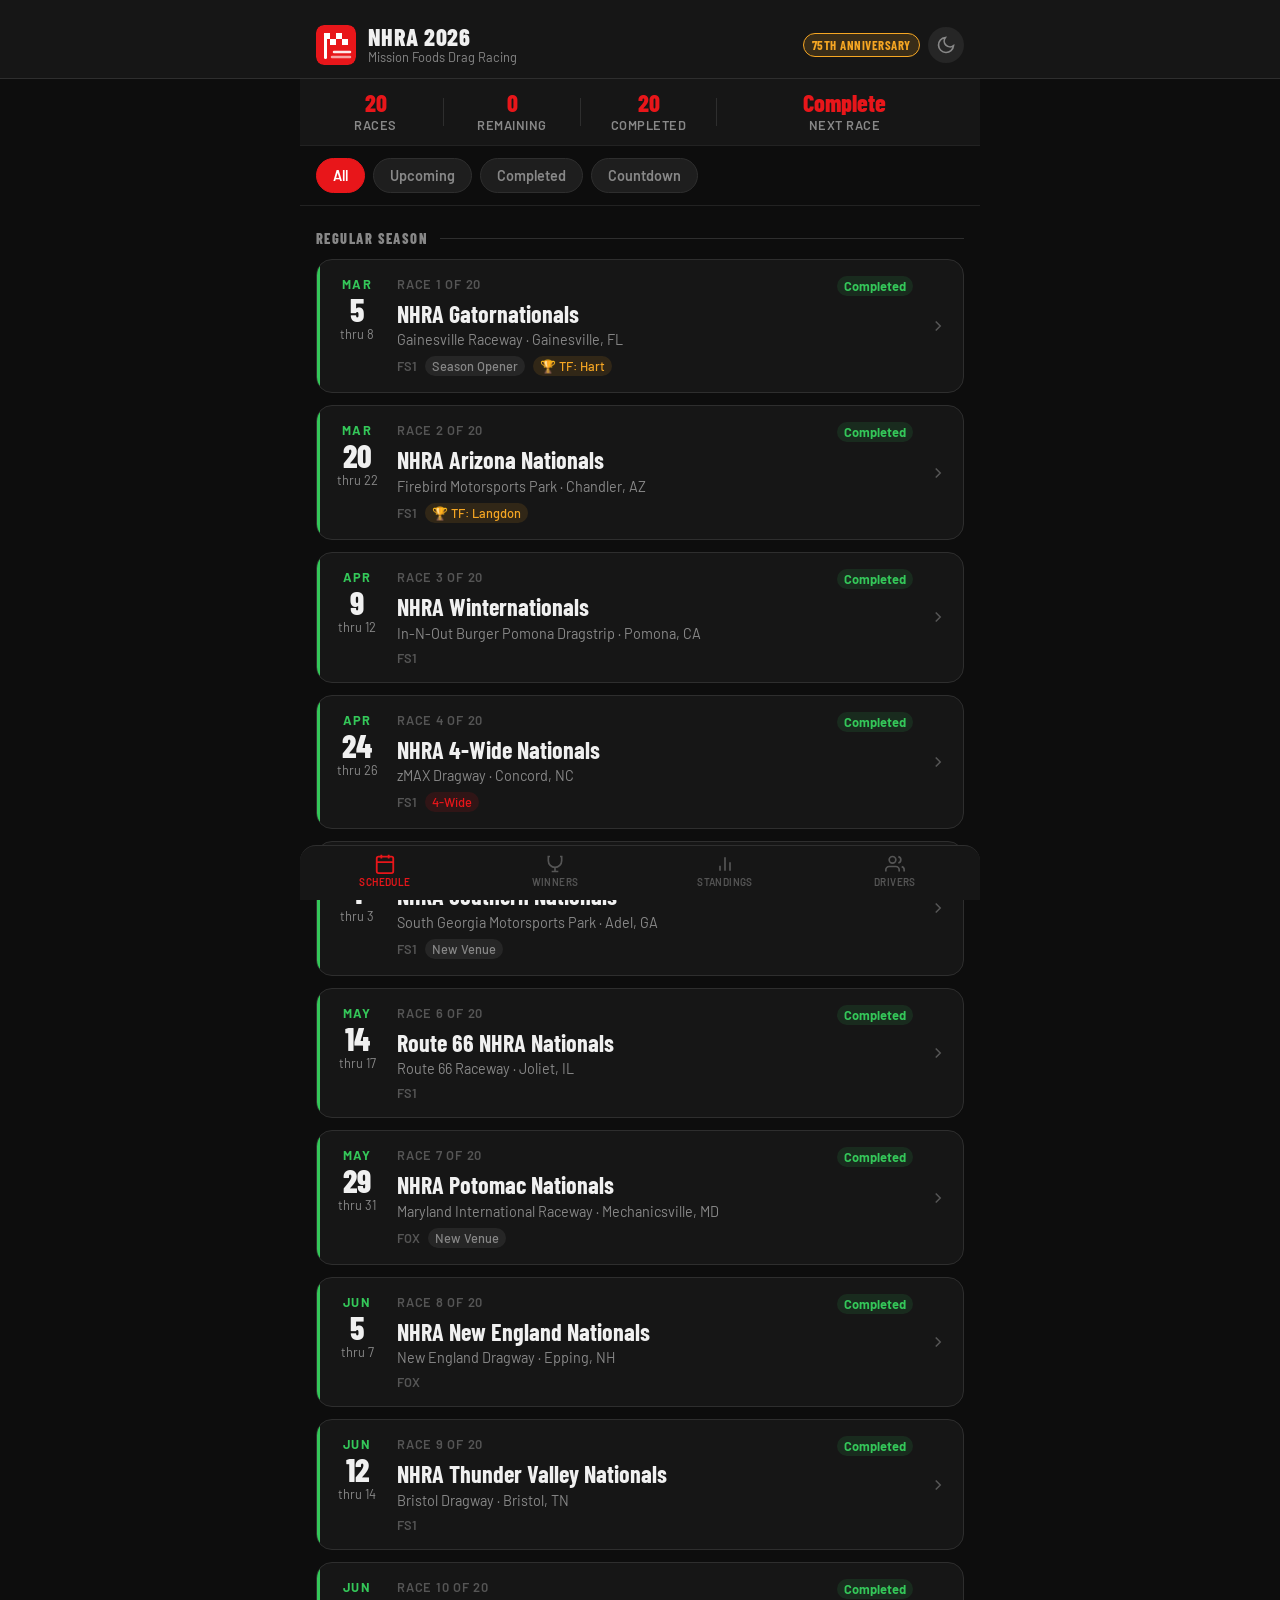
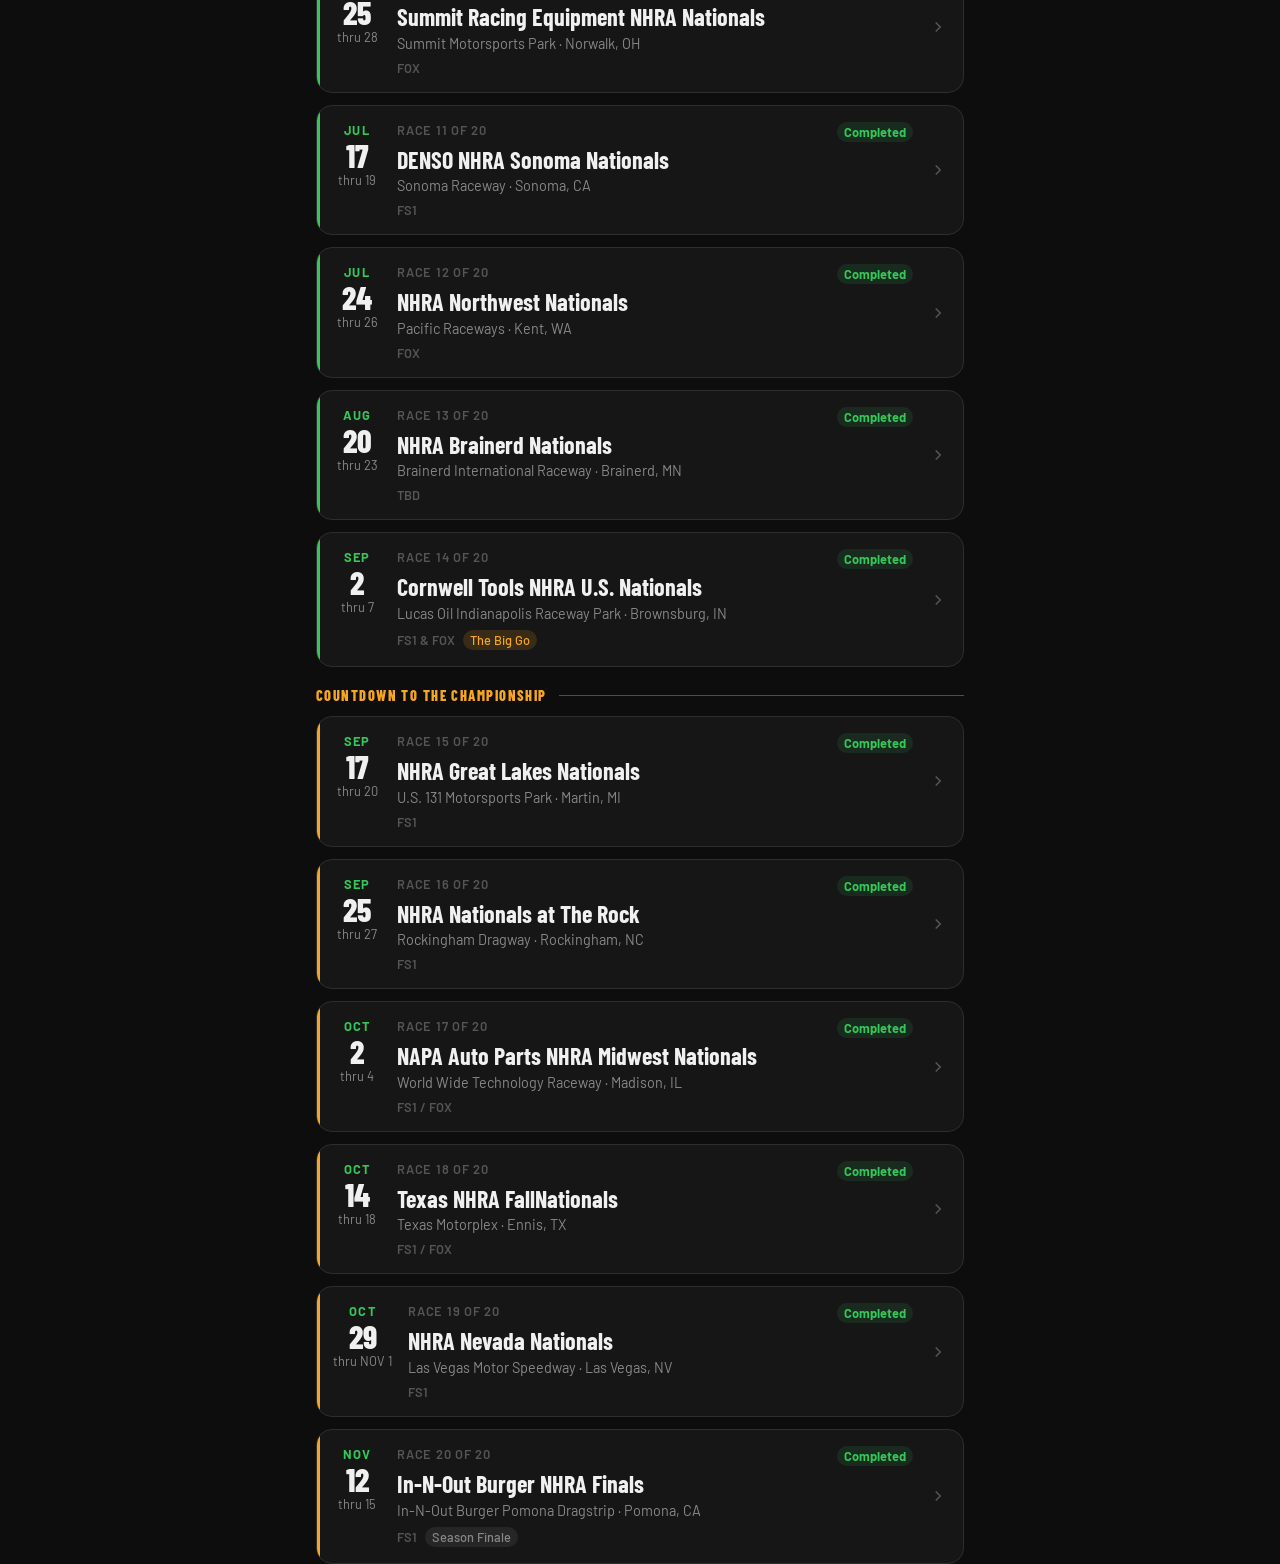
==== index.html @ 0453ccce "Accordion entry list, HD photos in modal + Drivers tab" ====
<!DOCTYPE html>
<html lang="en" data-theme="dark">
<head>
  <meta charset="UTF-8">
  <meta name="viewport" content="width=device-width, initial-scale=1.0, viewport-fit=cover">
  <meta name="mobile-web-app-capable" content="yes">
  <meta name="apple-mobile-web-app-capable" content="yes">
  <meta name="apple-mobile-web-app-status-bar-style" content="black-translucent">
  <meta name="apple-mobile-web-app-title" content="NHRA 2026">
  <meta name="theme-color" content="#0d0d0d">
  <meta name="description" content="2026 NHRA Mission Foods Drag Racing Series — Schedule, results, standings, entry lists.">
  <title>NHRA 2026</title>
  <link rel="manifest" href="manifest.json">
  <link rel="apple-touch-icon" href="icons/icon-192.png">
  <link rel="apple-touch-icon" sizes="180x180" href="icons/icon-180.png">
  <link rel="icon" type="image/svg+xml" href="icons/favicon.svg">
  <link rel="preconnect" href="https://fonts.googleapis.com">
  <link rel="preconnect" href="https://fonts.gstatic.com" crossorigin>
  <link href="https://fonts.googleapis.com/css2?family=Barlow+Condensed:wght@600;700;800&family=Barlow:wght@300;400;500;600&display=swap" rel="stylesheet">
  <link rel="stylesheet" href="style.css">
</head>
<body>

  <!-- HEADER -->
  <header class="site-header">
    <div class="header-inner">
      <div class="logo-wrap">
        <svg class="logo-icon" viewBox="0 0 40 40" fill="none" aria-hidden="true">
          <rect width="40" height="40" rx="8" fill="#E8161A"/>
          <rect x="8"  y="8"  width="6" height="6" fill="#fff"/>
          <rect x="14" y="8"  width="6" height="6" fill="#E8161A"/>
          <rect x="20" y="8"  width="6" height="6" fill="#fff"/>
          <rect x="26" y="8"  width="6" height="6" fill="#E8161A"/>
          <rect x="8"  y="14" width="6" height="6" fill="#E8161A"/>
          <rect x="14" y="14" width="6" height="6" fill="#fff"/>
          <rect x="20" y="14" width="6" height="6" fill="#E8161A"/>
          <rect x="26" y="14" width="6" height="6" fill="#fff"/>
          <rect x="8" y="8" width="3" height="26" rx="1.5" fill="#fff"/>
          <path d="M18 27 L34 27" stroke="#fff" stroke-width="2.5" stroke-linecap="round" opacity="0.9"/>
          <path d="M16 32 L34 32" stroke="#fff" stroke-width="2.5" stroke-linecap="round" opacity="0.6"/>
        </svg>
        <div>
          <div class="logo-title">NHRA 2026</div>
          <div class="logo-sub">Mission Foods Drag Racing</div>
        </div>
      </div>
      <div class="header-right">
        <span class="badge-anni">75th Anniversary</span>
        <button class="btn-icon" data-theme-toggle aria-label="Toggle theme">
          <svg id="theme-icon" width="20" height="20" viewBox="0 0 24 24" fill="none" stroke="currentColor" stroke-width="2">
            <path d="M21 12.79A9 9 0 1 1 11.21 3 7 7 0 0 0 21 12.79z"/>
          </svg>
        </button>
      </div>
    </div>
  </header>

  <!-- STATS BAR -->
  <div class="stats-bar">
    <div class="stat-item">
      <span class="stat-val">20</span>
      <span class="stat-lbl">Races</span>
    </div>
    <div class="stat-divider"></div>
    <div class="stat-item">
      <span class="stat-val" id="stat-remaining">—</span>
      <span class="stat-lbl">Remaining</span>
    </div>
    <div class="stat-divider"></div>
    <div class="stat-item">
      <span class="stat-val" id="stat-completed">—</span>
      <span class="stat-lbl">Completed</span>
    </div>
    <div class="stat-divider"></div>
    <div class="stat-item next-race-stat">
      <span class="stat-val" id="stat-next">—</span>
      <span class="stat-lbl">Next Race</span>
    </div>
  </div>

  <!-- ── COUNTDOWN TIMER ── -->
  <div class="countdown-bar" id="countdown-bar">
    <div class="countdown-inner">
      <div class="countdown-label" id="countdown-label">Next Race</div>
      <div class="countdown-race-name" id="countdown-race-name">—</div>
      <div class="countdown-units">
        <div class="countdown-unit">
          <span class="cdu-val" id="cd-days">--</span>
          <span class="cdu-label">Days</span>
        </div>
        <div class="cdu-sep">:</div>
        <div class="countdown-unit">
          <span class="cdu-val" id="cd-hours">--</span>
          <span class="cdu-label">Hrs</span>
        </div>
        <div class="cdu-sep">:</div>
        <div class="countdown-unit">
          <span class="cdu-val" id="cd-mins">--</span>
          <span class="cdu-label">Min</span>
        </div>
        <div class="cdu-sep">:</div>
        <div class="countdown-unit">
          <span class="cdu-val" id="cd-secs">--</span>
          <span class="cdu-label">Sec</span>
        </div>
      </div>
    </div>
  </div>

  <!-- ══ SCHEDULE VIEW ══ -->
  <div id="view-schedule" class="view active-view">
    <div class="filter-bar">
      <button class="filter-btn active" data-filter="all">All</button>
      <button class="filter-btn" data-filter="upcoming">Upcoming</button>
      <button class="filter-btn" data-filter="completed">Completed</button>
      <button class="filter-btn" data-filter="countdown">Countdown</button>
    </div>
    <main class="schedule-wrap" id="schedule-list" role="list"></main>
  </div>

  <!-- ══ WINNERS CIRCLE VIEW ══ -->
  <div id="view-winners" class="view" hidden>
    <div class="view-header">
      <h2 class="view-title">🏆 Winners Circle</h2>
      <p class="view-sub">2026 Season · Race-by-Race Results</p>
    </div>
    <div class="wc-wrap" id="winners-list"></div>
  </div>

  <!-- ══ STANDINGS VIEW ══ -->
  <div id="view-standings" class="view" hidden>
    <div class="view-header">
      <h2 class="view-title">Points Standings</h2>
      <p class="view-sub" id="standings-subtitle">After Race 2 of 20 · Arizona Nationals</p>
    </div>
    <div class="class-tabs">
      <button class="class-tab active" data-class="tf">Top Fuel</button>
      <button class="class-tab" data-class="fc">Funny Car</button>
      <button class="class-tab" data-class="ps">Pro Stock</button>
      <button class="class-tab" data-class="psm">Pro Stock Moto</button>
    </div>
    <div class="standings-wrap" id="standings-list"></div>
  </div>

  <!-- ══ ENTRY LIST VIEW ══ -->
  <div id="view-entries" class="view" hidden>
    <div class="view-header entry-header-row">
      <div>
        <h2 class="view-title">Drivers</h2>
        <p class="view-sub" id="entry-subtitle">2026 Pro Competitors</p>
      </div>
      <div class="refresh-wrap">
        <div class="refresh-status" id="refresh-status">
          <span class="refresh-dot" id="refresh-dot"></span>
          <span id="refresh-label">Live</span>
        </div>
        <button class="btn-refresh" id="btn-refresh" aria-label="Refresh entry list">
          <svg id="refresh-icon" width="16" height="16" viewBox="0 0 24 24" fill="none" stroke="currentColor" stroke-width="2.5">
            <path d="M23 4v6h-6"/><path d="M1 20v-6h6"/>
            <path d="M3.51 9a9 9 0 0 1 14.85-3.36L23 10M1 14l4.64 4.36A9 9 0 0 0 20.49 15"/>
          </svg>
        </button>
      </div>
    </div>
    <div class="entry-class-tabs">
      <button class="entry-tab active" data-eclass="tf">Top Fuel</button>
      <button class="entry-tab" data-eclass="fc">Funny Car</button>
      <button class="entry-tab" data-eclass="ps">Pro Stock</button>
      <button class="entry-tab" data-eclass="psm">Pro Stock Moto</button>
    </div>
    <div class="entry-wrap" id="entry-list"></div>
    <div class="data-note" id="entry-source-note">
      Data sourced from <a href="https://www.nhra.com/drivers" target="_blank" rel="noopener">NHRA.com</a> · Refreshes on open
    </div>
  </div>

  <!-- BOTTOM NAV -->
  <nav class="bottom-nav" role="navigation" aria-label="Main navigation">
    <button class="nav-btn active" data-view="schedule" aria-label="Schedule">
      <svg width="20" height="20" viewBox="0 0 24 24" fill="none" stroke="currentColor" stroke-width="2">
        <rect x="3" y="4" width="18" height="18" rx="2"/><path d="M16 2v4M8 2v4M3 10h18"/>
      </svg>
      <span>Schedule</span>
    </button>
    <button class="nav-btn" data-view="winners" aria-label="Winners">
      <svg width="20" height="20" viewBox="0 0 24 24" fill="none" stroke="currentColor" stroke-width="2">
        <path d="M8 21h8M12 17v4M6 3H4v5a8 8 0 0 0 16 0V3h-2"/>
      </svg>
      <span>Winners</span>
    </button>
    <button class="nav-btn" data-view="standings" aria-label="Standings">
      <svg width="20" height="20" viewBox="0 0 24 24" fill="none" stroke="currentColor" stroke-width="2">
        <path d="M18 20V10M12 20V4M6 20v-6"/>
      </svg>
      <span>Standings</span>
    </button>
    <button class="nav-btn" data-view="entries" aria-label="Drivers">
      <svg width="20" height="20" viewBox="0 0 24 24" fill="none" stroke="currentColor" stroke-width="2">
        <path d="M17 21v-2a4 4 0 0 0-4-4H5a4 4 0 0 0-4 4v2"/>
        <circle cx="9" cy="7" r="4"/>
        <path d="M23 21v-2a4 4 0 0 0-3-3.87M16 3.13a4 4 0 0 1 0 7.75"/>
      </svg>
      <span>Drivers</span>
    </button>
  </nav>

  <!-- INSTALL BANNER -->
  <div class="install-banner" id="install-banner" hidden>
    <div class="install-text">
      <strong>Add to Home Screen</strong>
      <span>Install the NHRA app for quick access</span>
    </div>
    <button class="install-btn" id="install-btn">Install</button>
    <button class="install-dismiss" id="install-dismiss" aria-label="Dismiss">✕</button>
  </div>

  <!-- RACE DETAIL MODAL -->
  <div class="modal-backdrop" id="modal-backdrop" hidden aria-hidden="true"></div>
  <div class="modal-sheet" id="modal-sheet" role="dialog" aria-modal="true" aria-labelledby="modal-title" hidden>
    <div class="modal-handle"></div>
    <div class="modal-scroll">
      <div class="modal-hero">
        <button class="modal-close" id="modal-close" aria-label="Close">
          <svg width="18" height="18" viewBox="0 0 24 24" fill="none" stroke="currentColor" stroke-width="2.5"><path d="M18 6 6 18M6 6l12 12"/></svg>
        </button>
        <div class="modal-event-num" id="modal-event-num"></div>
        <h2 class="modal-title" id="modal-title"></h2>
        <div class="modal-location" id="modal-location"></div>
        <div class="modal-meta-row">
          <span class="meta-chip dates-chip" id="modal-dates"></span>
          <span class="meta-chip tv-chip" id="modal-tv"></span>
        </div>
      </div>
      <div class="modal-body">
        <div class="section-block" id="modal-winners-section" hidden>
          <h3 class="section-label">🏆 Race Winners</h3>
          <div id="modal-winners-grid"></div>
        </div>
        <div class="section-block" id="modal-entry-section" hidden>
          <h3 class="section-label">Entry List <span class="tz-badge" id="modal-entry-badge"></span></h3>
          <div id="modal-entry-accordion"></div>
        </div>
        <div class="section-block">
          <h3 class="section-label">Pro Classes</h3>
          <div class="classes-row" id="modal-classes"></div>
        </div>
        <div class="section-block">
          <h3 class="section-label">Weekend Itinerary <span class="tz-badge">All times ET</span></h3>
          <div id="itinerary-content"></div>
        </div>
        <a class="btn-tickets" id="modal-tickets" href="https://www.nhra.com/schedule/2026" target="_blank" rel="noopener noreferrer">
          🎟 Buy Tickets at NHRA.com
        </a>
      </div>
    </div>
  </div>

  <script src="app.js"></script>
</body>
</html>
---- style.css ----
/* ─────────────────────────────────────────────
   NHRA 2026 — PWA Stylesheet
   Art direction: motorsport dark, red + white
   ───────────────────────────────────────────── */

/* ── TOKENS ── */
:root {
  --font-display: 'Barlow Condensed', 'Arial Narrow', sans-serif;
  --font-body:    'Barlow', 'Helvetica Neue', sans-serif;

  --text-xs:   clamp(0.7rem,  0.65rem + 0.25vw, 0.8rem);
  --text-sm:   clamp(0.8rem,  0.75rem + 0.3vw,  0.9rem);
  --text-base: clamp(0.9rem,  0.85rem + 0.3vw,  1rem);
  --text-lg:   clamp(1rem,    0.9rem  + 0.5vw,  1.2rem);
  --text-xl:   clamp(1.2rem,  1rem    + 0.8vw,  1.5rem);
  --text-2xl:  clamp(1.5rem,  1.2rem  + 1.2vw,  2rem);
  --text-3xl:  clamp(1.8rem,  1.4rem  + 1.8vw,  2.6rem);

  --space-1:  0.25rem;
  --space-2:  0.5rem;
  --space-3:  0.75rem;
  --space-4:  1rem;
  --space-5:  1.25rem;
  --space-6:  1.5rem;
  --space-8:  2rem;
  --space-10: 2.5rem;
  --space-12: 3rem;

  --radius-sm: 6px;
  --radius-md: 10px;
  --radius-lg: 16px;
  --radius-xl: 24px;
  --radius-full: 9999px;

  --transition: 180ms cubic-bezier(0.16, 1, 0.3, 1);
  --safe-top:    env(safe-area-inset-top, 0px);
  --safe-bottom: env(safe-area-inset-bottom, 0px);
}

/* ── DARK MODE (default) ── */
:root, [data-theme="dark"] {
  --bg:           #0d0d0d;
  --surface:      #161616;
  --surface-2:    #1e1e1e;
  --surface-3:    #262626;
  --border:       #2e2e2e;
  --divider:      #222;

  --text:         #f0f0f0;
  --text-muted:   #888;
  --text-faint:   #555;

  --accent:       #E8161A;
  --accent-hover: #c91215;
  --accent-dim:   rgba(232, 22, 26, 0.12);

  --gold:         #F5A623;
  --gold-dim:     rgba(245, 166, 35, 0.15);

  --green:        #34C759;
  --green-dim:    rgba(52, 199, 89, 0.12);

  --shadow-sm: 0 1px 3px rgba(0,0,0,0.4);
  --shadow-md: 0 4px 16px rgba(0,0,0,0.5);
  --shadow-lg: 0 12px 40px rgba(0,0,0,0.7);
}

/* ── LIGHT MODE ── */
[data-theme="light"] {
  --bg:           #f2f2f2;
  --surface:      #ffffff;
  --surface-2:    #f8f8f8;
  --surface-3:    #efefef;
  --border:       #e0e0e0;
  --divider:      #eaeaea;

  --text:         #111111;
  --text-muted:   #666666;
  --text-faint:   #aaaaaa;

  --accent:       #C8121A;
  --accent-hover: #a10d13;
  --accent-dim:   rgba(200, 18, 26, 0.08);

  --gold:         #D4890A;
  --gold-dim:     rgba(212, 137, 10, 0.1);

  --green:        #28A745;
  --green-dim:    rgba(40, 167, 69, 0.1);

  --shadow-sm: 0 1px 3px rgba(0,0,0,0.08);
  --shadow-md: 0 4px 16px rgba(0,0,0,0.1);
  --shadow-lg: 0 12px 40px rgba(0,0,0,0.14);
}

/* System preference fallback */
@media (prefers-color-scheme: dark) {
  :root:not([data-theme]) {
    --bg: #0d0d0d; --surface: #161616; --surface-2: #1e1e1e; --surface-3: #262626;
    --border: #2e2e2e; --divider: #222;
    --text: #f0f0f0; --text-muted: #888; --text-faint: #555;
    --accent: #E8161A; --accent-hover: #c91215; --accent-dim: rgba(232,22,26,0.12);
    --gold: #F5A623; --gold-dim: rgba(245,166,35,0.15);
    --green: #34C759; --green-dim: rgba(52,199,89,0.12);
    --shadow-sm: 0 1px 3px rgba(0,0,0,0.4); --shadow-md: 0 4px 16px rgba(0,0,0,0.5);
    --shadow-lg: 0 12px 40px rgba(0,0,0,0.7);
  }
}

/* ── RESET ── */
*, *::before, *::after { box-sizing: border-box; margin: 0; padding: 0; }
html {
  -webkit-text-size-adjust: none;
  text-size-adjust: none;
  scroll-behavior: smooth;
  -webkit-font-smoothing: antialiased;
  -moz-osx-font-smoothing: grayscale;
}
body {
  min-height: 100dvh;
  font-family: var(--font-body);
  font-size: var(--text-base);
  color: var(--text);
  background: var(--bg);
  overscroll-behavior-y: none;
}
img, svg { display: block; max-width: 100%; }
button { cursor: pointer; background: none; border: none; font: inherit; color: inherit; }
a { color: inherit; text-decoration: none; }

/* Focus ring */
:focus-visible {
  outline: 2px solid var(--accent);
  outline-offset: 3px;
  border-radius: var(--radius-sm);
}

/* ── HEADER ── */
.site-header {
  position: sticky;
  top: 0;
  z-index: 100;
  background: var(--surface);
  border-bottom: 1px solid var(--border);
  padding-top: max(var(--space-3), var(--safe-top));
}
.header-inner {
  display: flex;
  align-items: center;
  justify-content: space-between;
  padding: var(--space-3) var(--space-4) var(--space-3);
  max-width: 680px;
  margin: 0 auto;
  gap: var(--space-3);
}
.logo-wrap {
  display: flex;
  align-items: center;
  gap: var(--space-3);
}
.logo-icon {
  width: 40px;
  height: 40px;
  flex-shrink: 0;
  border-radius: 8px;
}
.logo-title {
  font-family: var(--font-display);
  font-size: var(--text-xl);
  font-weight: 800;
  color: var(--text);
  line-height: 1.1;
  letter-spacing: 0.02em;
}
.logo-sub {
  font-size: var(--text-xs);
  color: var(--text-muted);
  line-height: 1.2;
  font-weight: 400;
}
.header-right {
  display: flex;
  align-items: center;
  gap: var(--space-2);
  flex-shrink: 0;
}
.badge-anni {
  font-family: var(--font-display);
  font-size: var(--text-xs);
  font-weight: 700;
  letter-spacing: 0.04em;
  text-transform: uppercase;
  color: var(--gold);
  background: var(--gold-dim);
  padding: 3px 8px;
  border-radius: var(--radius-full);
  white-space: nowrap;
  border: 1px solid var(--gold);
}
.btn-icon {
  width: 36px;
  height: 36px;
  border-radius: var(--radius-full);
  display: flex;
  align-items: center;
  justify-content: center;
  color: var(--text-muted);
  background: var(--surface-3);
  transition: color var(--transition), background var(--transition);
  flex-shrink: 0;
}
.btn-icon:hover { color: var(--text); background: var(--border); }

/* ── STATS BAR ── */
.stats-bar {
  display: flex;
  align-items: center;
  justify-content: center;
  gap: 0;
  padding: var(--space-3) var(--space-4);
  background: var(--surface);
  border-bottom: 1px solid var(--divider);
}
.stat-item {
  display: flex;
  flex-direction: column;
  align-items: center;
  flex: 1;
  min-width: 0;
}
.next-race-stat {
  flex: 2;
}
.stat-val {
  font-family: var(--font-display);
  font-size: var(--text-xl);
  font-weight: 800;
  color: var(--accent);
  line-height: 1;
  white-space: nowrap;
  overflow: hidden;
  text-overflow: ellipsis;
  max-width: 100%;
  text-align: center;
}
.stat-lbl {
  font-size: var(--text-xs);
  color: var(--text-muted);
  margin-top: 2px;
  text-transform: uppercase;
  letter-spacing: 0.04em;
  font-weight: 600;
}
.stat-divider {
  width: 1px;
  height: 28px;
  background: var(--border);
  flex-shrink: 0;
  margin: 0 var(--space-2);
}

/* ── FILTER TABS ── */
.filter-bar {
  display: flex;
  gap: var(--space-2);
  padding: var(--space-3) var(--space-4);
  background: var(--bg);
  overflow-x: auto;
  -webkit-overflow-scrolling: touch;
  scrollbar-width: none;
  border-bottom: 1px solid var(--divider);
  position: sticky;
  top: 73px;
  z-index: 90;
}
.filter-bar::-webkit-scrollbar { display: none; }
.filter-btn {
  font-family: var(--font-body);
  font-size: var(--text-sm);
  font-weight: 600;
  padding: var(--space-2) var(--space-4);
  border-radius: var(--radius-full);
  background: var(--surface-2);
  color: var(--text-muted);
  border: 1px solid var(--border);
  white-space: nowrap;
  transition: background var(--transition), color var(--transition), border-color var(--transition);
}
.filter-btn.active {
  background: var(--accent);
  color: #fff;
  border-color: var(--accent);
}
.filter-btn:not(.active):hover {
  background: var(--surface-3);
  color: var(--text);
}

/* ── SCHEDULE LIST ── */
.schedule-wrap {
  max-width: 680px;
  margin: 0 auto;
  padding: var(--space-4);
  display: flex;
  flex-direction: column;
  gap: var(--space-3);
  padding-bottom: calc(var(--space-20) + var(--safe-bottom));
}

/* Section header for Regular / Countdown */
.phase-header {
  display: flex;
  align-items: center;
  gap: var(--space-3);
  margin-top: var(--space-2);
}
.phase-label {
  font-family: var(--font-display);
  font-size: var(--text-sm);
  font-weight: 800;
  text-transform: uppercase;
  letter-spacing: 0.1em;
  color: var(--text-muted);
  white-space: nowrap;
}
.phase-line {
  flex: 1;
  height: 1px;
  background: var(--border);
}
.phase-header.countdown .phase-label { color: var(--gold); }
.phase-header.countdown .phase-line  { background: var(--gold); opacity: 0.4; }

/* Race card */
.race-card {
  background: var(--surface);
  border: 1px solid var(--border);
  border-radius: var(--radius-lg);
  padding: var(--space-4);
  cursor: pointer;
  transition: background var(--transition), border-color var(--transition), transform var(--transition), box-shadow var(--transition);
  display: flex;
  gap: var(--space-4);
  align-items: flex-start;
  position: relative;
  overflow: hidden;
  -webkit-tap-highlight-color: transparent;
  user-select: none;
}
.race-card:hover, .race-card:focus-visible {
  background: var(--surface-2);
  border-color: var(--accent);
  box-shadow: var(--shadow-md);
}
.race-card:active { transform: scale(0.98); }

/* accent strip on left */
.race-card::before {
  content: '';
  position: absolute;
  left: 0; top: 0; bottom: 0;
  width: 3px;
  background: var(--border);
  transition: background var(--transition);
}
.race-card.upcoming::before   { background: var(--accent); }
.race-card.next-race::before  { background: var(--gold); }
.race-card.completed::before  { background: var(--green); }
.race-card.countdown-race::before { background: var(--gold); }

/* Date column */
.card-date-col {
  display: flex;
  flex-direction: column;
  align-items: center;
  min-width: 48px;
  flex-shrink: 0;
  text-align: center;
}
.card-month {
  font-size: var(--text-xs);
  font-weight: 700;
  text-transform: uppercase;
  letter-spacing: 0.08em;
  color: var(--accent);
}
.race-card.completed .card-month { color: var(--green); }
.race-card.next-race .card-month { color: var(--gold); }
.card-day {
  font-family: var(--font-display);
  font-size: var(--text-2xl);
  font-weight: 800;
  color: var(--text);
  line-height: 1;
  margin: 1px 0;
}
.card-day-end {
  font-size: var(--text-xs);
  color: var(--text-muted);
}

/* Card content */
.card-content {
  flex: 1;
  min-width: 0;
}
.card-top-row {
  display: flex;
  align-items: flex-start;
  justify-content: space-between;
  gap: var(--space-2);
  margin-bottom: var(--space-1);
}
.card-event-num {
  font-size: var(--text-xs);
  color: var(--text-faint);
  font-weight: 600;
  text-transform: uppercase;
  letter-spacing: 0.06em;
}
.card-status {
  font-size: var(--text-xs);
  font-weight: 700;
  padding: 2px 7px;
  border-radius: var(--radius-full);
  flex-shrink: 0;
}
.status-upcoming  { background: var(--accent-dim);  color: var(--accent); }
.status-next      { background: var(--gold-dim);     color: var(--gold); }
.status-completed { background: var(--green-dim);    color: var(--green); }
.status-countdown { background: var(--gold-dim);     color: var(--gold); }

.card-name {
  font-family: var(--font-display);
  font-size: var(--text-xl);
  font-weight: 700;
  line-height: 1.15;
  color: var(--text);
  margin-bottom: var(--space-1);
}
.card-venue {
  font-size: var(--text-sm);
  color: var(--text-muted);
  white-space: nowrap;
  overflow: hidden;
  text-overflow: ellipsis;
}
.card-footer-row {
  display: flex;
  align-items: center;
  gap: var(--space-2);
  margin-top: var(--space-2);
  flex-wrap: wrap;
}
.card-tv {
  font-size: var(--text-xs);
  color: var(--text-faint);
  font-weight: 600;
}
.card-tag {
  font-size: var(--text-xs);
  background: var(--surface-3);
  color: var(--text-muted);
  padding: 2px 7px;
  border-radius: var(--radius-full);
  font-weight: 500;
}
.tag-4wide  { background: var(--accent-dim); color: var(--accent); }
.tag-biggo  { background: var(--gold-dim);   color: var(--gold); }

/* Arrow */
.card-arrow {
  display: flex;
  align-items: center;
  align-self: center;
  color: var(--text-faint);
  flex-shrink: 0;
  transition: color var(--transition), transform var(--transition);
}
.race-card:hover .card-arrow { color: var(--accent); transform: translateX(2px); }

/* Next race highlight */
.race-card.next-race {
  border-color: var(--gold);
  background: var(--surface-2);
}
.next-race-banner {
  font-size: var(--text-xs);
  font-weight: 700;
  color: var(--gold);
  text-transform: uppercase;
  letter-spacing: 0.08em;
  margin-bottom: var(--space-2);
  display: flex;
  align-items: center;
  gap: var(--space-1);
}
.next-race-banner::before {
  content: '';
  width: 6px; height: 6px;
  border-radius: 50%;
  background: var(--gold);
  animation: pulse 1.4s ease infinite;
}
@keyframes pulse {
  0%, 100% { opacity: 1; transform: scale(1); }
  50% { opacity: 0.5; transform: scale(1.3); }
}

/* Empty state */
.empty-state {
  text-align: center;
  padding: var(--space-12) var(--space-4);
  color: var(--text-muted);
}
.empty-state svg { margin: 0 auto var(--space-4); opacity: 0.3; }
.empty-state p { font-size: var(--text-base); }

/* ── MODAL SHEET ── */
.modal-backdrop {
  position: fixed;
  inset: 0;
  background: rgba(0,0,0,0.7);
  z-index: 200;
  backdrop-filter: blur(4px);
  -webkit-backdrop-filter: blur(4px);
  opacity: 0;
  transition: opacity 0.25s ease;
}
.modal-backdrop.visible { opacity: 1; }

.modal-sheet {
  position: fixed;
  bottom: 0;
  left: 0;
  right: 0;
  z-index: 201;
  background: var(--surface);
  border-radius: var(--radius-xl) var(--radius-xl) 0 0;
  max-height: 90dvh;
  display: flex;
  flex-direction: column;
  transform: translateY(100%);
  transition: transform 0.3s cubic-bezier(0.16, 1, 0.3, 1);
  max-width: 680px;
  margin: 0 auto;
}
.modal-sheet.open { transform: translateY(0); }

.modal-handle {
  width: 36px;
  height: 4px;
  border-radius: var(--radius-full);
  background: var(--border);
  margin: var(--space-3) auto var(--space-2);
  flex-shrink: 0;
}
.modal-scroll {
  overflow-y: auto;
  -webkit-overflow-scrolling: touch;
  flex: 1;
  padding-bottom: calc(var(--space-8) + var(--safe-bottom));
}

/* Modal hero */
.modal-hero {
  padding: var(--space-4) var(--space-5) var(--space-5);
  position: relative;
  border-bottom: 1px solid var(--divider);
}
.modal-close {
  position: absolute;
  top: var(--space-3);
  right: var(--space-4);
  width: 32px;
  height: 32px;
  border-radius: var(--radius-full);
  background: var(--surface-3);
  color: var(--text-muted);
  display: flex;
  align-items: center;
  justify-content: center;
  transition: background var(--transition), color var(--transition);
}
.modal-close:hover { background: var(--border); color: var(--text); }

.modal-event-num {
  font-size: var(--text-xs);
  font-weight: 700;
  color: var(--text-faint);
  text-transform: uppercase;
  letter-spacing: 0.08em;
  margin-bottom: var(--space-1);
}
.modal-title {
  font-family: var(--font-display);
  font-size: var(--text-3xl);
  font-weight: 800;
  line-height: 1.05;
  color: var(--text);
  margin-bottom: var(--space-2);
}
.modal-location {
  font-size: var(--text-sm);
  color: var(--text-muted);
  margin-bottom: var(--space-3);
}
.modal-meta-row {
  display: flex;
  gap: var(--space-2);
  flex-wrap: wrap;
}
.meta-chip {
  font-size: var(--text-xs);
  font-weight: 600;
  padding: 4px 10px;
  border-radius: var(--radius-full);
}
.dates-chip {
  background: var(--accent-dim);
  color: var(--accent);
  border: 1px solid var(--accent);
}
.tv-chip {
  background: var(--surface-3);
  color: var(--text-muted);
  border: 1px solid var(--border);
}

/* Modal body */
.modal-body {
  padding: var(--space-4) var(--space-5);
  display: flex;
  flex-direction: column;
  gap: var(--space-5);
}
.section-block {}
.section-label {
  font-size: var(--text-xs);
  font-weight: 800;
  text-transform: uppercase;
  letter-spacing: 0.1em;
  color: var(--text-muted);
  margin-bottom: var(--space-3);
  display: flex;
  align-items: center;
  gap: var(--space-2);
}
.tz-badge {
  font-size: var(--text-xs);
  font-weight: 600;
  text-transform: uppercase;
  letter-spacing: 0.04em;
  background: var(--accent-dim);
  color: var(--accent);
  padding: 2px 7px;
  border-radius: var(--radius-full);
}

/* Classes pills */
.classes-row {
  display: flex;
  flex-wrap: wrap;
  gap: var(--space-2);
}
.class-pill {
  font-size: var(--text-xs);
  font-weight: 700;
  padding: 5px 12px;
  border-radius: var(--radius-full);
  background: var(--surface-3);
  border: 1px solid var(--border);
  color: var(--text-muted);
}
.class-pill.pro {
  background: var(--accent-dim);
  border-color: var(--accent);
  color: var(--accent);
}

/* Itinerary day block */
.itin-day {
  margin-bottom: var(--space-4);
}
.itin-day:last-child { margin-bottom: 0; }
.itin-day-label {
  font-family: var(--font-display);
  font-size: var(--text-lg);
  font-weight: 700;
  color: var(--text);
  padding-bottom: var(--space-2);
  border-bottom: 1px solid var(--divider);
  margin-bottom: var(--space-3);
}
.itin-row {
  display: flex;
  gap: var(--space-3);
  align-items: flex-start;
  padding: var(--space-2) 0;
  border-bottom: 1px solid var(--divider);
}
.itin-row:last-child { border-bottom: none; }
.itin-time {
  font-family: var(--font-display);
  font-size: var(--text-base);
  font-weight: 700;
  color: var(--accent);
  min-width: 72px;
  flex-shrink: 0;
}
.itin-event {
  font-size: var(--text-base);
  color: var(--text);
  line-height: 1.4;
}
.itin-event.muted { color: var(--text-muted); }
.itin-row.key-session .itin-event { font-weight: 600; }
.itin-row.key-session .itin-time { color: var(--gold); }

/* Tickets button */
.btn-tickets {
  display: flex;
  align-items: center;
  justify-content: center;
  gap: var(--space-2);
  background: var(--accent);
  color: #fff;
  font-family: var(--font-display);
  font-size: var(--text-lg);
  font-weight: 700;
  letter-spacing: 0.02em;
  padding: var(--space-4) var(--space-5);
  border-radius: var(--radius-lg);
  transition: background var(--transition), transform var(--transition);
  text-decoration: none;
  border: none;
  cursor: pointer;
}
.btn-tickets:hover { background: var(--accent-hover); }
.btn-tickets:active { transform: scale(0.98); }

/* ── INSTALL BANNER ── */
.install-banner {
  position: fixed;
  bottom: calc(var(--space-4) + var(--safe-bottom));
  left: var(--space-4);
  right: var(--space-4);
  background: var(--surface-2);
  border: 1px solid var(--border);
  border-radius: var(--radius-lg);
  padding: var(--space-4);
  display: flex;
  align-items: center;
  gap: var(--space-3);
  box-shadow: var(--shadow-lg);
  z-index: 150;
  max-width: 480px;
  margin: 0 auto;
}
.install-text {
  flex: 1;
  min-width: 0;
  display: flex;
  flex-direction: column;
  gap: 2px;
}
.install-text strong {
  font-size: var(--text-base);
  font-weight: 700;
  color: var(--text);
}
.install-text span {
  font-size: var(--text-xs);
  color: var(--text-muted);
}
.install-btn {
  background: var(--accent);
  color: #fff;
  font-weight: 700;
  font-size: var(--text-sm);
  padding: var(--space-2) var(--space-4);
  border-radius: var(--radius-md);
  flex-shrink: 0;
}
.install-dismiss {
  color: var(--text-faint);
  font-size: 14px;
  padding: var(--space-1);
  flex-shrink: 0;
}

/* ── TRANSITIONS & UTILITIES ── */
[hidden] { display: none !important; }
a, button, [role="button"] {
  transition: color var(--transition), background var(--transition),
              border-color var(--transition), box-shadow var(--transition);
}
@media (prefers-reduced-motion: reduce) {
  *, *::before, *::after {
    animation-duration: 0.01ms !important;
    transition-duration: 0.01ms !important;
  }
}

/* Desktop: center and constrain */
@media (min-width: 680px) {
  .filter-bar { max-width: 680px; margin: 0 auto; }
  .stats-bar { max-width: 680px; margin: 0 auto; }
  .modal-sheet { left: 50%; right: auto; transform: translateX(-50%) translateY(100%); width: 100%; }
  .modal-sheet.open { transform: translateX(-50%) translateY(0); }
}

/* ── BOTTOM NAV ── */
.bottom-nav {
  position: fixed;
  bottom: 0;
  left: 0;
  right: 0;
  z-index: 100;
  background: var(--surface);
  border-top: 1px solid var(--border);
  display: flex;
  padding-bottom: var(--safe-bottom);
  max-width: 680px;
  margin: 0 auto;
}
.nav-btn {
  flex: 1;
  display: flex;
  flex-direction: column;
  align-items: center;
  gap: 3px;
  padding: var(--space-2) var(--space-2) var(--space-3);
  color: var(--text-faint);
  font-size: 10px;
  font-weight: 600;
  text-transform: uppercase;
  letter-spacing: 0.05em;
  transition: color var(--transition);
  -webkit-tap-highlight-color: transparent;
}
.nav-btn.active { color: var(--accent); }
.nav-btn:not(.active):hover { color: var(--text-muted); }
.nav-btn svg { transition: transform var(--transition); }
.nav-btn.active svg { transform: scale(1.1); }

/* ── VIEW CONTAINER ── */
.view { display: none; }
.view.active-view { display: block; }

/* Adjust schedule bottom padding for nav */
.schedule-wrap {
  padding-bottom: calc(var(--space-20) + var(--safe-bottom)) !important;
}

/* ── WINNERS CIRCLE ── */
.wc-header, .standings-header {
  padding: var(--space-5) var(--space-5) var(--space-3);
  max-width: 680px;
  margin: 0 auto;
}
.wc-title {
  font-family: var(--font-display);
  font-size: var(--text-2xl);
  font-weight: 800;
  color: var(--text);
  line-height: 1;
}
.wc-sub {
  font-size: var(--text-sm);
  color: var(--text-muted);
  margin-top: var(--space-1);
}
.wc-wrap {
  max-width: 680px;
  margin: 0 auto;
  padding: 0 var(--space-4) calc(var(--space-20) + var(--safe-bottom));
  display: flex;
  flex-direction: column;
  gap: var(--space-4);
}

/* Winner race card */
.wc-card {
  background: var(--surface);
  border: 1px solid var(--border);
  border-radius: var(--radius-lg);
  overflow: hidden;
}
.wc-card-header {
  background: var(--surface-2);
  padding: var(--space-3) var(--space-4);
  display: flex;
  align-items: center;
  justify-content: space-between;
  border-bottom: 1px solid var(--divider);
  gap: var(--space-3);
}
.wc-race-info { min-width: 0; flex: 1; }
.wc-race-num {
  font-size: var(--text-xs);
  color: var(--text-faint);
  font-weight: 700;
  text-transform: uppercase;
  letter-spacing: 0.06em;
  margin-bottom: 2px;
}
.wc-race-name {
  font-family: var(--font-display);
  font-size: var(--text-lg);
  font-weight: 700;
  color: var(--text);
  white-space: nowrap;
  overflow: hidden;
  text-overflow: ellipsis;
}
.wc-race-venue {
  font-size: var(--text-xs);
  color: var(--text-muted);
}
.wc-race-date {
  font-family: var(--font-display);
  font-size: var(--text-base);
  font-weight: 700;
  color: var(--accent);
  white-space: nowrap;
  flex-shrink: 0;
  text-align: right;
}
.wc-trophy {
  font-size: 1.4rem;
  flex-shrink: 0;
}

/* Winner rows */
.wc-winners-grid {
  padding: var(--space-2) 0;
}
.wc-winner-row {
  display: flex;
  align-items: center;
  gap: var(--space-3);
  padding: var(--space-3) var(--space-4);
  border-bottom: 1px solid var(--divider);
}
.wc-winner-row:last-child { border-bottom: none; }
.wc-class-pill {
  font-size: var(--text-xs);
  font-weight: 800;
  text-transform: uppercase;
  letter-spacing: 0.06em;
  padding: 4px 10px;
  border-radius: var(--radius-full);
  min-width: 90px;
  text-align: center;
  flex-shrink: 0;
}
.pill-tf  { background: rgba(232,22,26,0.15);  color: #E8161A; border: 1px solid rgba(232,22,26,0.4); }
.pill-fc  { background: rgba(245,166,35,0.15); color: var(--gold); border: 1px solid rgba(245,166,35,0.4); }
.pill-ps  { background: rgba(52,199,89,0.12);  color: var(--green); border: 1px solid rgba(52,199,89,0.4); }
.pill-psm { background: rgba(85,145,199,0.15); color: #5591c7; border: 1px solid rgba(85,145,199,0.4); }
.pill-pm  { background: rgba(168,111,223,0.15); color: #a86fdf; border: 1px solid rgba(168,111,223,0.4); }

.wc-winner-name {
  font-family: var(--font-display);
  font-size: var(--text-lg);
  font-weight: 700;
  color: var(--text);
  flex: 1;
  min-width: 0;
}
.wc-winner-et {
  font-size: var(--text-xs);
  color: var(--text-muted);
  font-weight: 600;
  text-align: right;
  flex-shrink: 0;
}
.wc-winner-et span {
  display: block;
  font-family: var(--font-display);
  font-size: var(--text-base);
  font-weight: 700;
  color: var(--accent);
}

/* Upcoming placeholder */
.wc-pending {
  padding: var(--space-5) var(--space-4);
  display: flex;
  align-items: center;
  gap: var(--space-3);
  color: var(--text-faint);
  font-size: var(--text-sm);
  font-style: italic;
}

/* ── POINTS STANDINGS ── */
.class-tabs {
  display: flex;
  gap: var(--space-2);
  padding: 0 var(--space-4) var(--space-3);
  overflow-x: auto;
  scrollbar-width: none;
  -webkit-overflow-scrolling: touch;
  max-width: 680px;
  margin: 0 auto;
}
.class-tabs::-webkit-scrollbar { display: none; }
.class-tab {
  font-size: var(--text-sm);
  font-weight: 700;
  padding: var(--space-2) var(--space-4);
  border-radius: var(--radius-full);
  background: var(--surface-2);
  color: var(--text-muted);
  border: 1px solid var(--border);
  white-space: nowrap;
  transition: background var(--transition), color var(--transition), border-color var(--transition);
  -webkit-tap-highlight-color: transparent;
}
.class-tab.active {
  background: var(--accent);
  color: #fff;
  border-color: var(--accent);
}

.standings-wrap {
  max-width: 680px;
  margin: 0 auto;
  padding: 0 var(--space-4) calc(var(--space-20) + var(--safe-bottom));
}

/* Leader card */
.standings-leader {
  background: linear-gradient(135deg, var(--accent) 0%, color-mix(in srgb, var(--accent) 60%, #000) 100%);
  border-radius: var(--radius-lg);
  padding: var(--space-5);
  margin-bottom: var(--space-4);
  position: relative;
  overflow: hidden;
}
.standings-leader::before {
  content: '🏆';
  position: absolute;
  right: var(--space-4);
  top: 50%;
  transform: translateY(-50%);
  font-size: 3rem;
  opacity: 0.2;
}
.leader-pos {
  font-size: var(--text-xs);
  font-weight: 800;
  text-transform: uppercase;
  letter-spacing: 0.1em;
  color: rgba(255,255,255,0.7);
  margin-bottom: var(--space-1);
}
.leader-name {
  font-family: var(--font-display);
  font-size: var(--text-3xl);
  font-weight: 800;
  color: #fff;
  line-height: 1;
  margin-bottom: var(--space-2);
}
.leader-pts {
  font-family: var(--font-display);
  font-size: var(--text-xl);
  font-weight: 700;
  color: rgba(255,255,255,0.9);
}
.leader-pts span {
  font-size: var(--text-sm);
  font-weight: 500;
  margin-left: 4px;
  opacity: 0.7;
}

/* Standing rows */
.standing-row {
  display: flex;
  align-items: center;
  gap: var(--space-3);
  padding: var(--space-3) var(--space-4);
  background: var(--surface);
  border: 1px solid var(--border);
  border-radius: var(--radius-md);
  margin-bottom: var(--space-2);
  transition: background var(--transition), border-color var(--transition);
}
.standing-row:hover { background: var(--surface-2); border-color: var(--accent); }

.standing-pos {
  font-family: var(--font-display);
  font-size: var(--text-lg);
  font-weight: 800;
  color: var(--text-faint);
  min-width: 28px;
  text-align: center;
  flex-shrink: 0;
}
.standing-pos.top3 { color: var(--gold); }

.standing-bar-wrap { flex: 1; min-width: 0; }
.standing-name {
  font-family: var(--font-display);
  font-size: var(--text-base);
  font-weight: 700;
  color: var(--text);
  margin-bottom: 5px;
  white-space: nowrap;
  overflow: hidden;
  text-overflow: ellipsis;
}
.standing-bar-track {
  height: 5px;
  background: var(--surface-3);
  border-radius: var(--radius-full);
  overflow: hidden;
}
.standing-bar-fill {
  height: 100%;
  border-radius: var(--radius-full);
  background: var(--accent);
  transition: width 0.6s cubic-bezier(0.16, 1, 0.3, 1);
}

.standing-pts-col {
  text-align: right;
  flex-shrink: 0;
}
.standing-pts {
  font-family: var(--font-display);
  font-size: var(--text-lg);
  font-weight: 800;
  color: var(--text);
  line-height: 1;
}
.standing-behind {
  font-size: var(--text-xs);
  color: var(--text-faint);
  font-weight: 600;
}

/* Modal winners grid */
.modal-winners-grid {
  display: flex;
  flex-direction: column;
  gap: var(--space-2);
}
.modal-winner-row {
  display: flex;
  align-items: center;
  gap: var(--space-3);
  padding: var(--space-3);
  background: var(--surface-2);
  border-radius: var(--radius-md);
  border: 1px solid var(--border);
}
.modal-winner-class {
  font-size: var(--text-xs);
  font-weight: 800;
  text-transform: uppercase;
  letter-spacing: 0.06em;
  padding: 3px 8px;
  border-radius: var(--radius-full);
  min-width: 80px;
  text-align: center;
  flex-shrink: 0;
}
.modal-winner-name {
  font-family: var(--font-display);
  font-size: var(--text-lg);
  font-weight: 700;
  color: var(--text);
  flex: 1;
}
.modal-winner-et {
  font-size: var(--text-xs);
  color: var(--text-muted);
  text-align: right;
  flex-shrink: 0;
  line-height: 1.4;
}
.modal-winner-et strong {
  display: block;
  font-family: var(--font-display);
  font-size: var(--text-base);
  color: var(--accent);
  font-weight: 700;
}

/* Data source note */
.data-note {
  text-align: center;
  font-size: var(--text-xs);
  color: var(--text-faint);
  padding: var(--space-3) var(--space-4);
  max-width: 680px;
  margin: 0 auto;
}
.data-note a { color: var(--text-faint); text-decoration: underline; }

/* Fix filter-bar sticky with bottom nav */
.filter-bar {
  position: sticky;
  top: 73px;
  z-index: 90;
  background: var(--bg);
}

/* ═══════════════════════════════════════════════════════
   WINNERS CIRCLE, STANDINGS, ENTRIES, NAV — v2
   ═══════════════════════════════════════════════════════ */

/* ── BOTTOM NAV (4 tabs) ── */
.bottom-nav {
  position: fixed;
  bottom: 0; left: 0; right: 0;
  z-index: 100;
  background: var(--surface);
  border-top: 1px solid var(--border);
  display: flex;
  padding-bottom: var(--safe-bottom);
}
/* Center nav on wide screens */
@media (min-width: 680px) {
  .bottom-nav { max-width: 680px; margin: 0 auto; left: 50%; right: auto;
    transform: translateX(-50%); width: 100%; border-radius: var(--radius-lg) var(--radius-lg) 0 0; }
}
.nav-btn {
  flex: 1;
  display: flex;
  flex-direction: column;
  align-items: center;
  gap: 2px;
  padding: var(--space-2) var(--space-1) var(--space-3);
  color: var(--text-faint);
  font-size: 10px;
  font-weight: 600;
  text-transform: uppercase;
  letter-spacing: 0.04em;
  transition: color var(--transition);
  -webkit-tap-highlight-color: transparent;
}
.nav-btn.active { color: var(--accent); }
.nav-btn:not(.active):hover { color: var(--text-muted); }

/* ── VIEWS ── */
.view { display: none; }
.view.active-view { display: block; }

/* ── SHARED VIEW HEADER ── */
.view-header {
  padding: var(--space-5) var(--space-5) var(--space-2);
  max-width: 680px;
  margin: 0 auto;
}
.entry-header-row {
  display: flex;
  align-items: center;
  justify-content: space-between;
  gap: var(--space-3);
}
.view-title {
  font-family: var(--font-display);
  font-size: var(--text-2xl);
  font-weight: 800;
  color: var(--text);
  line-height: 1.1;
}
.view-sub {
  font-size: var(--text-sm);
  color: var(--text-muted);
  margin-top: 2px;
}

/* ── REFRESH STATUS ── */
.refresh-wrap {
  display: flex;
  align-items: center;
  gap: var(--space-2);
  flex-shrink: 0;
}
.refresh-status {
  display: flex;
  align-items: center;
  gap: 5px;
  font-size: var(--text-xs);
  color: var(--text-muted);
  font-weight: 600;
}
.refresh-dot {
  width: 7px; height: 7px;
  border-radius: 50%;
  background: var(--text-faint);
  flex-shrink: 0;
}
.refresh-dot.fresh   { background: var(--green); box-shadow: 0 0 6px var(--green); }
.refresh-dot.fetching { background: var(--gold); animation: pulse 1s ease infinite; }
.refresh-dot.stale   { background: var(--text-faint); }
.btn-refresh {
  width: 32px; height: 32px;
  border-radius: var(--radius-full);
  background: var(--surface-3);
  border: 1px solid var(--border);
  display: flex; align-items: center; justify-content: center;
  color: var(--text-muted);
  transition: color var(--transition), background var(--transition);
}
.btn-refresh:hover { color: var(--accent); background: var(--accent-dim); }
@keyframes spin { to { transform: rotate(360deg); } }
.spinning { animation: spin 0.8s linear infinite; }

/* ── WINNERS CIRCLE ── */
.wc-wrap {
  max-width: 680px;
  margin: 0 auto;
  padding: 0 var(--space-4) calc(var(--space-20) + var(--safe-bottom));
  display: flex; flex-direction: column; gap: var(--space-3);
}
.wc-card {
  background: var(--surface);
  border: 1px solid var(--border);
  border-radius: var(--radius-lg);
  overflow: hidden;
}
.wc-card-header {
  background: var(--surface-2);
  padding: var(--space-3) var(--space-4);
  display: flex; align-items: flex-start; justify-content: space-between;
  gap: var(--space-3);
  border-bottom: 1px solid var(--divider);
}
.wc-race-num {
  font-size: var(--text-xs); font-weight: 700;
  color: var(--text-faint); text-transform: uppercase;
  letter-spacing: 0.06em; margin-bottom: 2px;
}
.wc-race-name {
  font-family: var(--font-display); font-size: var(--text-lg);
  font-weight: 700; color: var(--text);
  white-space: nowrap; overflow: hidden; text-overflow: ellipsis;
}
.wc-race-venue { font-size: var(--text-xs); color: var(--text-muted); }
.wc-race-info { min-width: 0; flex: 1; }
.wc-race-date {
  font-family: var(--font-display); font-size: var(--text-base);
  font-weight: 800; color: var(--accent); white-space: nowrap; text-align: right;
}
.wc-winners-grid { padding: var(--space-1) 0; }
.wc-winner-row {
  display: flex; align-items: center; gap: var(--space-3);
  padding: var(--space-3) var(--space-4);
  border-bottom: 1px solid var(--divider);
}
.wc-winner-row:last-child { border-bottom: none; }
.wc-class-pill {
  font-size: var(--text-xs); font-weight: 800;
  text-transform: uppercase; letter-spacing: 0.06em;
  padding: 4px 10px; border-radius: var(--radius-full);
  min-width: 88px; text-align: center; flex-shrink: 0;
}
.pill-tf  { background: rgba(232,22,26,0.15);  color: #E8161A; border: 1px solid rgba(232,22,26,0.35); }
.pill-fc  { background: rgba(245,166,35,0.15); color: var(--gold);  border: 1px solid rgba(245,166,35,0.35); }
.pill-ps  { background: rgba(52,199,89,0.12);  color: var(--green); border: 1px solid rgba(52,199,89,0.35); }
.pill-psm { background: rgba(85,145,199,0.15); color: #5591c7; border: 1px solid rgba(85,145,199,0.35); }
.pill-pm  { background: rgba(168,111,223,0.15);color: #a86fdf; border: 1px solid rgba(168,111,223,0.35); }
.wc-winner-name {
  font-family: var(--font-display); font-size: var(--text-lg);
  font-weight: 700; color: var(--text); flex: 1; min-width: 0;
}
.wc-winner-et {
  font-size: var(--text-xs); color: var(--text-muted);
  font-weight: 600; text-align: right; flex-shrink: 0; line-height: 1.5;
}
.wc-winner-et span {
  display: block; font-family: var(--font-display);
  font-size: var(--text-base); font-weight: 700; color: var(--accent);
}
.wc-pending {
  display: flex; align-items: center; gap: var(--space-2);
  padding: var(--space-4) var(--space-4);
  color: var(--text-faint); font-size: var(--text-sm); font-style: italic;
}
/* Winner badge on schedule cards */
.winner-tag { background: rgba(245,166,35,0.12) !important; color: var(--gold) !important; }

/* ── STANDINGS ── */
.class-tabs {
  display: flex; gap: var(--space-2);
  padding: 0 var(--space-4) var(--space-3);
  overflow-x: auto; scrollbar-width: none;
  -webkit-overflow-scrolling: touch;
  max-width: 680px; margin: 0 auto;
}
.class-tabs::-webkit-scrollbar { display: none; }
.class-tab {
  font-size: var(--text-sm); font-weight: 700;
  padding: var(--space-2) var(--space-4);
  border-radius: var(--radius-full);
  background: var(--surface-2); color: var(--text-muted);
  border: 1px solid var(--border); white-space: nowrap;
  transition: background var(--transition), color var(--transition), border-color var(--transition);
  -webkit-tap-highlight-color: transparent;
}
.class-tab.active { background: var(--accent); color: #fff; border-color: var(--accent); }
.standings-wrap {
  max-width: 680px; margin: 0 auto;
  padding: 0 var(--space-4) calc(var(--space-20) + var(--safe-bottom));
}
.standings-leader {
  background: linear-gradient(135deg, var(--accent) 0%, #900c10 100%);
  border-radius: var(--radius-lg);
  padding: var(--space-5); margin-bottom: var(--space-4);
  position: relative; overflow: hidden;
}
.standings-leader::after {
  content: '🏆'; position: absolute;
  right: var(--space-4); top: 50%; transform: translateY(-50%);
  font-size: 3.5rem; opacity: 0.18; pointer-events: none;
}
.leader-pos {
  font-size: var(--text-xs); font-weight: 800;
  text-transform: uppercase; letter-spacing: 0.1em;
  color: rgba(255,255,255,0.65); margin-bottom: var(--space-1);
}
.leader-name {
  font-family: var(--font-display); font-size: var(--text-3xl);
  font-weight: 800; color: #fff; line-height: 1; margin-bottom: var(--space-2);
}
.leader-pts {
  font-family: var(--font-display); font-size: var(--text-xl);
  font-weight: 700; color: rgba(255,255,255,0.9);
}
.leader-pts span { font-size: var(--text-sm); font-weight: 500; margin-left: 4px; opacity: 0.7; }
.standing-row {
  display: flex; align-items: center; gap: var(--space-3);
  padding: var(--space-3) var(--space-4);
  background: var(--surface); border: 1px solid var(--border);
  border-radius: var(--radius-md); margin-bottom: var(--space-2);
  transition: background var(--transition), border-color var(--transition);
}
.standing-row:hover { background: var(--surface-2); border-color: var(--accent); }
.standing-pos {
  font-family: var(--font-display); font-size: var(--text-lg);
  font-weight: 800; color: var(--text-faint);
  min-width: 26px; text-align: center; flex-shrink: 0;
}
.standing-pos.top3 { color: var(--gold); }
.standing-bar-wrap { flex: 1; min-width: 0; }
.standing-name {
  font-family: var(--font-display); font-size: var(--text-base);
  font-weight: 700; color: var(--text); margin-bottom: 5px;
  white-space: nowrap; overflow: hidden; text-overflow: ellipsis;
}
.standing-bar-track { height: 5px; background: var(--surface-3); border-radius: var(--radius-full); overflow: hidden; }
.standing-bar-fill { height: 100%; border-radius: var(--radius-full); background: var(--accent); transition: width 0.6s cubic-bezier(0.16,1,0.3,1); }
.standing-pts-col { text-align: right; flex-shrink: 0; }
.standing-pts { font-family: var(--font-display); font-size: var(--text-lg); font-weight: 800; color: var(--text); line-height: 1; }
.standing-behind { font-size: var(--text-xs); color: var(--text-faint); font-weight: 600; }

/* ── ENTRY LIST ── */
.entry-class-tabs {
  display: flex; gap: var(--space-2);
  padding: 0 var(--space-4) var(--space-3);
  overflow-x: auto; scrollbar-width: none;
  -webkit-overflow-scrolling: touch;
  max-width: 680px; margin: 0 auto;
}
.entry-class-tabs::-webkit-scrollbar { display: none; }
.entry-tab {
  font-size: var(--text-sm); font-weight: 700;
  padding: var(--space-2) var(--space-4);
  border-radius: var(--radius-full);
  background: var(--surface-2); color: var(--text-muted);
  border: 1px solid var(--border); white-space: nowrap;
  transition: background var(--transition), color var(--transition), border-color var(--transition);
  -webkit-tap-highlight-color: transparent;
}
.entry-tab.active { background: var(--accent); color: #fff; border-color: var(--accent); }
.entry-wrap {
  max-width: 680px; margin: 0 auto;
  padding: 0 var(--space-4) var(--space-4);
  display: flex; flex-direction: column; gap: var(--space-2);
}
.entry-row {
  display: flex; align-items: center; gap: var(--space-4);
  background: var(--surface); border: 1px solid var(--border);
  border-radius: var(--radius-md); padding: var(--space-3) var(--space-4);
  transition: background var(--transition), border-color var(--transition);
}
.entry-row:hover { background: var(--surface-2); }
.entry-row.entry-new { border-color: var(--green); }
.entry-num {
  font-family: var(--font-display); font-size: var(--text-2xl);
  font-weight: 800; color: var(--accent); min-width: 48px;
  text-align: center; flex-shrink: 0; line-height: 1;
}
.entry-info { flex: 1; min-width: 0; }
.entry-name {
  font-family: var(--font-display); font-size: var(--text-lg);
  font-weight: 700; color: var(--text); line-height: 1.2;
  display: flex; align-items: center; gap: var(--space-2); flex-wrap: wrap;
}
.new-badge {
  font-size: var(--text-xs); font-weight: 800;
  text-transform: uppercase; letter-spacing: 0.06em;
  background: var(--green); color: #fff;
  padding: 2px 6px; border-radius: var(--radius-full);
  flex-shrink: 0;
}
.entry-team {
  font-size: var(--text-sm); color: var(--text-muted);
  font-weight: 600; margin-top: 1px;
}
.entry-sponsor {
  font-size: var(--text-xs); color: var(--text-faint);
  margin-top: 1px; white-space: nowrap; overflow: hidden; text-overflow: ellipsis;
}

/* ── SHARED DATA NOTE ── */
.data-note {
  text-align: center; font-size: var(--text-xs); color: var(--text-faint);
  padding: var(--space-3) var(--space-4) calc(var(--space-20) + var(--safe-bottom));
  max-width: 680px; margin: 0 auto;
}
.data-note a { color: var(--text-faint); text-decoration: underline; }

/* ── MODAL WINNERS ── */
.modal-winner-row {
  display: flex; align-items: center; gap: var(--space-3);
  padding: var(--space-3); background: var(--surface-2);
  border-radius: var(--radius-md); border: 1px solid var(--border);
  margin-bottom: var(--space-2);
}
.modal-winner-name {
  font-family: var(--font-display); font-size: var(--text-lg);
  font-weight: 700; color: var(--text); flex: 1;
}
.modal-winner-et {
  font-size: var(--text-xs); color: var(--text-muted);
  text-align: right; flex-shrink: 0; line-height: 1.5;
}
.modal-winner-et strong {
  display: block; font-family: var(--font-display);
  font-size: var(--text-base); color: var(--accent); font-weight: 700;
}

/* ── SCHEDULE bottom pad for 4-tab nav ── */
.schedule-wrap { padding-bottom: calc(var(--space-20) + var(--safe-bottom)) !important; }

/* ── EMPTY STATE ── */
.empty-state {
  text-align: center; padding: var(--space-12) var(--space-4);
  color: var(--text-muted);
}
.empty-state svg { margin: 0 auto var(--space-4); opacity: 0.3; }

/* ── ENTRY COUNT CARDS (in modal) ── */
.entry-count-grid {
  display: flex;
  flex-direction: column;
  gap: var(--space-2);
}
.entry-count-card {
  display: flex;
  align-items: center;
  gap: var(--space-3);
  padding: var(--space-3) var(--space-4);
  background: var(--surface-2);
  border: 1px solid var(--border);
  border-radius: var(--radius-md);
}
.entry-count-nums {
  flex: 1;
  display: flex;
  align-items: baseline;
  gap: var(--space-3);
}
.ecount-main {
  font-family: var(--font-display);
  font-size: var(--text-2xl);
  font-weight: 800;
  color: var(--text);
  line-height: 1;
  display: flex;
  align-items: baseline;
  gap: 5px;
}
.ecount-main span {
  font-size: var(--text-xs);
  font-weight: 600;
  color: var(--text-muted);
  text-transform: uppercase;
  letter-spacing: 0.05em;
}
.ecount-sub {
  font-size: var(--text-sm);
  color: var(--text-faint);
  font-weight: 500;
}

/* ── MODAL ENTRY LIST (named drivers) ── */
.modal-entry-tabs {
  padding: 0 0 var(--space-3) 0;
  margin-bottom: var(--space-2);
  max-width: 100%;
}
#modal-entry-list {
  display: flex;
  flex-direction: column;
  gap: 2px;
}
.modal-entry-row {
  display: flex;
  align-items: center;
  gap: var(--space-3);
  padding: var(--space-2) var(--space-3);
  background: var(--surface-2);
  border-radius: var(--radius-md);
  border: 1px solid var(--border);
  transition: background var(--transition);
}
.modal-entry-row:hover { background: var(--surface-3); }
.modal-entry-num {
  font-family: var(--font-display);
  font-size: var(--text-lg);
  font-weight: 800;
  color: var(--accent);
  min-width: 44px;
  text-align: center;
  flex-shrink: 0;
  line-height: 1;
}
.modal-entry-info { flex: 1; min-width: 0; }
.modal-entry-name {
  font-family: var(--font-display);
  font-size: var(--text-base);
  font-weight: 700;
  color: var(--text);
  line-height: 1.2;
}
.modal-entry-sponsor {
  font-size: var(--text-xs);
  color: var(--text-faint);
  white-space: nowrap;
  overflow: hidden;
  text-overflow: ellipsis;
}
/* Count-only display */
.modal-entry-count-only {
  text-align: center;
  padding: var(--space-6) var(--space-4);
  background: var(--surface-2);
  border-radius: var(--radius-lg);
  border: 1px solid var(--border);
}
.ecount-big {
  font-family: var(--font-display);
  font-size: var(--text-3xl);
  font-weight: 800;
  color: var(--accent);
  line-height: 1;
}
.ecount-label {
  font-size: var(--text-sm);
  font-weight: 700;
  color: var(--text-muted);
  text-transform: uppercase;
  letter-spacing: 0.06em;
  margin-top: var(--space-1);
}
.ecount-entered {
  font-size: var(--text-xs);
  color: var(--text-faint);
  margin-top: 4px;
}
.modal-entry-tbd {
  padding: var(--space-4);
  color: var(--text-faint);
  font-style: italic;
  font-size: var(--text-sm);
  text-align: center;
}

/* ── DRIVER HEADSHOTS in entry list ── */
.modal-entry-photo {
  width: 48px;
  height: 48px;
  border-radius: 50%;
  object-fit: cover;
  object-position: top center;
  flex-shrink: 0;
  background: var(--surface-3);
  border: 2px solid var(--border);
}
.modal-entry-photo-placeholder {
  width: 48px;
  height: 48px;
  border-radius: 50%;
  flex-shrink: 0;
  background: var(--surface-3);
  border: 2px solid var(--border);
}
.modal-entry-row {
  display: flex;
  align-items: center;
  gap: var(--space-3);
  padding: var(--space-2) var(--space-3);
  background: var(--surface-2);
  border-radius: var(--radius-md);
  border: 1px solid var(--border);
  transition: background var(--transition);
}

/* ── COUNTDOWN TIMER ── */
.countdown-bar {
  background: linear-gradient(135deg, #1a0a0a 0%, #0d0d0d 100%);
  border-bottom: 1px solid var(--border);
  padding: var(--space-4) var(--space-4);
}
[data-theme="light"] .countdown-bar {
  background: linear-gradient(135deg, #2a0608 0%, #3d0a0d 100%);
}
.countdown-inner {
  max-width: 680px;
  margin: 0 auto;
  display: flex;
  flex-direction: column;
  align-items: center;
  gap: var(--space-2);
}
.countdown-label {
  font-size: var(--text-xs);
  font-weight: 800;
  text-transform: uppercase;
  letter-spacing: 0.12em;
  color: var(--accent);
}
.countdown-race-name {
  font-family: var(--font-display);
  font-size: var(--text-lg);
  font-weight: 700;
  color: #fff;
  text-align: center;
  line-height: 1.1;
}
[data-theme="light"] .countdown-race-name { color: #fff; }
.countdown-units {
  display: flex;
  align-items: center;
  gap: var(--space-2);
  margin-top: var(--space-1);
}
.countdown-unit {
  display: flex;
  flex-direction: column;
  align-items: center;
  gap: 2px;
  min-width: 52px;
}
.cdu-val {
  font-family: var(--font-display);
  font-size: var(--text-2xl);
  font-weight: 800;
  color: #fff;
  line-height: 1;
  letter-spacing: -0.02em;
  /* subtle flip animation on change */
  transition: opacity 0.15s ease;
}
.cdu-label {
  font-size: var(--text-xs);
  font-weight: 700;
  text-transform: uppercase;
  letter-spacing: 0.08em;
  color: rgba(255,255,255,0.45);
}
.cdu-sep {
  font-family: var(--font-display);
  font-size: var(--text-xl);
  font-weight: 800;
  color: var(--accent);
  margin-bottom: 14px;
  opacity: 0.8;
}

/* ── ACCORDION (entry list in modal) ── */
.acc-block {
  border: 1px solid var(--border);
  border-radius: var(--radius-md);
  overflow: hidden;
  margin-bottom: var(--space-2);
}
.acc-header {
  width: 100%;
  display: flex;
  align-items: center;
  gap: var(--space-3);
  padding: var(--space-3) var(--space-4);
  background: var(--surface-2);
  cursor: pointer;
  text-align: left;
  -webkit-tap-highlight-color: transparent;
  transition: background var(--transition);
}
.acc-header:hover, .acc-header.open { background: var(--surface-3); }
.acc-count {
  flex: 1;
  font-size: var(--text-sm);
  color: var(--text-muted);
  font-weight: 600;
}
.acc-chevron {
  color: var(--text-faint);
  flex-shrink: 0;
  transition: transform 0.2s ease;
}
.acc-header.open .acc-chevron { transform: rotate(180deg); }
.acc-body {
  padding: var(--space-2);
  display: flex;
  flex-direction: column;
  gap: 4px;
  background: var(--surface);
}

/* ── DRIVER PHOTOS — HD large size ── */
/* In modal entry list */
.modal-entry-photo {
  width: 56px;
  height: 56px;
  border-radius: 50%;
  object-fit: cover;
  object-position: top center;
  flex-shrink: 0;
  background: var(--surface-3);
  border: 2px solid var(--border);
  image-rendering: auto;
}
.modal-entry-photo-placeholder {
  width: 56px;
  height: 56px;
  border-radius: 50%;
  flex-shrink: 0;
  background: var(--surface-3);
  border: 2px solid var(--border);
}

/* In main Drivers tab */
.driver-tab-photo {
  width: 52px;
  height: 52px;
  border-radius: 50%;
  object-fit: cover;
  object-position: top center;
  flex-shrink: 0;
  background: var(--surface-3);
  border: 2px solid var(--border);
  image-rendering: auto;
}
.driver-tab-photo-placeholder {
  width: 52px;
  height: 52px;
  border-radius: 50%;
  flex-shrink: 0;
  background: var(--surface-3);
  border: 2px solid var(--border);
}

/* Make entry rows slightly taller to accommodate photos */
.entry-row {
  display: flex;
  align-items: center;
  gap: var(--space-3);
  background: var(--surface);
  border: 1px solid var(--border);
  border-radius: var(--radius-md);
  padding: var(--space-3) var(--space-4);
  transition: background var(--transition), border-color var(--transition);
}
.entry-row:hover { background: var(--surface-2); }
.entry-row.entry-new { border-color: var(--green); }

/* Modal entry rows with photos */
.modal-entry-row {
  display: flex;
  align-items: center;
  gap: var(--space-3);
  padding: var(--space-2) var(--space-3);
  background: var(--surface-2);
  border-radius: var(--radius-md);
  border: 1px solid var(--border);
  transition: background var(--transition);
}
.modal-entry-row:hover { background: var(--surface-3); }
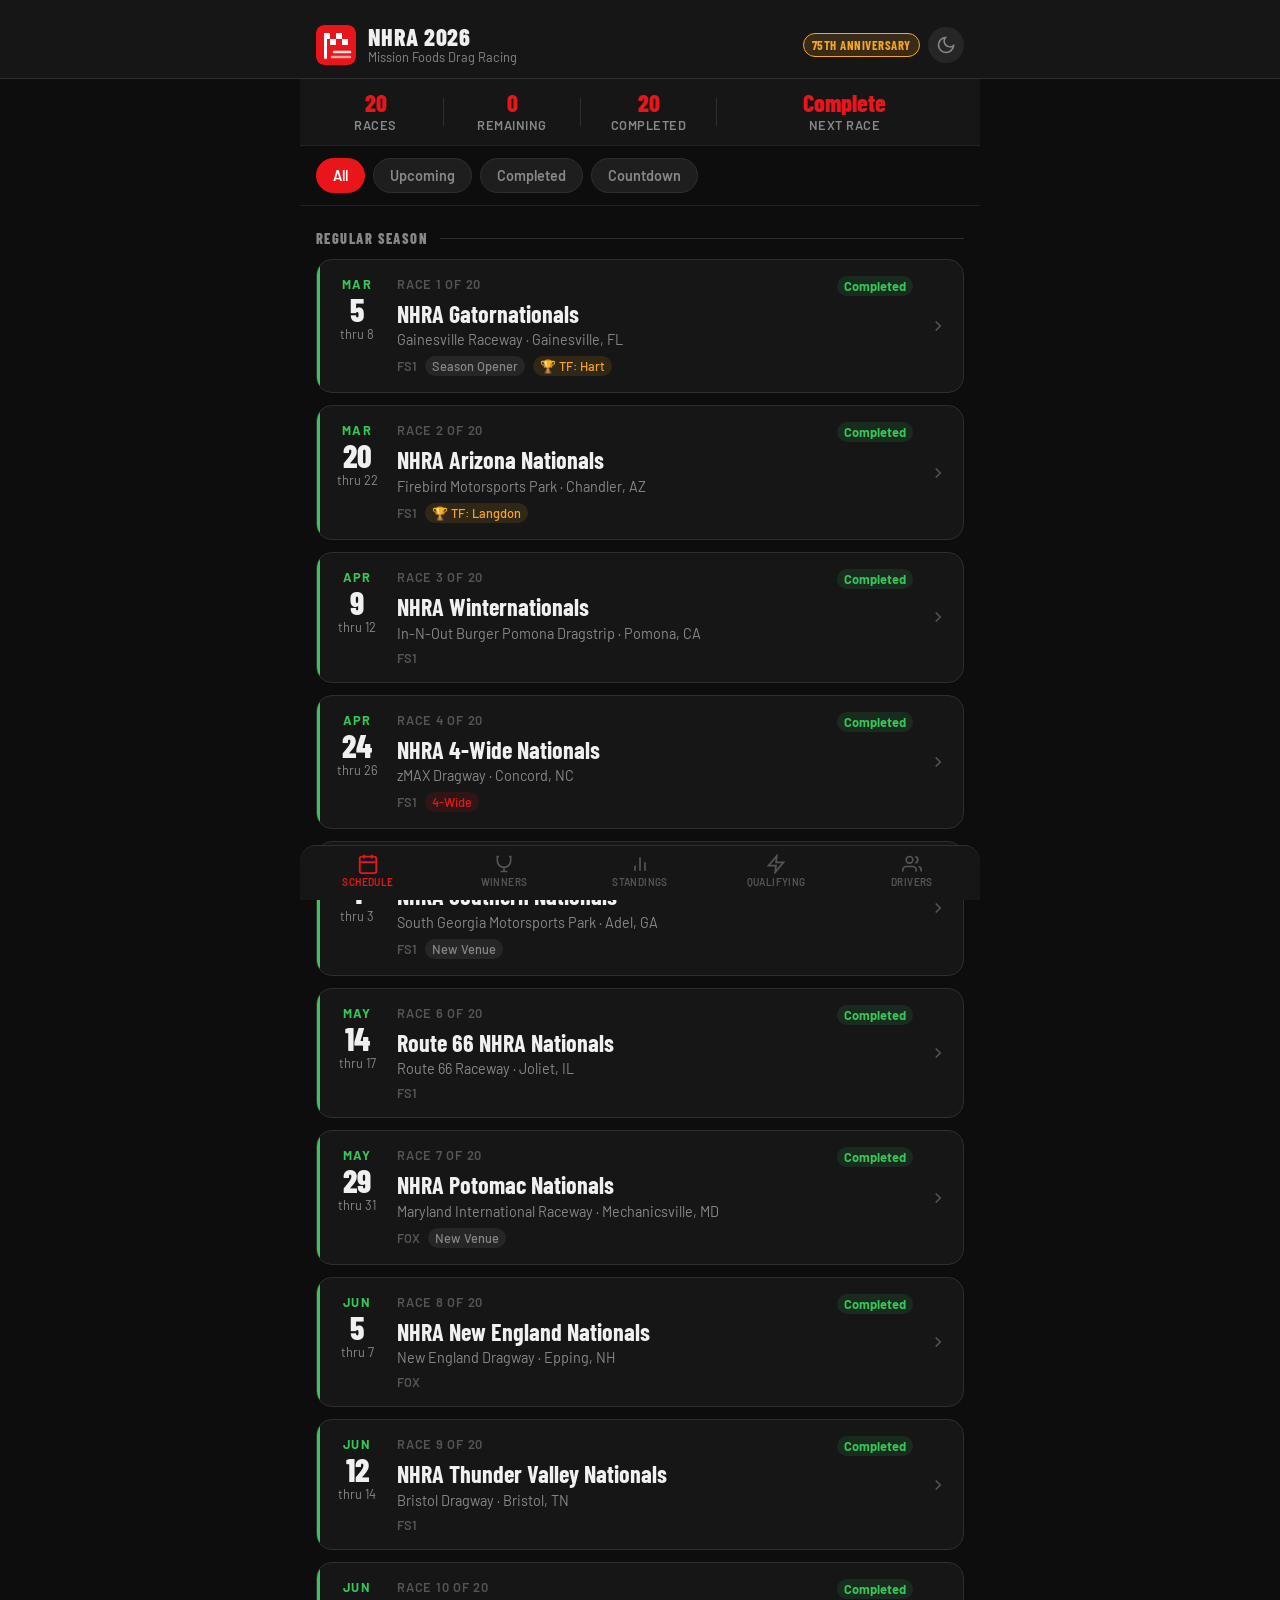
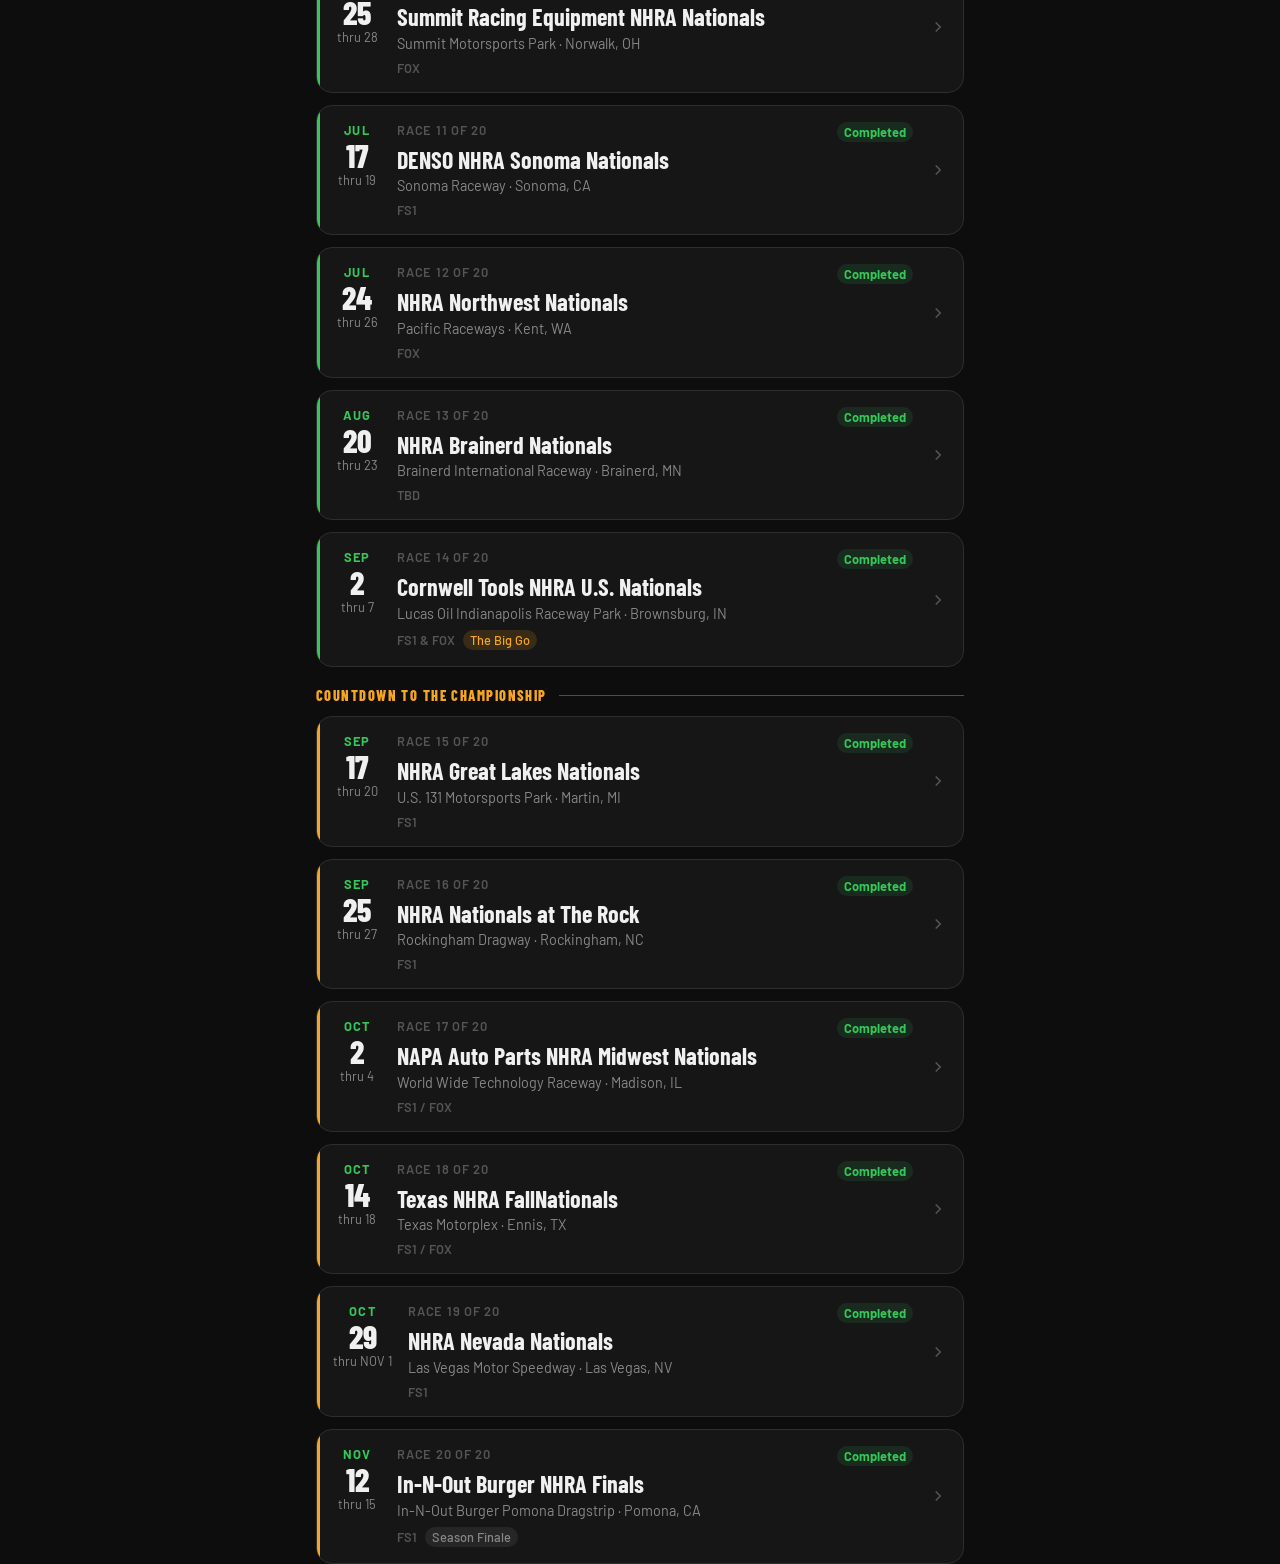
==== commit 23f69d65: "Add Qualifying as 5th main tab with race dropdown, class tabs, Q1-Q4 round selector" ====
--- a/index.html
+++ b/index.html
@@ -142,31 +142,67 @@
     <div class="standings-wrap" id="standings-list"></div>
   </div>
 
+  <!-- ══ QUALIFYING VIEW ══ -->
+  <div id="view-qualifying" class="view" hidden>
+    <div class="view-header">
+      <h2 class="view-title">Qualifying</h2>
+    </div>
+
+    <!-- Race selector dropdown -->
+    <div class="qual-race-select-wrap">
+      <select class="qual-race-select" id="qual-race-select">
+        <option value="">Select a Race...</option>
+      </select>
+    </div>
+
+    <!-- Class tabs -->
+    <div class="qual-main-class-tabs" id="qual-main-class-tabs" hidden>
+      <button class="qual-tab active" data-mqclass="tf">Top Fuel</button>
+      <button class="qual-tab" data-mqclass="fc">Funny Car</button>
+      <button class="qual-tab" data-mqclass="ps">Pro Stock</button>
+      <button class="qual-tab" data-mqclass="psm">Pro Stock Moto</button>
+    </div>
+
+    <!-- Round selector -->
+    <div class="qual-round-row" id="qual-main-round-tabs" hidden></div>
+
+    <!-- Results list -->
+    <div class="qual-main-wrap">
+      <div id="qual-main-list"></div>
+      <div class="qual-updated" id="qual-main-updated"></div>
+      <div class="qual-no-race" id="qual-no-race">
+        <svg width="48" height="48" viewBox="0 0 24 24" fill="none" stroke="currentColor" stroke-width="1.5" opacity="0.3"><circle cx="12" cy="12" r="10"/><path d="M12 6v6l4 2"/></svg>
+        <p>Select a race above to view qualifying results</p>
+      </div>
+    </div>
+  </div>
+
   <!-- ══ ENTRY LIST VIEW ══ -->
   <div id="view-entries" class="view" hidden>
-    <div class="view-header entry-header-row">
+    <div class="view-header">
       <div>
         <h2 class="view-title">Drivers</h2>
         <p class="view-sub" id="entry-subtitle">2026 Pro Competitors</p>
       </div>
-      <div class="refresh-wrap">
-        <div class="refresh-status" id="refresh-status">
-          <span class="refresh-dot" id="refresh-dot"></span>
-          <span id="refresh-label">Live</span>
-        </div>
-        <button class="btn-refresh" id="btn-refresh" aria-label="Refresh entry list">
-          <svg id="refresh-icon" width="16" height="16" viewBox="0 0 24 24" fill="none" stroke="currentColor" stroke-width="2.5">
-            <path d="M23 4v6h-6"/><path d="M1 20v-6h6"/>
-            <path d="M3.51 9a9 9 0 0 1 14.85-3.36L23 10M1 14l4.64 4.36A9 9 0 0 0 20.49 15"/>
-          </svg>
-        </button>
-      </div>
+
     </div>
     <div class="entry-class-tabs">
       <button class="entry-tab active" data-eclass="tf">Top Fuel</button>
       <button class="entry-tab" data-eclass="fc">Funny Car</button>
       <button class="entry-tab" data-eclass="ps">Pro Stock</button>
       <button class="entry-tab" data-eclass="psm">Pro Stock Moto</button>
+      <button class="entry-tab" data-eclass="pm">Pro Mod</button>
+      <button class="entry-tab" data-eclass="tad">Top Alcohol Dragster</button>
+      <button class="entry-tab" data-eclass="tafc">Top Alcohol FC</button>
+      <button class="entry-tab" data-eclass="fss">Factory Stock</button>
+      <button class="entry-tab" data-eclass="fx">Factory X</button>
+      <button class="entry-tab" data-eclass="td">Top Dragster</button>
+      <button class="entry-tab" data-eclass="ts">Top Sportsman</button>
+      <button class="entry-tab" data-eclass="sc">Super Comp</button>
+      <button class="entry-tab" data-eclass="sg">Super Gas</button>
+      <button class="entry-tab" data-eclass="ss">Super Stock</button>
+      <button class="entry-tab" data-eclass="st">Stock Elim.</button>
+      <button class="entry-tab" data-eclass="ce">Comp Elim.</button>
     </div>
     <div class="entry-wrap" id="entry-list"></div>
     <div class="data-note" id="entry-source-note">
@@ -193,6 +229,12 @@
         <path d="M18 20V10M12 20V4M6 20v-6"/>
       </svg>
       <span>Standings</span>
+    </button>
+    <button class="nav-btn" data-view="qualifying" aria-label="Qualifying">
+      <svg width="20" height="20" viewBox="0 0 24 24" fill="none" stroke="currentColor" stroke-width="2">
+        <path d="M13 2L3 14h9l-1 8 10-12h-9l1-8z"/>
+      </svg>
+      <span>Qualifying</span>
     </button>
     <button class="nav-btn" data-view="entries" aria-label="Drivers">
       <svg width="20" height="20" viewBox="0 0 24 24" fill="none" stroke="currentColor" stroke-width="2">
@@ -236,6 +278,19 @@
           <h3 class="section-label">🏆 Race Winners</h3>
           <div id="modal-winners-grid"></div>
         </div>
+        <div class="section-block" id="modal-qualifying-section" hidden>
+          <h3 class="section-label">Qualifying Results <span class="live-badge" id="modal-qual-live-badge">LIVE</span></h3>
+          <div class="qual-class-tabs" id="qual-class-tabs">
+            <button class="qual-tab active" data-qclass="tf">Top Fuel</button>
+            <button class="qual-tab" data-qclass="fc">Funny Car</button>
+            <button class="qual-tab" data-qclass="ps">Pro Stock</button>
+            <button class="qual-tab" data-qclass="psm">Pro Stock Moto</button>
+          </div>
+          <div class="qual-round-tabs" id="qual-round-tabs"></div>
+          <div id="modal-qual-list"></div>
+          <div class="qual-updated" id="qual-updated"></div>
+        </div>
+
         <div class="section-block" id="modal-entry-section" hidden>
           <h3 class="section-label">Entry List <span class="tz-badge" id="modal-entry-badge"></span></h3>
           <div id="modal-entry-accordion"></div>
--- a/style.css
+++ b/style.css
@@ -1831,19 +1831,21 @@
 /* ── DRIVER PHOTOS — HD large size ── */
 /* In modal entry list */
 .modal-entry-photo {
-  width: 56px;
-  height: 56px;
+  width: 52px;
+  height: 52px;
   border-radius: 50%;
   object-fit: cover;
   object-position: top center;
   flex-shrink: 0;
   background: var(--surface-3);
   border: 2px solid var(--border);
-  image-rendering: auto;
+  -webkit-backface-visibility: hidden;
+  backface-visibility: hidden;
+  transform: translateZ(0);
 }
 .modal-entry-photo-placeholder {
-  width: 56px;
-  height: 56px;
+  width: 52px;
+  height: 52px;
   border-radius: 50%;
   flex-shrink: 0;
   background: var(--surface-3);
@@ -1860,7 +1862,9 @@
   flex-shrink: 0;
   background: var(--surface-3);
   border: 2px solid var(--border);
-  image-rendering: auto;
+  -webkit-backface-visibility: hidden;
+  backface-visibility: hidden;
+  transform: translateZ(0);
 }
 .driver-tab-photo-placeholder {
   width: 52px;
@@ -1897,3 +1901,309 @@
   transition: background var(--transition);
 }
 .modal-entry-row:hover { background: var(--surface-3); }
+
+/* ── CLASS PILL TIERS ── */
+.class-pill.alcohol {
+  background: var(--gold-dim);
+  border: 1px solid var(--gold);
+  color: var(--gold);
+}
+.class-pill.factory {
+  background: rgba(85,145,199,0.12);
+  border: 1px solid rgba(85,145,199,0.4);
+  color: #5591c7;
+}
+
+/* ── ADDITIONAL CLASS PILL STYLES ── */
+.pill-tad, .pill-tafc {
+  background: rgba(245,166,35,0.15);
+  color: var(--gold);
+  border: 1px solid rgba(245,166,35,0.4);
+}
+.pill-fss {
+  background: rgba(85,145,199,0.15);
+  color: #5591c7;
+  border: 1px solid rgba(85,145,199,0.4);
+}
+.pill-sport {
+  background: var(--surface-3);
+  color: var(--text-muted);
+  border: 1px solid var(--border);
+}
+
+/* ── CLASS PILL COLOR SYSTEM (overrides all previous) ── */
+/* Nitro: Top Fuel + Funny Car — RED */
+.pill-nitro, .wc-class-pill.pill-nitro {
+  background: rgba(232,22,26,0.18) !important;
+  color: #E8161A !important;
+  border: 1px solid rgba(232,22,26,0.5) !important;
+}
+/* Pro Stock + Pro Stock Moto — GREEN */
+.pill-prostock, .wc-class-pill.pill-prostock {
+  background: rgba(52,199,89,0.15) !important;
+  color: #34C759 !important;
+  border: 1px solid rgba(52,199,89,0.45) !important;
+}
+/* Pro Mod — PURPLE */
+.pill-promod, .wc-class-pill.pill-promod {
+  background: rgba(168,111,223,0.18) !important;
+  color: #a86fdf !important;
+  border: 1px solid rgba(168,111,223,0.5) !important;
+}
+/* Top Alcohol — ORANGE/GOLD */
+.pill-alcohol, .wc-class-pill.pill-alcohol {
+  background: rgba(245,166,35,0.18) !important;
+  color: #F5A623 !important;
+  border: 1px solid rgba(245,166,35,0.5) !important;
+}
+/* Factory Stock + Factory X — BLUE */
+.pill-factory, .wc-class-pill.pill-factory {
+  background: rgba(85,145,199,0.18) !important;
+  color: #5591c7 !important;
+  border: 1px solid rgba(85,145,199,0.5) !important;
+}
+/* Sportsman — GRAY */
+.pill-sport, .wc-class-pill.pill-sport {
+  background: var(--surface-3) !important;
+  color: var(--text-muted) !important;
+  border: 1px solid var(--border) !important;
+}
+
+/* ── UNIQUE COLOR PER CLASS ── */
+/* Factory X — cyan */
+.pill-factoryx { background: rgba(0,210,210,0.15) !important; color: #00d2d2 !important; border: 1px solid rgba(0,210,210,0.45) !important; }
+/* Top Dragster — lime green */
+.pill-td { background: rgba(100,220,60,0.15) !important; color: #64dc3c !important; border: 1px solid rgba(100,220,60,0.45) !important; }
+/* Top Sportsman — teal */
+.pill-ts { background: rgba(20,180,160,0.15) !important; color: #14b4a0 !important; border: 1px solid rgba(20,180,160,0.45) !important; }
+/* Super Comp — pink */
+.pill-sc { background: rgba(255,80,160,0.15) !important; color: #ff50a0 !important; border: 1px solid rgba(255,80,160,0.45) !important; }
+/* Super Gas — yellow */
+.pill-sg { background: rgba(255,220,0,0.15) !important; color: #e8c800 !important; border: 1px solid rgba(255,220,0,0.45) !important; }
+/* Super Stock — sky blue */
+.pill-ss { background: rgba(30,160,255,0.15) !important; color: #1ea0ff !important; border: 1px solid rgba(30,160,255,0.45) !important; }
+/* Stock Eliminator — coral/salmon */
+.pill-st { background: rgba(255,120,80,0.15) !important; color: #ff7850 !important; border: 1px solid rgba(255,120,80,0.45) !important; }
+/* Competition Eliminator — lavender */
+.pill-ce { background: rgba(180,130,255,0.15) !important; color: #b482ff !important; border: 1px solid rgba(180,130,255,0.45) !important; }
+/* Super Street — mint */
+.pill-sst { background: rgba(0,230,130,0.15) !important; color: #00e682 !important; border: 1px solid rgba(0,230,130,0.45) !important; }
+
+/* ── QUALIFYING TRACKER ── */
+.live-badge {
+  font-size: var(--text-xs);
+  font-weight: 800;
+  text-transform: uppercase;
+  letter-spacing: 0.08em;
+  padding: 2px 8px;
+  border-radius: var(--radius-full);
+  background: var(--accent);
+  color: #fff;
+  margin-left: var(--space-2);
+  animation: pulse-badge 2s ease infinite;
+}
+.live-badge.final-badge {
+  background: var(--green);
+  animation: none;
+}
+@keyframes pulse-badge {
+  0%, 100% { opacity: 1; }
+  50% { opacity: 0.6; }
+}
+.qual-class-tabs {
+  display: flex;
+  gap: var(--space-2);
+  margin-bottom: var(--space-3);
+  overflow-x: auto;
+  scrollbar-width: none;
+  -webkit-overflow-scrolling: touch;
+}
+.qual-class-tabs::-webkit-scrollbar { display: none; }
+.qual-tab {
+  font-size: var(--text-xs);
+  font-weight: 700;
+  padding: var(--space-1) var(--space-3);
+  border-radius: var(--radius-full);
+  background: var(--surface-3);
+  color: var(--text-muted);
+  border: 1px solid var(--border);
+  white-space: nowrap;
+  transition: background var(--transition), color var(--transition);
+  -webkit-tap-highlight-color: transparent;
+}
+.qual-tab.active { background: var(--accent); color: #fff; border-color: var(--accent); }
+
+.qual-row {
+  display: flex;
+  align-items: center;
+  gap: var(--space-3);
+  padding: var(--space-2) var(--space-3);
+  background: var(--surface-2);
+  border-radius: var(--radius-md);
+  border: 1px solid var(--border);
+  margin-bottom: 4px;
+  transition: background var(--transition);
+}
+.qual-row.qual-top8 { border-color: rgba(232,22,26,0.3); }
+.qual-row.qual-leader {
+  background: rgba(232,22,26,0.08);
+  border-color: var(--accent);
+}
+.qual-pos {
+  font-family: var(--font-display);
+  font-size: var(--text-lg);
+  font-weight: 800;
+  color: var(--text-faint);
+  min-width: 28px;
+  text-align: center;
+  flex-shrink: 0;
+}
+.qual-row.qual-leader .qual-pos { color: var(--accent); }
+.qual-row.qual-top8:not(.qual-leader) .qual-pos { color: var(--text-muted); }
+.qual-info { flex: 1; min-width: 0; }
+.qual-driver {
+  font-family: var(--font-display);
+  font-size: var(--text-base);
+  font-weight: 700;
+  color: var(--text);
+  white-space: nowrap;
+  overflow: hidden;
+  text-overflow: ellipsis;
+}
+.qual-car {
+  font-size: var(--text-xs);
+  color: var(--text-faint);
+}
+.qual-times { text-align: right; flex-shrink: 0; }
+.qual-et {
+  font-family: var(--font-display);
+  font-size: var(--text-base);
+  font-weight: 800;
+  color: var(--accent);
+  line-height: 1;
+}
+.qual-mph {
+  font-size: var(--text-xs);
+  color: var(--text-muted);
+  margin-top: 1px;
+}
+.qual-updated {
+  font-size: var(--text-xs);
+  color: var(--text-faint);
+  text-align: center;
+  margin-top: var(--space-2);
+  font-style: italic;
+}
+.qual-empty {
+  padding: var(--space-4);
+  text-align: center;
+  color: var(--text-faint);
+  font-style: italic;
+  font-size: var(--text-sm);
+}
+
+/* ── QUALIFYING ROUND TABS (Q1 Q2 Q3 Q4) ── */
+.qual-round-tabs {
+  display: flex;
+  gap: var(--space-2);
+  margin-bottom: var(--space-3);
+  flex-wrap: wrap;
+}
+.qround-tab {
+  font-family: var(--font-display);
+  font-size: var(--text-base);
+  font-weight: 700;
+  padding: var(--space-2) var(--space-4);
+  border-radius: var(--radius-full);
+  background: var(--surface-3);
+  color: var(--text-muted);
+  border: 1px solid var(--border);
+  cursor: pointer;
+  transition: background var(--transition), color var(--transition);
+  -webkit-tap-highlight-color: transparent;
+}
+.qround-tab.active { background: var(--accent); color: #fff; border-color: var(--accent); }
+.qround-tab.qround-pending { opacity: 0.4; cursor: not-allowed; }
+.qround-tab:disabled { cursor: not-allowed; }
+
+/* Cut line indicator */
+.qual-pos-wrap { display: flex; flex-direction: column; align-items: center; flex-shrink: 0; min-width: 36px; }
+.qual-cutline {
+  font-size: 8px;
+  font-weight: 800;
+  letter-spacing: 0.06em;
+  color: var(--accent);
+  background: var(--accent-dim);
+  padding: 1px 4px;
+  border-radius: 3px;
+  margin-top: 2px;
+  border: 1px solid var(--accent);
+}
+.qual-row.qual-out {
+  opacity: 0.55;
+  border-style: dashed;
+}
+.qual-row.qual-in { opacity: 1; }
+
+/* ── QUALIFYING TAB ── */
+.qual-race-select-wrap {
+  padding: 0 var(--space-4) var(--space-3);
+  max-width: 680px;
+  margin: 0 auto;
+}
+.qual-race-select {
+  width: 100%;
+  padding: var(--space-3) var(--space-4);
+  background: var(--surface-2);
+  border: 1px solid var(--border);
+  border-radius: var(--radius-lg);
+  color: var(--text);
+  font-family: var(--font-display);
+  font-size: var(--text-lg);
+  font-weight: 700;
+  appearance: none;
+  -webkit-appearance: none;
+  background-image: url("data:image/svg+xml,%3Csvg xmlns='http://www.w3.org/2000/svg' width='16' height='16' viewBox='0 0 24 24' fill='none' stroke='%23888' stroke-width='2'%3E%3Cpath d='M6 9l6 6 6-6'/%3E%3C/svg%3E");
+  background-repeat: no-repeat;
+  background-position: right 14px center;
+  padding-right: 40px;
+  cursor: pointer;
+  transition: border-color var(--transition);
+}
+.qual-race-select:focus { outline: none; border-color: var(--accent); }
+
+.qual-main-class-tabs {
+  display: flex;
+  gap: var(--space-2);
+  padding: 0 var(--space-4) var(--space-3);
+  overflow-x: auto;
+  scrollbar-width: none;
+  -webkit-overflow-scrolling: touch;
+  max-width: 680px;
+  margin: 0 auto;
+}
+.qual-main-class-tabs::-webkit-scrollbar { display: none; }
+
+.qual-round-row {
+  display: flex;
+  gap: var(--space-2);
+  padding: 0 var(--space-4) var(--space-3);
+  max-width: 680px;
+  margin: 0 auto;
+  flex-wrap: wrap;
+}
+.qual-main-wrap {
+  max-width: 680px;
+  margin: 0 auto;
+  padding: 0 var(--space-4) calc(var(--space-20) + var(--safe-bottom));
+}
+.qual-no-race {
+  text-align: center;
+  padding: var(--space-12) var(--space-4);
+  color: var(--text-muted);
+  display: flex;
+  flex-direction: column;
+  align-items: center;
+  gap: var(--space-3);
+}
+.qual-no-race p { font-size: var(--text-base); color: var(--text-muted); }
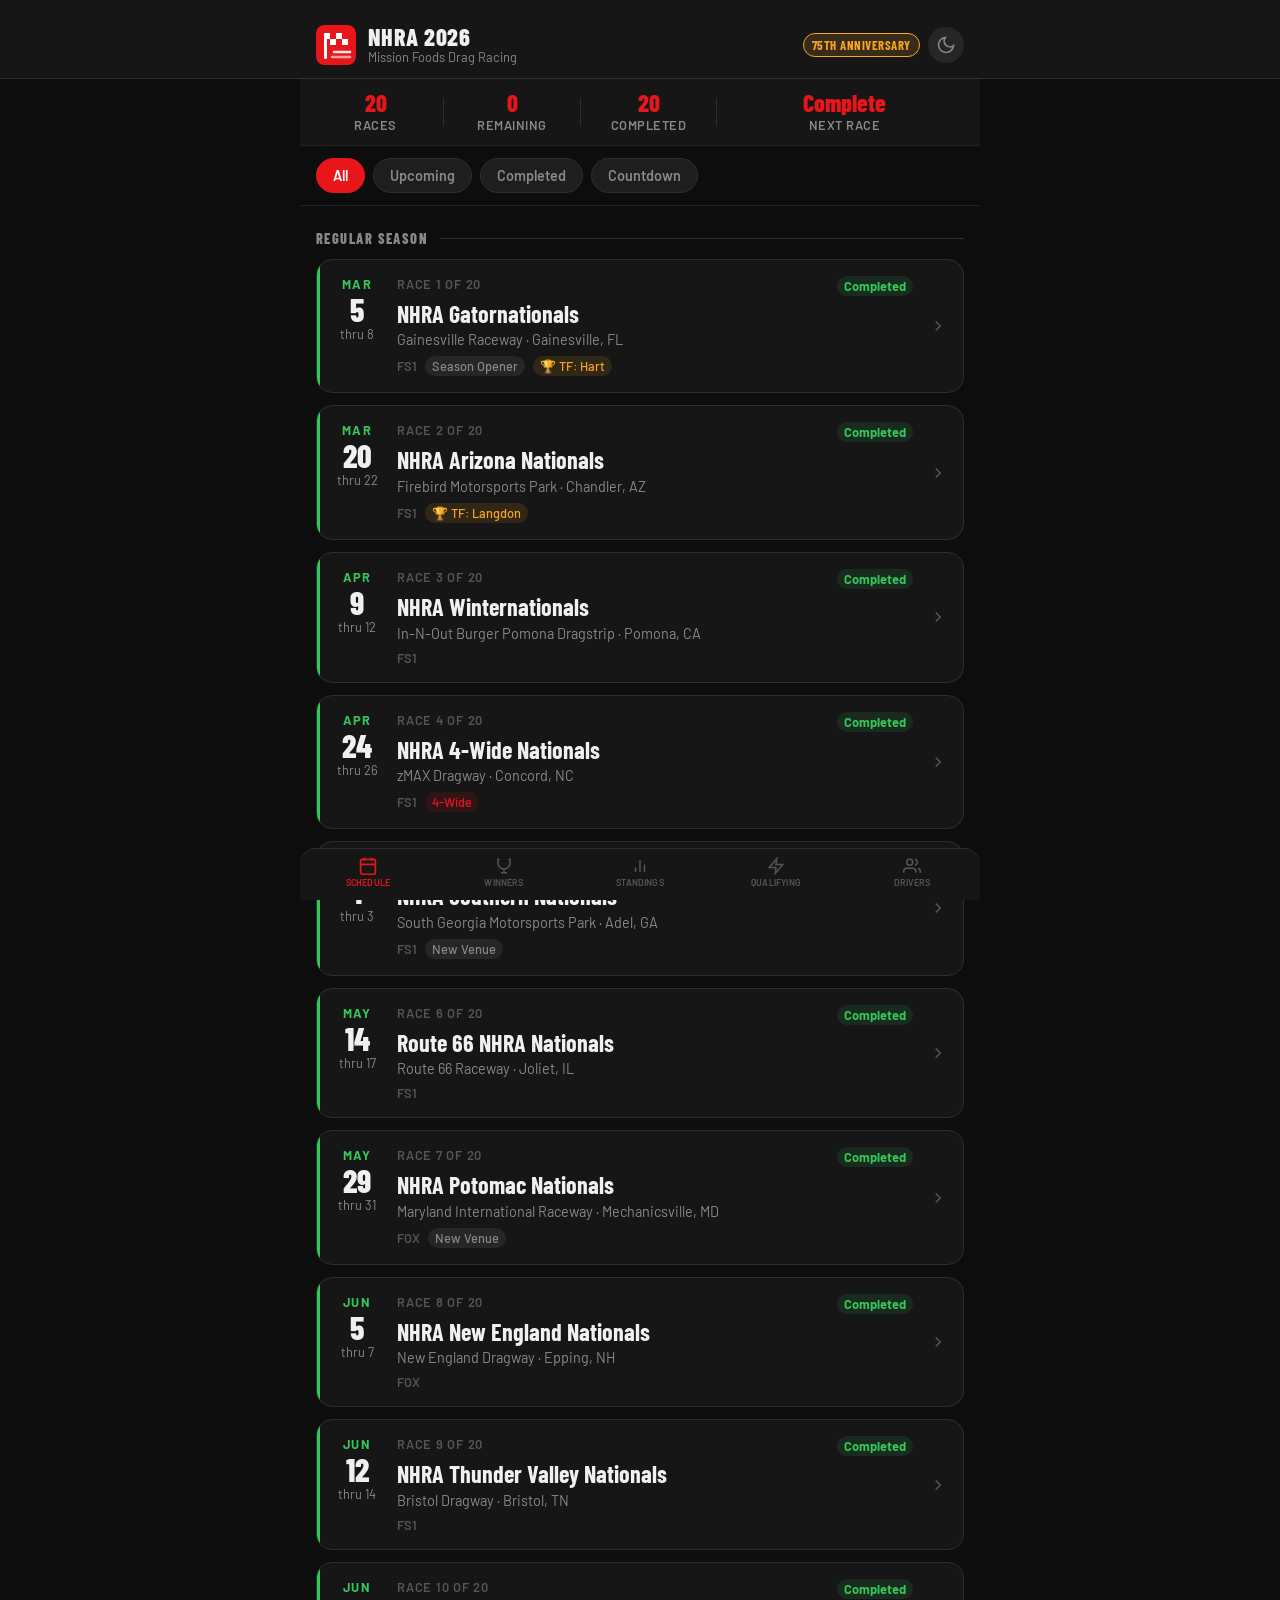
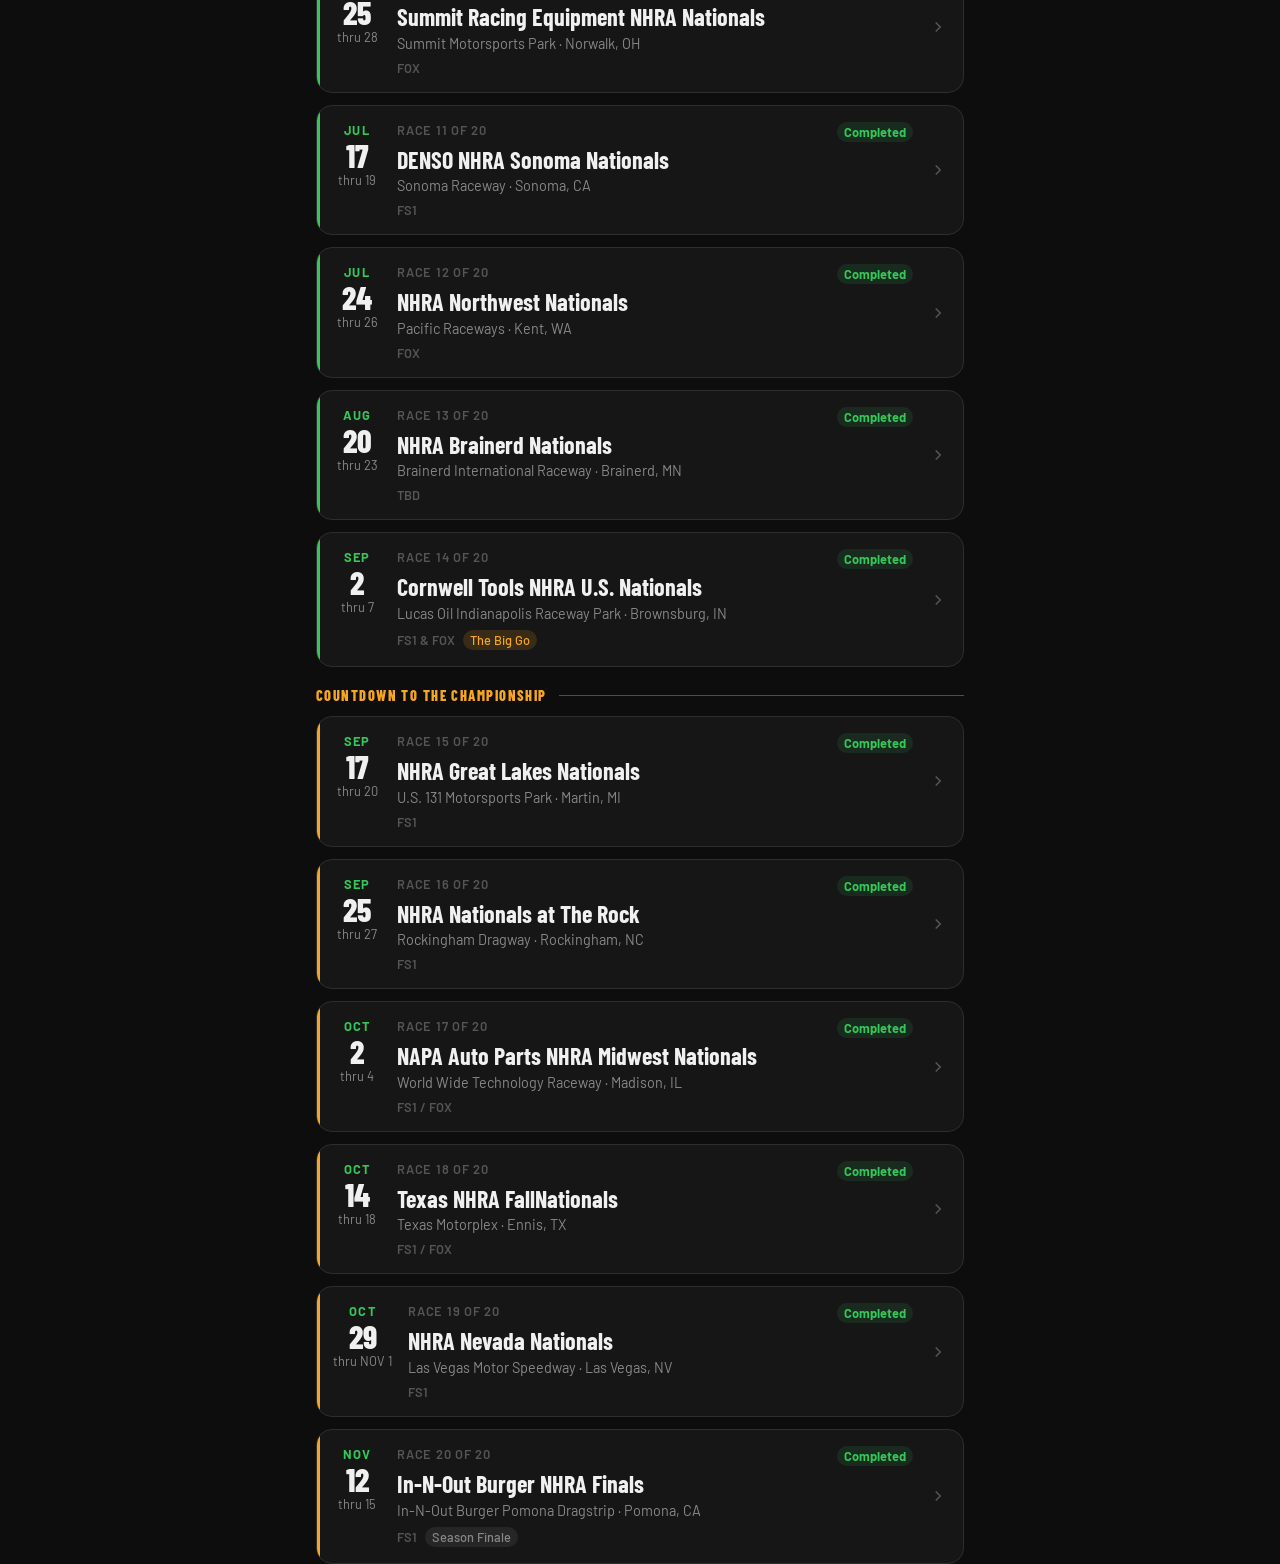
==== commit c97b3179: "Driver Analytics: tap any pro class driver to see 2026 stats + 2025 final standings" ====
--- a/index.html
+++ b/index.html
@@ -310,6 +310,75 @@
     </div>
   </div>
 
+  <!-- DRIVER ANALYTICS MODAL -->
+  <div class="modal-backdrop" id="driver-modal-backdrop" hidden aria-hidden="true"></div>
+  <div class="modal-sheet driver-modal-sheet" id="driver-modal-sheet" role="dialog" aria-modal="true" aria-labelledby="driver-modal-name" hidden>
+    <div class="modal-handle"></div>
+    <div class="modal-scroll">
+      <!-- Driver photo hero -->
+      <div class="dm-hero">
+        <button class="modal-close" id="driver-modal-close" aria-label="Close">
+          <svg width="18" height="18" viewBox="0 0 24 24" fill="none" stroke="currentColor" stroke-width="2.5"><path d="M18 6 6 18M6 6l12 12"/></svg>
+        </button>
+        <div class="dm-photo-wrap">
+          <img class="dm-photo" id="driver-modal-photo" src="" alt="" loading="lazy" onerror="this.style.display='none'">
+          <div class="dm-photo-placeholder" id="driver-modal-photo-placeholder"></div>
+        </div>
+        <div class="dm-hero-info">
+          <div class="dm-car-num" id="driver-modal-num"></div>
+          <h2 class="dm-name" id="driver-modal-name"></h2>
+          <div class="dm-class-row">
+            <span class="dm-class-pill" id="driver-modal-class-pill"></span>
+            <span class="dm-team" id="driver-modal-team"></span>
+          </div>
+        </div>
+      </div>
+
+      <!-- Stats body -->
+      <div class="dm-body">
+
+        <!-- 2026 Season Card -->
+        <div class="dm-section">
+          <div class="dm-section-header">
+            <span class="dm-section-year">2026</span>
+            <span class="dm-section-label">Season Stats</span>
+            <span class="dm-section-note">2 races</span>
+          </div>
+          <div class="dm-stat-grid" id="driver-modal-2026-grid">
+            <!-- filled by JS -->
+          </div>
+        </div>
+
+        <!-- 2025 Season Card -->
+        <div class="dm-section">
+          <div class="dm-section-header">
+            <span class="dm-section-year">2025</span>
+            <span class="dm-section-label">Final Standings</span>
+          </div>
+          <div class="dm-stat-grid" id="driver-modal-2025-grid">
+            <!-- filled by JS -->
+          </div>
+        </div>
+
+        <!-- Career at a glance -->
+        <div class="dm-section" id="driver-modal-career-section">
+          <div class="dm-section-header">
+            <span class="dm-section-year" style="background:var(--surface-3);color:var(--text-muted)">ALL</span>
+            <span class="dm-section-label">Career at a Glance</span>
+          </div>
+          <div class="dm-career-row" id="driver-modal-career-row">
+            <!-- filled by JS -->
+          </div>
+        </div>
+
+      </div>
+    </div>
+  </div>
+
+  <!-- DRIVER ANALYTICS MODAL -->
+  <div class="modal-backdrop" id="driver-modal-backdrop" hidden aria-hidden="true"></div>
+  <div class="modal-sheet" id="driver-modal-sheet" role="dialog" aria-modal="true" aria-label="Driver analytics" hidden></div>
+
   <script src="app.js"></script>
 </body>
 </html>
--- a/style.css
+++ b/style.css
@@ -1236,15 +1236,18 @@
   flex-direction: column;
   align-items: center;
   gap: 2px;
-  padding: var(--space-2) var(--space-1) var(--space-3);
+  padding: var(--space-2) 2px var(--space-3);
   color: var(--text-faint);
-  font-size: 10px;
+  font-size: 9px;
   font-weight: 600;
   text-transform: uppercase;
-  letter-spacing: 0.04em;
+  letter-spacing: 0.02em;
   transition: color var(--transition);
   -webkit-tap-highlight-color: transparent;
-}
+  min-width: 0;
+}
+.nav-btn svg { width: 18px; height: 18px; }
+.nav-btn span { white-space: nowrap; overflow: hidden; text-overflow: ellipsis; max-width: 100%; }
 .nav-btn.active { color: var(--accent); }
 .nav-btn:not(.active):hover { color: var(--text-muted); }
 
@@ -2207,3 +2210,563 @@
   gap: var(--space-3);
 }
 .qual-no-race p { font-size: var(--text-base); color: var(--text-muted); }
+
+/* ── 2FAST2TASTY POINTS ── */
+.standing-bar-f2t {
+  position: absolute;
+  right: 0; top: 0; bottom: 0;
+  background: var(--gold);
+  border-radius: 0 var(--radius-full) var(--radius-full) 0;
+  opacity: 0.85;
+}
+.standing-bar-fill { position: relative; }
+.f2t-badge {
+  font-size: 10px;
+  font-weight: 800;
+  color: var(--gold);
+  background: var(--gold-dim);
+  border: 1px solid var(--gold);
+  padding: 1px 5px;
+  border-radius: var(--radius-full);
+  margin-left: 4px;
+  vertical-align: middle;
+}
+
+/* 2F2T section in standings */
+.f2t-info-box {
+  background: var(--gold-dim);
+  border: 1px solid var(--gold);
+  border-radius: var(--radius-md);
+  padding: var(--space-3) var(--space-4);
+  margin-bottom: var(--space-4);
+  font-size: var(--text-xs);
+  color: var(--gold);
+  font-weight: 600;
+  display: flex;
+  align-items: center;
+  gap: var(--space-2);
+}
+
+/* ── BRACKET BUTTON ── */
+.bracket-btn {
+  font-size: var(--text-xs);
+  font-weight: 700;
+  padding: 4px 10px;
+  border-radius: var(--radius-full);
+  background: var(--accent-dim);
+  color: var(--accent);
+  border: 1px solid var(--accent);
+  cursor: pointer;
+  transition: background var(--transition);
+  -webkit-tap-highlight-color: transparent;
+}
+.bracket-btn:hover { background: var(--accent); color: #fff; }
+
+/* ── BRACKET MODAL ── */
+.bracket-round {
+  margin-bottom: var(--space-4);
+}
+.bracket-round-label {
+  font-family: var(--font-display);
+  font-size: var(--text-base);
+  font-weight: 800;
+  color: var(--text);
+  padding-bottom: var(--space-2);
+  border-bottom: 1px solid var(--divider);
+  margin-bottom: var(--space-3);
+  text-transform: uppercase;
+  letter-spacing: 0.04em;
+}
+.bracket-pair {
+  background: var(--surface-2);
+  border: 1px solid var(--border);
+  border-radius: var(--radius-md);
+  overflow: hidden;
+  margin-bottom: var(--space-2);
+}
+.bracket-car {
+  display: flex;
+  align-items: center;
+  gap: var(--space-3);
+  padding: var(--space-3) var(--space-4);
+}
+.winner-car {
+  background: rgba(232,22,26,0.06);
+  border-bottom: 1px solid var(--divider);
+}
+.loser-car { opacity: 0.55; }
+.bracket-flag { font-size: 1rem; flex-shrink: 0; }
+.bracket-name {
+  font-family: var(--font-display);
+  font-size: var(--text-base);
+  font-weight: 700;
+  color: var(--text);
+  flex: 1;
+  min-width: 0;
+  white-space: nowrap;
+  overflow: hidden;
+  text-overflow: ellipsis;
+}
+.bracket-run { text-align: right; flex-shrink: 0; }
+.bracket-et {
+  font-family: var(--font-display);
+  font-size: var(--text-base);
+  font-weight: 800;
+  color: var(--accent);
+  display: block;
+  line-height: 1;
+}
+.bracket-mph { font-size: var(--text-xs); color: var(--text-muted); }
+
+/* ── INLINE BRACKET BUTTON ── */
+.wc-winner-right {
+  display: flex;
+  flex-direction: column;
+  align-items: flex-end;
+  gap: 4px;
+  flex-shrink: 0;
+}
+.bracket-inline-btn {
+  font-size: 10px;
+  font-weight: 700;
+  padding: 3px 8px;
+  border-radius: var(--radius-full);
+  background: var(--accent-dim);
+  color: var(--accent);
+  border: 1px solid var(--accent);
+  cursor: pointer;
+  white-space: nowrap;
+  transition: background var(--transition), color var(--transition);
+  -webkit-tap-highlight-color: transparent;
+}
+.bracket-inline-btn:hover { background: var(--accent); color: #fff; }
+
+/* ════════════════════════════════════════════════════
+   DRIVER ANALYTICS MODAL
+   ════════════════════════════════════════════════════ */
+
+/* The sheet sits above the race modal (z-index 202/203) */
+.driver-modal-sheet {
+  z-index: 203 !important;
+}
+#driver-modal-backdrop {
+  z-index: 202;
+}
+
+/* ── Hero section ── */
+.dm-hero {
+  display: flex;
+  gap: var(--space-4);
+  align-items: flex-end;
+  padding: var(--space-5) var(--space-5) var(--space-5);
+  background: linear-gradient(180deg, var(--surface-2) 0%, var(--surface) 100%);
+  border-bottom: 1px solid var(--border);
+  position: relative;
+}
+.dm-photo-wrap {
+  flex-shrink: 0;
+  width: 96px;
+  height: 96px;
+  border-radius: var(--radius-lg);
+  overflow: hidden;
+  background: var(--surface-3);
+  border: 2px solid var(--border);
+  position: relative;
+}
+.dm-photo {
+  width: 100%;
+  height: 100%;
+  object-fit: cover;
+  object-position: top center;
+  display: block;
+}
+.dm-photo-placeholder {
+  width: 100%;
+  height: 100%;
+  background: var(--surface-3);
+  display: flex;
+  align-items: center;
+  justify-content: center;
+}
+.dm-photo-placeholder::after {
+  content: '';
+  width: 48px;
+  height: 48px;
+  background: var(--border);
+  border-radius: var(--radius-full);
+  display: block;
+}
+.dm-hero-info {
+  flex: 1;
+  min-width: 0;
+}
+.dm-car-num {
+  font-family: var(--font-display);
+  font-size: var(--text-xs);
+  font-weight: 700;
+  color: var(--accent);
+  letter-spacing: 0.08em;
+  text-transform: uppercase;
+  margin-bottom: 2px;
+}
+.dm-name {
+  font-family: var(--font-display);
+  font-size: var(--text-2xl);
+  font-weight: 800;
+  color: var(--text);
+  line-height: 1.1;
+  margin: 0 0 var(--space-2);
+  letter-spacing: -0.01em;
+}
+.dm-class-row {
+  display: flex;
+  align-items: center;
+  gap: var(--space-2);
+  flex-wrap: wrap;
+}
+.dm-class-pill {
+  font-family: var(--font-display);
+  font-size: var(--text-xs);
+  font-weight: 700;
+  padding: 3px 10px;
+  border-radius: var(--radius-full);
+  text-transform: uppercase;
+  letter-spacing: 0.04em;
+  white-space: nowrap;
+}
+/* Class pill colors matching existing pill classes */
+.dm-class-pill.dm-pill-tf,
+.dm-class-pill.dm-pill-fc   { background: rgba(232,22,26,0.15); color: #ff4a4d; border: 1px solid rgba(232,22,26,0.3); }
+.dm-class-pill.dm-pill-ps,
+.dm-class-pill.dm-pill-psm  { background: rgba(245,166,35,0.12); color: var(--gold); border: 1px solid rgba(245,166,35,0.25); }
+.dm-class-pill.dm-pill-pm   { background: rgba(52,199,89,0.1); color: var(--green); border: 1px solid rgba(52,199,89,0.2); }
+.dm-team {
+  font-size: var(--text-xs);
+  color: var(--text-muted);
+  white-space: nowrap;
+  overflow: hidden;
+  text-overflow: ellipsis;
+}
+
+/* ── Body ── */
+.dm-body {
+  padding: var(--space-4) var(--space-5);
+  display: flex;
+  flex-direction: column;
+  gap: var(--space-4);
+  padding-bottom: calc(var(--space-8) + var(--safe-bottom));
+}
+
+/* ── Section card ── */
+.dm-section {
+  background: var(--surface-2);
+  border-radius: var(--radius-lg);
+  border: 1px solid var(--border);
+  overflow: hidden;
+}
+.dm-section-header {
+  display: flex;
+  align-items: center;
+  gap: var(--space-2);
+  padding: var(--space-3) var(--space-4);
+  border-bottom: 1px solid var(--border);
+  background: var(--surface-3);
+}
+.dm-section-year {
+  font-family: var(--font-display);
+  font-size: var(--text-sm);
+  font-weight: 800;
+  padding: 2px 8px;
+  border-radius: var(--radius-full);
+  background: var(--accent);
+  color: #fff;
+  letter-spacing: 0.04em;
+}
+.dm-section-label {
+  font-family: var(--font-display);
+  font-size: var(--text-base);
+  font-weight: 700;
+  color: var(--text);
+  letter-spacing: 0.02em;
+  text-transform: uppercase;
+}
+.dm-section-note {
+  font-size: var(--text-xs);
+  color: var(--text-muted);
+  margin-left: auto;
+}
+
+/* ── Stat grid ── */
+.dm-stat-grid {
+  display: grid;
+  grid-template-columns: repeat(3, 1fr);
+  gap: 1px;
+  background: var(--border);
+}
+.dm-stat-cell {
+  background: var(--surface-2);
+  padding: var(--space-4) var(--space-3);
+  display: flex;
+  flex-direction: column;
+  align-items: center;
+  gap: 3px;
+  text-align: center;
+}
+.dm-stat-cell.dm-stat-wide {
+  grid-column: span 3;
+}
+.dm-stat-cell.dm-stat-2col {
+  grid-column: span 2;
+  border-right: none;
+}
+.dm-stat-val {
+  font-family: var(--font-display);
+  font-size: var(--text-2xl);
+  font-weight: 800;
+  color: var(--text);
+  line-height: 1;
+  letter-spacing: -0.02em;
+}
+.dm-stat-val.dm-val-gold    { color: var(--gold); }
+.dm-stat-val.dm-val-green   { color: var(--green); }
+.dm-stat-val.dm-val-accent  { color: var(--accent); }
+.dm-stat-val.dm-val-muted   { color: var(--text-muted); }
+.dm-stat-lbl {
+  font-size: var(--text-xs);
+  color: var(--text-muted);
+  font-weight: 500;
+  text-transform: uppercase;
+  letter-spacing: 0.06em;
+  white-space: nowrap;
+}
+.dm-champ-badge {
+  display: inline-flex;
+  align-items: center;
+  gap: 4px;
+  font-family: var(--font-display);
+  font-size: var(--text-xs);
+  font-weight: 800;
+  background: var(--gold-dim);
+  color: var(--gold);
+  border: 1px solid rgba(245,166,35,0.3);
+  border-radius: var(--radius-full);
+  padding: 2px 8px;
+  letter-spacing: 0.04em;
+  text-transform: uppercase;
+  white-space: nowrap;
+}
+
+/* ── Career row ── */
+.dm-career-row {
+  display: flex;
+  overflow-x: auto;
+  gap: 1px;
+  background: var(--border);
+  -webkit-overflow-scrolling: touch;
+  scrollbar-width: none;
+}
+.dm-career-row::-webkit-scrollbar { display: none; }
+.dm-career-item {
+  flex: 1;
+  min-width: 72px;
+  background: var(--surface-2);
+  padding: var(--space-4) var(--space-3);
+  display: flex;
+  flex-direction: column;
+  align-items: center;
+  gap: 4px;
+  text-align: center;
+}
+.dm-career-val {
+  font-family: var(--font-display);
+  font-size: var(--text-xl);
+  font-weight: 800;
+  color: var(--text);
+  line-height: 1;
+}
+.dm-career-lbl {
+  font-size: var(--text-xs);
+  color: var(--text-muted);
+  font-weight: 500;
+  text-transform: uppercase;
+  letter-spacing: 0.05em;
+  white-space: nowrap;
+}
+
+/* ── Did Not Compete ── */
+.dm-dnc {
+  padding: var(--space-5) var(--space-4);
+  text-align: center;
+  color: var(--text-faint);
+  font-size: var(--text-sm);
+  font-style: italic;
+  letter-spacing: 0.02em;
+}
+
+/* ── Driver rows clickable ── */
+.entry-row.dm-clickable {
+  cursor: pointer;
+  -webkit-tap-highlight-color: transparent;
+  transition: background var(--transition);
+}
+.entry-row.dm-clickable:hover,
+.entry-row.dm-clickable:active {
+  background: var(--surface-3);
+}
+.entry-row.dm-clickable::after {
+  content: '';
+  display: block;
+  width: 6px;
+  height: 6px;
+  border-right: 2px solid var(--text-faint);
+  border-top: 2px solid var(--text-faint);
+  transform: rotate(45deg);
+  flex-shrink: 0;
+  margin-left: auto;
+  align-self: center;
+}
+
+/* Entry row needs flex for the chevron */
+.entry-row { display: flex; align-items: center; gap: var(--space-3); }
+.entry-row.dm-clickable { display: flex; }
+
+
+/* ── DRIVER ANALYTICS MODAL ── */
+.da-hero {
+  display: flex;
+  align-items: center;
+  gap: var(--space-4);
+  padding: var(--space-5) var(--space-5) var(--space-4);
+  border-bottom: 1px solid var(--divider);
+  position: relative;
+}
+.da-photo {
+  width: 90px;
+  height: 90px;
+  border-radius: 50%;
+  object-fit: cover;
+  object-position: top center;
+  flex-shrink: 0;
+  border: 3px solid var(--accent);
+  background: var(--surface-3);
+}
+.da-photo-placeholder {
+  width: 90px;
+  height: 90px;
+  border-radius: 50%;
+  flex-shrink: 0;
+  background: var(--surface-3);
+  border: 3px solid var(--border);
+}
+.da-hero-info { flex: 1; min-width: 0; }
+.da-car-num {
+  font-family: var(--font-display);
+  font-size: var(--text-sm);
+  font-weight: 800;
+  color: var(--accent);
+  letter-spacing: 0.06em;
+  margin-bottom: 2px;
+}
+.da-name {
+  font-family: var(--font-display);
+  font-size: var(--text-2xl);
+  font-weight: 800;
+  color: var(--text);
+  line-height: 1.1;
+  margin-bottom: 2px;
+}
+.da-team {
+  font-size: var(--text-xs);
+  color: var(--text-muted);
+  margin-bottom: var(--space-2);
+}
+.da-body {
+  padding: var(--space-4) var(--space-5);
+  display: flex;
+  flex-direction: column;
+  gap: var(--space-4);
+  padding-bottom: calc(var(--space-10) + var(--safe-bottom));
+}
+.da-season-card {
+  border-radius: var(--radius-lg);
+  padding: var(--space-4);
+  border: 1px solid var(--border);
+}
+.da-season-26 { background: rgba(232,22,26,0.06); border-color: rgba(232,22,26,0.25); }
+.da-season-25 { background: var(--surface-2); }
+.da-season-label {
+  font-size: var(--text-xs);
+  font-weight: 800;
+  text-transform: uppercase;
+  letter-spacing: 0.1em;
+  color: var(--text-muted);
+  margin-bottom: var(--space-3);
+}
+.da-season-26 .da-season-label { color: var(--accent); }
+.da-stats-grid {
+  display: flex;
+  gap: var(--space-3);
+  flex-wrap: wrap;
+}
+.da-stat {
+  flex: 1;
+  min-width: 60px;
+  text-align: center;
+}
+.da-stat-val {
+  font-family: var(--font-display);
+  font-size: var(--text-2xl);
+  font-weight: 800;
+  color: var(--text);
+  line-height: 1;
+}
+.da-champ { color: var(--gold) !important; }
+.da-stat-lbl {
+  font-size: 10px;
+  font-weight: 600;
+  text-transform: uppercase;
+  letter-spacing: 0.06em;
+  color: var(--text-faint);
+  margin-top: 3px;
+}
+.da-no-data {
+  font-size: var(--text-sm);
+  color: var(--text-faint);
+  font-style: italic;
+  padding: var(--space-2) 0;
+}
+.da-sponsor-row {
+  display: flex;
+  align-items: flex-start;
+  gap: var(--space-3);
+  padding: var(--space-3) var(--space-4);
+  background: var(--surface-2);
+  border-radius: var(--radius-md);
+  border: 1px solid var(--border);
+}
+.da-sponsor-label {
+  font-size: var(--text-xs);
+  font-weight: 700;
+  text-transform: uppercase;
+  letter-spacing: 0.06em;
+  color: var(--text-faint);
+  flex-shrink: 0;
+  padding-top: 2px;
+}
+.da-sponsor-val {
+  font-size: var(--text-sm);
+  color: var(--text-muted);
+  flex: 1;
+}
+
+/* Clickable driver rows */
+.entry-row-clickable { cursor: pointer; -webkit-tap-highlight-color: transparent; }
+.entry-row-clickable:active { background: var(--surface-3); transform: scale(0.99); }
+.entry-chevron {
+  color: var(--text-faint);
+  flex-shrink: 0;
+  display: flex;
+  align-items: center;
+  transition: color var(--transition);
+}
+.entry-row-clickable:hover .entry-chevron { color: var(--accent); }
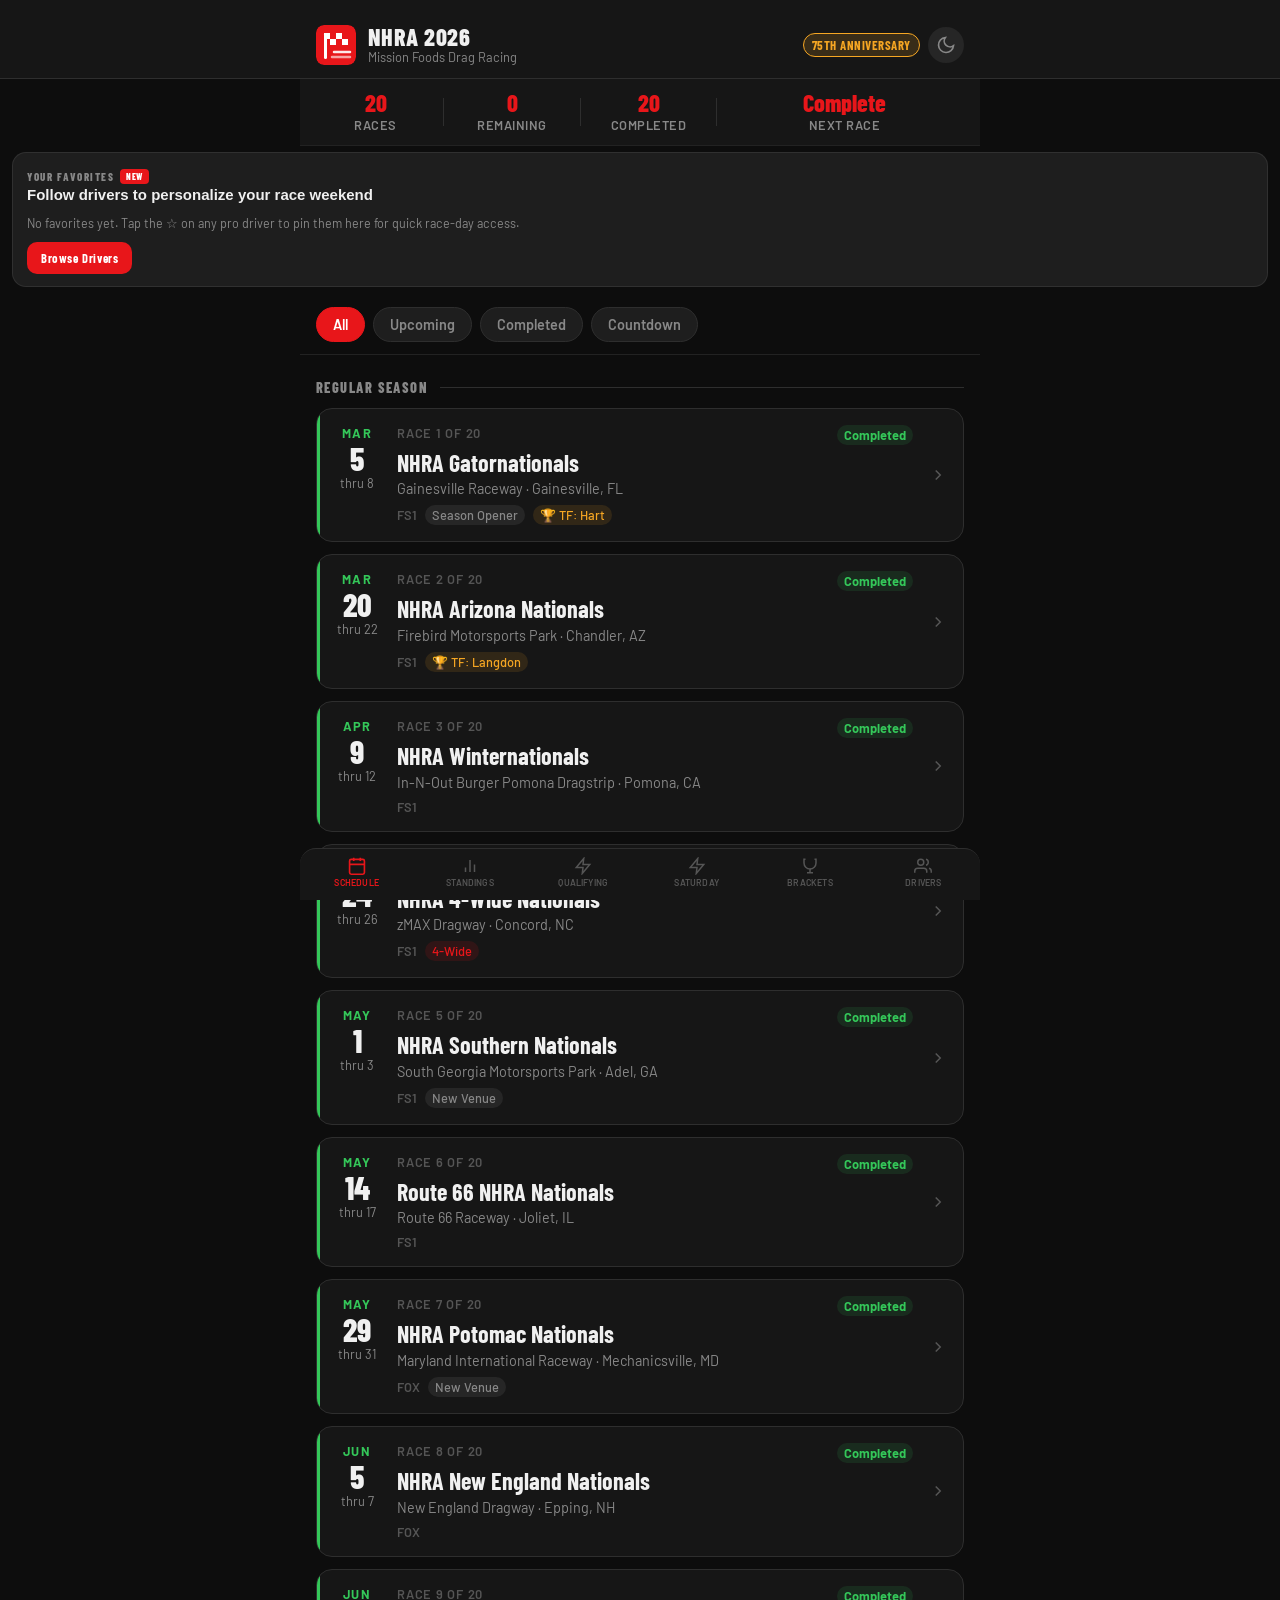
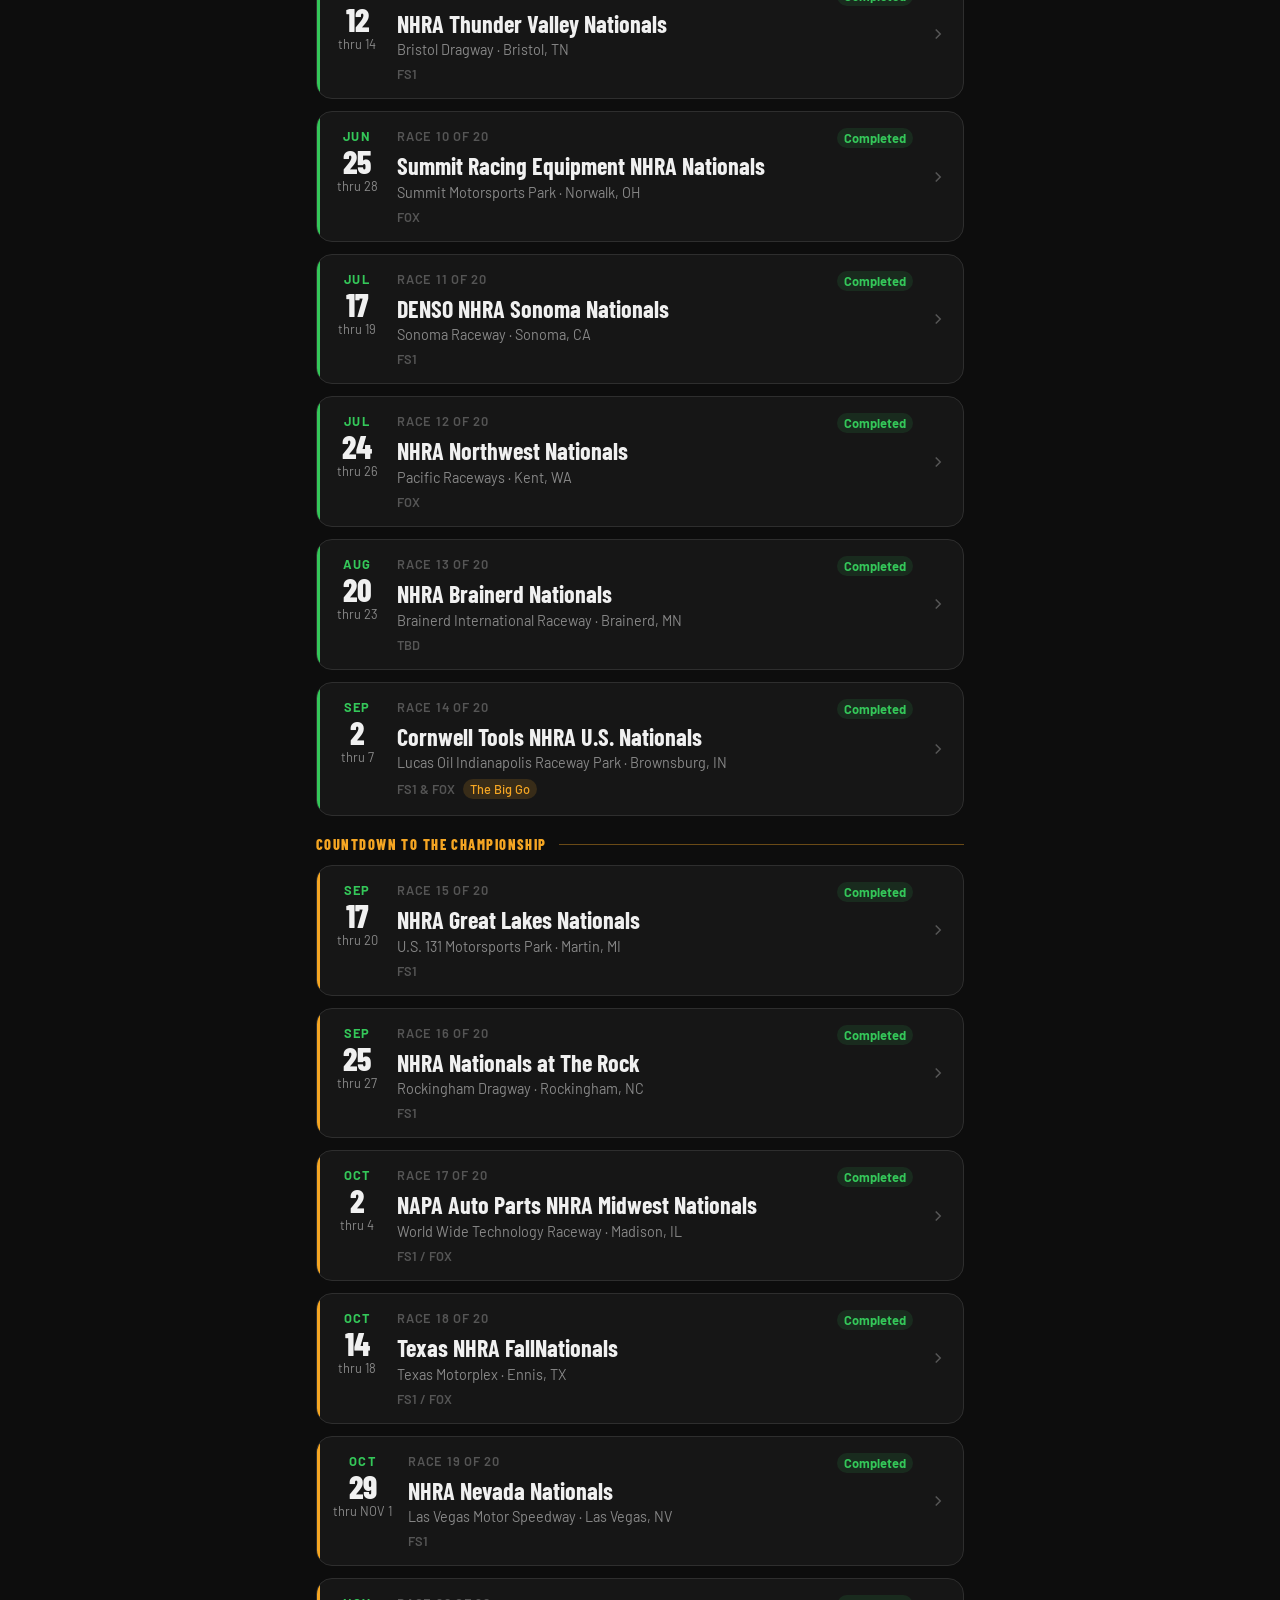
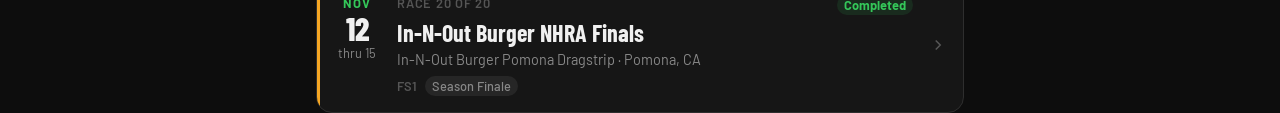
==== commit 10eb6c3d: "feat: Race Mode, Favorites, Saturday Showdown overhaul - Add Race Mode panel at top of Schedule view" ====
--- a/index.html
+++ b/index.html
@@ -109,6 +109,72 @@
 
   <!-- ══ SCHEDULE VIEW ══ -->
   <div id="view-schedule" class="view active-view">
+
+    <!-- ── RACE MODE PANEL (auto-shows on race weekends, toggleable any time) ── -->
+    <section class="race-mode" id="race-mode" aria-label="Race Mode" hidden>
+      <div class="rm-header">
+        <div class="rm-title-wrap">
+          <span class="rm-pulse" id="rm-pulse" aria-hidden="true"></span>
+          <div>
+            <div class="rm-eyebrow" id="rm-eyebrow">RACE MODE</div>
+            <div class="rm-title" id="rm-title">Race Weekend</div>
+          </div>
+        </div>
+        <button class="rm-toggle" id="rm-toggle" aria-pressed="true" aria-label="Toggle Race Mode">
+          <span class="rm-toggle-dot"></span>
+          <span class="rm-toggle-label" id="rm-toggle-label">ON</span>
+        </button>
+      </div>
+
+      <div class="rm-grid">
+        <div class="rm-card rm-now" id="rm-now">
+          <div class="rm-card-label">NOW</div>
+          <div class="rm-card-main" id="rm-now-main">—</div>
+          <div class="rm-card-sub" id="rm-now-sub">—</div>
+        </div>
+        <div class="rm-card rm-next" id="rm-next">
+          <div class="rm-card-label">UP NEXT</div>
+          <div class="rm-card-main" id="rm-next-main">—</div>
+          <div class="rm-card-sub" id="rm-next-sub">—</div>
+        </div>
+      </div>
+
+      <div class="rm-quicklinks" id="rm-quicklinks">
+        <button class="rm-ql" data-rm-jump="qualifying">
+          <span class="rm-ql-icon">⚡</span><span>Qualifying</span>
+        </button>
+        <button class="rm-ql" data-rm-jump="f2t">
+          <span class="rm-ql-icon">🏁</span><span>Saturday Showdown</span>
+        </button>
+        <button class="rm-ql" data-rm-jump="brackets">
+          <span class="rm-ql-icon">🏆</span><span>Brackets</span>
+        </button>
+        <button class="rm-ql" data-rm-jump="entries">
+          <span class="rm-ql-icon">👥</span><span>Drivers</span>
+        </button>
+      </div>
+
+      <div class="rm-footnote" id="rm-footnote">Live data refreshes every 5 minutes on race weekends · Source: NHRA.com</div>
+    </section>
+
+    <!-- ── FAVORITES PANEL ── -->
+    <section class="fav-panel" id="fav-panel" aria-label="Your Favorites">
+      <div class="fav-header">
+        <div>
+          <div class="fav-eyebrow">YOUR FAVORITES <span class="fav-new-badge">NEW</span></div>
+          <div class="fav-title" id="fav-title">Follow drivers to personalize your race weekend</div>
+        </div>
+        <button class="fav-manage" id="fav-manage" hidden>Manage</button>
+      </div>
+      <div class="fav-body" id="fav-body">
+        <div class="fav-empty" id="fav-empty">
+          <p class="fav-empty-text">No favorites yet. Tap the ☆ on any pro driver to pin them here for quick race-day access.</p>
+          <button class="fav-cta" data-rm-jump="entries">Browse Drivers</button>
+        </div>
+        <div class="fav-chips" id="fav-chips" hidden></div>
+      </div>
+    </section>
+
     <div class="filter-bar">
       <button class="filter-btn active" data-filter="all">All</button>
       <button class="filter-btn" data-filter="upcoming">Upcoming</button>
@@ -140,6 +206,51 @@
       <button class="class-tab" data-class="psm">Pro Stock Moto</button>
     </div>
     <div class="standings-wrap" id="standings-list"></div>
+  </div>
+
+  <!-- ══ 2FAST2TASTY VIEW ══ -->
+  <div id="view-f2t" class="view" hidden>
+    <div class="view-header">
+      <h2 class="view-title">⚡ Saturday Showdown <span class="update-badge">UPDATED</span></h2>
+      <p class="view-sub">Mission #2Fast2Tasty Challenge · Bonus points awarded every Saturday · Survive the Countdown reset</p>
+    </div>
+    <div class="f2t-explainer">
+      <div class="f2t-exp-row"><span class="f2t-exp-icon">🏆</span><span>Winner = <strong>3 pts</strong></span></div>
+      <div class="f2t-exp-row"><span class="f2t-exp-icon">🥈</span><span>Runner-up = <strong>2 pts</strong></span></div>
+      <div class="f2t-exp-row"><span class="f2t-exp-icon">⚡</span><span>Quickest losing semi = <strong>1 pt</strong></span></div>
+    </div>
+    <div class="f2t-class-tabs">
+      <button class="f2t-tab active" data-f2tclass="tf">Top Fuel</button>
+      <button class="f2t-tab" data-f2tclass="fc">Funny Car</button>
+      <button class="f2t-tab" data-f2tclass="ps">Pro Stock</button>
+      <button class="f2t-tab" data-f2tclass="psm">Pro Stock Moto</button>
+    </div>
+    <div class="f2t-wrap" id="f2t-list"></div>
+  </div>
+
+  <!-- ══ BRACKETS VIEW ══ -->
+  <div id="view-brackets" class="view" hidden>
+    <div class="view-header">
+      <h2 class="view-title">🏁 Race Day Brackets</h2>
+      <p class="view-sub">Round-by-round elimination results</p>
+    </div>
+    <div class="bracket-race-select-wrap">
+      <select class="qual-race-select" id="bracket-race-select">
+        <option value="">Select a Race...</option>
+      </select>
+    </div>
+    <div class="bracket-class-tabs" id="bracket-class-tabs" hidden>
+      <button class="qual-tab active" data-bclass="tf">Top Fuel</button>
+      <button class="qual-tab" data-bclass="fc">Funny Car</button>
+      <button class="qual-tab" data-bclass="ps">Pro Stock</button>
+      <button class="qual-tab" data-bclass="psm">Pro Stock Moto</button>
+      <button class="qual-tab" data-bclass="pm">Pro Mod</button>
+    </div>
+    <div class="bracket-wrap" id="bracket-list"></div>
+    <div class="qual-no-race" id="bracket-no-race">
+      <svg width="48" height="48" viewBox="0 0 24 24" fill="none" stroke="currentColor" stroke-width="1.5" opacity="0.3"><path d="M8 21h8M12 17v4M6 3H4v5a8 8 0 0 0 16 0V3h-2"/></svg>
+      <p>Select a completed race above</p>
+    </div>
   </div>
 
   <!-- ══ QUALIFYING VIEW ══ -->
@@ -213,35 +324,27 @@
   <!-- BOTTOM NAV -->
   <nav class="bottom-nav" role="navigation" aria-label="Main navigation">
     <button class="nav-btn active" data-view="schedule" aria-label="Schedule">
-      <svg width="20" height="20" viewBox="0 0 24 24" fill="none" stroke="currentColor" stroke-width="2">
-        <rect x="3" y="4" width="18" height="18" rx="2"/><path d="M16 2v4M8 2v4M3 10h18"/>
-      </svg>
+      <svg width="18" height="18" viewBox="0 0 24 24" fill="none" stroke="currentColor" stroke-width="2"><rect x="3" y="4" width="18" height="18" rx="2"/><path d="M16 2v4M8 2v4M3 10h18"/></svg>
       <span>Schedule</span>
     </button>
-    <button class="nav-btn" data-view="winners" aria-label="Winners">
-      <svg width="20" height="20" viewBox="0 0 24 24" fill="none" stroke="currentColor" stroke-width="2">
-        <path d="M8 21h8M12 17v4M6 3H4v5a8 8 0 0 0 16 0V3h-2"/>
-      </svg>
-      <span>Winners</span>
-    </button>
     <button class="nav-btn" data-view="standings" aria-label="Standings">
-      <svg width="20" height="20" viewBox="0 0 24 24" fill="none" stroke="currentColor" stroke-width="2">
-        <path d="M18 20V10M12 20V4M6 20v-6"/>
-      </svg>
+      <svg width="18" height="18" viewBox="0 0 24 24" fill="none" stroke="currentColor" stroke-width="2"><path d="M18 20V10M12 20V4M6 20v-6"/></svg>
       <span>Standings</span>
     </button>
     <button class="nav-btn" data-view="qualifying" aria-label="Qualifying">
-      <svg width="20" height="20" viewBox="0 0 24 24" fill="none" stroke="currentColor" stroke-width="2">
-        <path d="M13 2L3 14h9l-1 8 10-12h-9l1-8z"/>
-      </svg>
+      <svg width="18" height="18" viewBox="0 0 24 24" fill="none" stroke="currentColor" stroke-width="2"><path d="M13 2L3 14h9l-1 8 10-12h-9l1-8z"/></svg>
       <span>Qualifying</span>
     </button>
+    <button class="nav-btn" data-view="f2t" aria-label="Saturday Showdown">
+      <svg width="18" height="18" viewBox="0 0 24 24" fill="none" stroke="currentColor" stroke-width="2"><polygon points="13 2 3 14 12 14 11 22 21 10 12 10 13 2"/></svg>
+      <span>Saturday</span>
+    </button>
+    <button class="nav-btn" data-view="brackets" aria-label="Brackets">
+      <svg width="18" height="18" viewBox="0 0 24 24" fill="none" stroke="currentColor" stroke-width="2"><path d="M8 21h8M12 17v4M6 3H4v5a8 8 0 0 0 16 0V3h-2"/></svg>
+      <span>Brackets</span>
+    </button>
     <button class="nav-btn" data-view="entries" aria-label="Drivers">
-      <svg width="20" height="20" viewBox="0 0 24 24" fill="none" stroke="currentColor" stroke-width="2">
-        <path d="M17 21v-2a4 4 0 0 0-4-4H5a4 4 0 0 0-4 4v2"/>
-        <circle cx="9" cy="7" r="4"/>
-        <path d="M23 21v-2a4 4 0 0 0-3-3.87M16 3.13a4 4 0 0 1 0 7.75"/>
-      </svg>
+      <svg width="18" height="18" viewBox="0 0 24 24" fill="none" stroke="currentColor" stroke-width="2"><path d="M17 21v-2a4 4 0 0 0-4-4H5a4 4 0 0 0-4 4v2"/><circle cx="9" cy="7" r="4"/><path d="M23 21v-2a4 4 0 0 0-3-3.87M16 3.13a4 4 0 0 1 0 7.75"/></svg>
       <span>Drivers</span>
     </button>
   </nav>
--- a/style.css
+++ b/style.css
@@ -1125,6 +1125,8 @@
   border-radius: var(--radius-full);
   background: var(--accent);
   transition: width 0.6s cubic-bezier(0.16, 1, 0.3, 1);
+  position: relative;
+  overflow: hidden;
 }
 
 .standing-pts-col {
@@ -1460,7 +1462,7 @@
   white-space: nowrap; overflow: hidden; text-overflow: ellipsis;
 }
 .standing-bar-track { height: 5px; background: var(--surface-3); border-radius: var(--radius-full); overflow: hidden; }
-.standing-bar-fill { height: 100%; border-radius: var(--radius-full); background: var(--accent); transition: width 0.6s cubic-bezier(0.16,1,0.3,1); }
+
 .standing-pts-col { text-align: right; flex-shrink: 0; }
 .standing-pts { font-family: var(--font-display); font-size: var(--text-lg); font-weight: 800; color: var(--text); line-height: 1; }
 .standing-behind { font-size: var(--text-xs); color: var(--text-faint); font-weight: 600; }
@@ -2217,35 +2219,11 @@
   right: 0; top: 0; bottom: 0;
   background: var(--gold);
   border-radius: 0 var(--radius-full) var(--radius-full) 0;
-  opacity: 0.85;
-}
-.standing-bar-fill { position: relative; }
-.f2t-badge {
-  font-size: 10px;
-  font-weight: 800;
-  color: var(--gold);
-  background: var(--gold-dim);
-  border: 1px solid var(--gold);
-  padding: 1px 5px;
-  border-radius: var(--radius-full);
-  margin-left: 4px;
-  vertical-align: middle;
-}
-
-/* 2F2T section in standings */
-.f2t-info-box {
-  background: var(--gold-dim);
-  border: 1px solid var(--gold);
-  border-radius: var(--radius-md);
-  padding: var(--space-3) var(--space-4);
-  margin-bottom: var(--space-4);
-  font-size: var(--text-xs);
-  color: var(--gold);
-  font-weight: 600;
-  display: flex;
-  align-items: center;
-  gap: var(--space-2);
-}
+  min-width: 10px;
+  z-index: 2;
+  box-shadow: -2px 0 6px rgba(245,166,35,0.6);
+}
+
 
 /* ── BRACKET BUTTON ── */
 .bracket-btn {
@@ -2631,142 +2609,675 @@
 .entry-row.dm-clickable { display: flex; }
 
 
-/* ── DRIVER ANALYTICS MODAL ── */
-.da-hero {
-  display: flex;
-  align-items: center;
+
+
+
+
+/* ── DRIVER CARD ── */
+#driver-modal-sheet {
+  position: fixed;
+  bottom: 0; left: 0; right: 0;
+  z-index: 201;
+  background: var(--surface);
+  border-radius: var(--radius-xl) var(--radius-xl) 0 0;
+  max-height: 92dvh;
+  display: flex;
+  flex-direction: column;
+  transform: translateY(100%);
+  transition: transform 0.3s cubic-bezier(0.16,1,0.3,1);
+  max-width: 680px;
+  margin: 0 auto;
+  overflow: hidden;
+}
+#driver-modal-sheet.open { transform: translateY(0); }
+.bc-scroll {
+  overflow-y: auto;
+  -webkit-overflow-scrolling: touch;
+  flex: 1;
+  padding-bottom: calc(var(--space-10) + var(--safe-bottom));
+}
+
+/* HERO */
+.bc-hero {
+  background: linear-gradient(135deg, color-mix(in srgb, var(--card-accent) 30%, #000) 0%, #111 100%);
+  padding: var(--space-6) var(--space-5) var(--space-5);
+  display: flex;
   gap: var(--space-4);
-  padding: var(--space-5) var(--space-5) var(--space-4);
+  align-items: flex-end;
+  position: relative;
+  border-bottom: 2px solid var(--card-accent, var(--accent));
+}
+.bc-hero::before {
+  content:'';
+  position:absolute; inset:0;
+  background: repeating-linear-gradient(135deg,transparent,transparent 24px,rgba(255,255,255,0.02) 24px,rgba(255,255,255,0.02) 25px);
+  pointer-events:none;
+}
+.bc-x {
+  position: absolute;
+  top: var(--space-4); right: var(--space-4);
+  width: 30px; height: 30px;
+  border-radius: 50%;
+  background: rgba(255,255,255,0.12);
+  display: flex; align-items: center; justify-content: center;
+  color: rgba(255,255,255,0.7);
+  z-index: 2;
+  transition: background var(--transition);
+}
+.bc-x:hover { background: rgba(255,255,255,0.22); }
+.bc-hero-photo-col { flex-shrink: 0; position: relative; z-index: 1; }
+.bc-hero-img {
+  width: 96px; height: 96px;
+  border-radius: 50%;
+  object-fit: cover; object-position: top center;
+  border: 3px solid var(--card-accent, var(--accent));
+  box-shadow: 0 0 24px color-mix(in srgb, var(--card-accent, var(--accent)) 50%, transparent);
+  background: #222;
+  display: block;
+}
+.bc-hero-empty {
+  width: 96px; height: 96px;
+  border-radius: 50%;
+  background: #222;
+  border: 3px solid rgba(255,255,255,0.1);
+}
+.bc-hero-info { flex: 1; min-width: 0; position: relative; z-index: 1; }
+.bc-hero-class {
+  font-size: var(--text-xs);
+  font-weight: 800;
+  letter-spacing: 0.1em;
+  text-transform: uppercase;
+  color: var(--card-accent, var(--accent));
+  margin-bottom: 4px;
+}
+.bc-hero-name {
+  font-family: var(--font-display);
+  font-size: clamp(1.6rem, 5vw, 2.2rem);
+  font-weight: 800;
+  color: #fff;
+  line-height: 1.05;
+  margin-bottom: 4px;
+}
+.bc-hero-team {
+  font-size: var(--text-sm);
+  color: rgba(255,255,255,0.55);
+}
+.bc-champ {
+  display: inline-block;
+  margin-top: var(--space-2);
+  font-size: var(--text-xs);
+  font-weight: 800;
+  color: var(--gold);
+  background: rgba(245,166,35,0.15);
+  border: 1px solid var(--gold);
+  padding: 3px 10px;
+  border-radius: var(--radius-full);
+}
+
+/* STATS BLOCK */
+.bc-block {
+  padding: var(--space-4) var(--space-5);
   border-bottom: 1px solid var(--divider);
-  position: relative;
-}
-.da-photo {
-  width: 90px;
-  height: 90px;
-  border-radius: 50%;
-  object-fit: cover;
-  object-position: top center;
-  flex-shrink: 0;
-  border: 3px solid var(--accent);
-  background: var(--surface-3);
-}
-.da-photo-placeholder {
-  width: 90px;
-  height: 90px;
-  border-radius: 50%;
-  flex-shrink: 0;
-  background: var(--surface-3);
-  border: 3px solid var(--border);
-}
-.da-hero-info { flex: 1; min-width: 0; }
-.da-car-num {
-  font-family: var(--font-display);
-  font-size: var(--text-sm);
-  font-weight: 800;
-  color: var(--accent);
-  letter-spacing: 0.06em;
-  margin-bottom: 2px;
-}
-.da-name {
-  font-family: var(--font-display);
-  font-size: var(--text-2xl);
+}
+.bc-block-title {
+  font-size: var(--text-xs);
+  font-weight: 800;
+  text-transform: uppercase;
+  letter-spacing: 0.1em;
+  color: var(--text-faint);
+  margin-bottom: var(--space-4);
+  display: flex;
+  align-items: center;
+  gap: var(--space-2);
+  flex-wrap: wrap;
+}
+.bc-nums {
+  display: flex;
+  gap: 0;
+}
+.bc-num-item {
+  flex: 1;
+  text-align: center;
+  border-right: 1px solid var(--divider);
+  padding: var(--space-1) 0;
+}
+.bc-num-item:last-child { border-right: none; }
+.bc-num {
+  font-family: var(--font-display);
+  font-size: clamp(1.4rem, 5vw, 2rem);
   font-weight: 800;
   color: var(--text);
-  line-height: 1.1;
-  margin-bottom: 2px;
-}
-.da-team {
-  font-size: var(--text-xs);
-  color: var(--text-muted);
-  margin-bottom: var(--space-2);
-}
-.da-body {
+  line-height: 1;
+}
+.bc-num-lbl {
+  font-size: 9px;
+  font-weight: 700;
+  text-transform: uppercase;
+  letter-spacing: 0.05em;
+  color: var(--text-faint);
+  margin-top: 4px;
+}
+
+/* TWO COLUMN MINI CARDS */
+.bc-two-col {
+  display: flex;
+  gap: var(--space-3);
   padding: var(--space-4) var(--space-5);
-  display: flex;
-  flex-direction: column;
-  gap: var(--space-4);
-  padding-bottom: calc(var(--space-10) + var(--safe-bottom));
-}
-.da-season-card {
+  border-bottom: 1px solid var(--divider);
+}
+.bc-mini-card {
+  flex: 1;
+  background: var(--surface-2);
+  border: 1px solid var(--border);
   border-radius: var(--radius-lg);
   padding: var(--space-4);
-  border: 1px solid var(--border);
-}
-.da-season-26 { background: rgba(232,22,26,0.06); border-color: rgba(232,22,26,0.25); }
-.da-season-25 { background: var(--surface-2); }
-.da-season-label {
-  font-size: var(--text-xs);
-  font-weight: 800;
-  text-transform: uppercase;
-  letter-spacing: 0.1em;
-  color: var(--text-muted);
-  margin-bottom: var(--space-3);
-}
-.da-season-26 .da-season-label { color: var(--accent); }
-.da-stats-grid {
-  display: flex;
-  gap: var(--space-3);
-  flex-wrap: wrap;
-}
-.da-stat {
-  flex: 1;
-  min-width: 60px;
-  text-align: center;
-}
-.da-stat-val {
-  font-family: var(--font-display);
-  font-size: var(--text-2xl);
+}
+.bc-mini-label {
+  font-size: var(--text-xs);
+  font-weight: 800;
+  text-transform: uppercase;
+  letter-spacing: 0.08em;
+  color: var(--text-faint);
+  margin-bottom: var(--space-2);
+  display: flex;
+  align-items: center;
+  gap: 6px;
+}
+.bc-mini-big {
+  font-family: var(--font-display);
+  font-size: var(--text-3xl);
   font-weight: 800;
   color: var(--text);
   line-height: 1;
-}
-.da-champ { color: var(--gold) !important; }
-.da-stat-lbl {
+  margin-bottom: 4px;
+}
+.bc-gold { color: var(--gold) !important; }
+.bc-mini-sub {
+  font-size: var(--text-xs);
+  color: var(--text-muted);
+  line-height: 1.5;
+}
+
+/* ET TREND */
+.bc-trend-tag {
   font-size: 10px;
-  font-weight: 600;
+  font-weight: 800;
+  padding: 2px 8px;
+  border-radius: var(--radius-full);
+  text-transform: none;
+  letter-spacing: 0;
+}
+.bc-trend-good { background: rgba(52,199,89,0.12); color: #34C759; border: 1px solid rgba(52,199,89,0.3); }
+.bc-trend-bad  { background: rgba(232,22,26,0.1);  color: var(--accent); border: 1px solid rgba(232,22,26,0.3); }
+.bc-spark-wrap {
+  background: var(--surface-2);
+  border: 1px solid var(--border);
+  border-radius: var(--radius-md);
+  padding: var(--space-3) var(--space-4);
+  margin-bottom: var(--space-3);
+  display: flex;
+  align-items: center;
+  gap: var(--space-3);
+}
+.bc-spark-svg { flex: 1; height: 48px; overflow: visible; }
+.bc-spark-y-hi, .bc-spark-y-lo {
+  font-family: monospace;
+  font-size: 10px;
+  color: var(--text-faint);
+  flex-shrink: 0;
+  white-space: nowrap;
+}
+.bc-bests-row {
+  display: flex;
+  gap: var(--space-3);
+}
+.bc-best {
+  flex: 1;
+  background: var(--surface-2);
+  border: 1px solid var(--border);
+  border-radius: var(--radius-md);
+  padding: var(--space-3);
+  text-align: center;
+  display: flex;
+  flex-direction: column;
+  gap: 3px;
+}
+.bc-best-val {
+  font-family: var(--font-display);
+  font-size: var(--text-xl);
+  font-weight: 800;
+  color: var(--text);
+  line-height: 1;
+}
+.bc-best-lbl {
+  font-size: 9px;
+  font-weight: 700;
+  text-transform: uppercase;
+  letter-spacing: 0.05em;
+  color: var(--text-faint);
+}
+
+/* Clickable driver rows */
+.entry-row-clickable { cursor: pointer; -webkit-tap-highlight-color: transparent; }
+.entry-row-clickable:active { transform: scale(0.98); background: var(--surface-3); }
+.entry-chevron { color: var(--text-faint); flex-shrink: 0; display: flex; align-items: center; }
+.entry-row-clickable:hover .entry-chevron { color: var(--accent); }
+
+
+/* ── TOURNAMENT BRACKET ── */
+.tb-bracket {
+  display: flex;
+  flex-direction: column;
+  gap: var(--space-2);
+  padding: var(--space-2) var(--space-4) calc(var(--space-20) + var(--safe-bottom));
+  max-width: 680px;
+  margin: 0 auto;
+}
+
+.tb-round {
+  display: flex;
+  flex-direction: column;
+  gap: var(--space-2);
+}
+
+.tb-round-hdr {
+  font-family: var(--font-display);
+  font-size: var(--text-xs);
+  font-weight: 800;
+  text-transform: uppercase;
+  letter-spacing: 0.12em;
+  color: var(--text-faint);
+  padding: var(--space-3) 0 var(--space-1);
+  border-top: 1px solid var(--divider);
+  margin-top: var(--space-2);
+}
+.tb-round:first-child .tb-round-hdr { border-top: none; margin-top: 0; }
+.tb-final-hdr { color: var(--gold); }
+
+.tb-matchup {
+  background: var(--surface);
+  border: 1px solid var(--border);
+  border-radius: var(--radius-lg);
+  overflow: hidden;
+}
+.tb-final-matchup {
+  border-color: var(--gold);
+  box-shadow: 0 0 16px rgba(245,166,35,0.15);
+}
+
+.tb-car {
+  display: flex;
+  align-items: center;
+  padding: var(--space-3) var(--space-4);
+}
+.tb-win {
+  background: rgba(52,199,89,0.06);
+  border-bottom: 1px solid var(--divider);
+}
+.tb-lose {
+  opacity: 0.5;
+}
+.tb-final-matchup .tb-win {
+  background: rgba(245,166,35,0.08);
+}
+
+.tb-car-left {
+  display: flex;
+  align-items: center;
+  gap: var(--space-3);
+  flex: 1;
+  min-width: 0;
+}
+
+.tb-medal {
+  width: 28px;
+  height: 28px;
+  border-radius: 50%;
+  display: flex;
+  align-items: center;
+  justify-content: center;
+  font-family: var(--font-display);
+  font-size: var(--text-xs);
+  font-weight: 800;
+  flex-shrink: 0;
+  background: rgba(52,199,89,0.2);
+  color: #34C759;
+  border: 1.5px solid rgba(52,199,89,0.5);
+}
+.tb-final-matchup .tb-win .tb-medal {
+  background: rgba(245,166,35,0.2);
+  color: var(--gold);
+  border-color: rgba(245,166,35,0.5);
+}
+.tb-medal-l {
+  background: var(--surface-3);
+  color: var(--text-faint);
+  border-color: var(--border);
+}
+
+.tb-car-name {
+  font-family: var(--font-display);
+  font-size: var(--text-lg);
+  font-weight: 700;
+  color: var(--text);
+  white-space: nowrap;
+  overflow: hidden;
+  text-overflow: ellipsis;
+  line-height: 1.2;
+}
+.tb-win .tb-car-name { color: #34C759; }
+.tb-final-matchup .tb-win .tb-car-name { color: var(--gold); }
+
+.tb-car-run {
+  font-size: var(--text-xs);
+  color: var(--text-faint);
+  font-family: monospace;
+  margin-top: 1px;
+}
+
+.tb-vs {
+  font-size: 10px;
+  font-weight: 700;
   text-transform: uppercase;
   letter-spacing: 0.06em;
   color: var(--text-faint);
-  margin-top: 3px;
-}
-.da-no-data {
+  text-align: center;
+  padding: 2px var(--space-4);
+  background: var(--surface-2);
+  border-top: 1px solid var(--divider);
+  border-bottom: 1px solid var(--divider);
+}
+
+.tb-advances {
+  font-size: 10px;
+  font-weight: 700;
+  color: var(--text-faint);
+  text-align: right;
+  padding: var(--space-2) var(--space-4);
+  background: var(--surface-2);
+}
+.tb-champ {
+  color: var(--gold);
   font-size: var(--text-sm);
-  color: var(--text-faint);
-  font-style: italic;
-  padding: var(--space-2) 0;
-}
-.da-sponsor-row {
-  display: flex;
-  align-items: flex-start;
-  gap: var(--space-3);
-  padding: var(--space-3) var(--space-4);
-  background: var(--surface-2);
-  border-radius: var(--radius-md);
-  border: 1px solid var(--border);
-}
-.da-sponsor-label {
-  font-size: var(--text-xs);
-  font-weight: 700;
-  text-transform: uppercase;
-  letter-spacing: 0.06em;
-  color: var(--text-faint);
-  flex-shrink: 0;
-  padding-top: 2px;
-}
-.da-sponsor-val {
-  font-size: var(--text-sm);
-  color: var(--text-muted);
-  flex: 1;
-}
-
-/* Clickable driver rows */
-.entry-row-clickable { cursor: pointer; -webkit-tap-highlight-color: transparent; }
-.entry-row-clickable:active { background: var(--surface-3); transform: scale(0.99); }
-.entry-chevron {
-  color: var(--text-faint);
-  flex-shrink: 0;
-  display: flex;
-  align-items: center;
-  transition: color var(--transition);
-}
-.entry-row-clickable:hover .entry-chevron { color: var(--accent); }
+  font-weight: 800;
+  text-align: center;
+}
+
+/* ═══════════════════════════════════════════════════════════════════════
+   RACE MODE + FAVORITES + REFINED LABELS  (added in mass-improved pass)
+   ═══════════════════════════════════════════════════════════════════════ */
+
+/* ─── Race Mode panel ─── */
+.race-mode{
+  margin: var(--space-12, 12px) var(--space-12, 12px) var(--space-8, 8px);
+  padding: 14px 14px 12px;
+  border-radius: 16px;
+  background: linear-gradient(135deg, rgba(232,22,26,0.16) 0%, rgba(232,22,26,0.04) 60%, transparent 100%),
+              var(--surface-2, #1a1a1a);
+  border: 1px solid rgba(232,22,26,0.45);
+  box-shadow: 0 8px 28px -16px rgba(232,22,26,0.6);
+  position: relative;
+  overflow: hidden;
+}
+.race-mode::before{
+  content:"";
+  position:absolute; inset:0;
+  background: radial-gradient(120% 60% at 0% 0%, rgba(232,22,26,0.18), transparent 60%);
+  pointer-events:none;
+}
+.rm-header{
+  display:flex; align-items:center; justify-content:space-between;
+  gap:10px; margin-bottom:12px; position:relative;
+}
+.rm-title-wrap{ display:flex; align-items:center; gap:10px; }
+.rm-pulse{
+  width:10px; height:10px; border-radius:50%;
+  background:#E8161A; flex-shrink:0;
+  box-shadow: 0 0 0 0 rgba(232,22,26,0.7);
+  animation: rmPulse 2s infinite;
+}
+.race-mode.rm-inactive .rm-pulse{ background:var(--text-muted,#888); animation:none; box-shadow:none; }
+@keyframes rmPulse{
+  0%{ box-shadow:0 0 0 0 rgba(232,22,26,0.7); }
+  70%{ box-shadow:0 0 0 10px rgba(232,22,26,0); }
+  100%{ box-shadow:0 0 0 0 rgba(232,22,26,0); }
+}
+.rm-eyebrow{
+  font-family: 'Barlow Condensed', sans-serif;
+  font-size:11px; font-weight:800; letter-spacing:1.6px;
+  color:#E8161A; text-transform:uppercase;
+}
+.rm-title{
+  font-family:'Barlow Condensed', sans-serif;
+  font-weight:700; font-size:20px; line-height:1.1;
+  color:var(--text, #fff);
+}
+.rm-toggle{
+  display:inline-flex; align-items:center; gap:6px;
+  background:rgba(255,255,255,0.06);
+  border:1px solid rgba(255,255,255,0.14);
+  color:var(--text,#fff);
+  border-radius:999px; padding:4px 10px 4px 6px;
+  font-size:11px; font-weight:700; letter-spacing:0.5px;
+  cursor:pointer; transition:background .15s;
+}
+.rm-toggle:hover{ background:rgba(255,255,255,0.12); }
+.rm-toggle-dot{
+  width:14px; height:14px; border-radius:50%;
+  background:#E8161A;
+  box-shadow:0 0 8px rgba(232,22,26,0.6);
+}
+.race-mode.rm-inactive .rm-toggle-dot{ background:var(--text-muted,#666); box-shadow:none; }
+
+.rm-grid{
+  display:grid; grid-template-columns: 1fr 1fr; gap:10px;
+  position:relative;
+}
+.rm-card{
+  background: rgba(0,0,0,0.30);
+  border:1px solid rgba(255,255,255,0.08);
+  border-radius:12px; padding:10px 12px;
+  min-width:0;
+}
+.rm-card-label{
+  font-family:'Barlow Condensed',sans-serif;
+  font-size:10px; font-weight:800; letter-spacing:1.4px;
+  color:var(--text-muted,#9a9a9a); margin-bottom:4px;
+}
+.rm-card-main{
+  font-family:'Barlow Condensed',sans-serif;
+  font-weight:700; font-size:16px; line-height:1.15;
+  color:var(--text,#fff);
+  overflow:hidden; text-overflow:ellipsis;
+  display:-webkit-box; -webkit-line-clamp:2; -webkit-box-orient:vertical;
+}
+.rm-card-sub{
+  font-size:12px; color:var(--text-muted,#9a9a9a); margin-top:3px;
+  overflow:hidden; text-overflow:ellipsis; white-space:nowrap;
+}
+
+.rm-quicklinks{
+  display:grid; grid-template-columns:repeat(4, 1fr); gap:6px;
+  margin-top:12px; position:relative;
+}
+.rm-ql{
+  background:rgba(255,255,255,0.05);
+  border:1px solid rgba(255,255,255,0.1);
+  color:var(--text,#fff);
+  border-radius:10px; padding:8px 4px;
+  display:flex; flex-direction:column; align-items:center; gap:3px;
+  font-size:10.5px; font-weight:600; letter-spacing:0.3px;
+  cursor:pointer; transition:transform .12s, background .15s;
+  min-width:0;
+}
+.rm-ql:hover{ background:rgba(232,22,26,0.18); }
+.rm-ql:active{ transform:scale(0.96); }
+.rm-ql-icon{ font-size:16px; line-height:1; }
+.rm-ql span:last-child{
+  overflow:hidden; text-overflow:ellipsis; white-space:nowrap;
+  max-width:100%;
+}
+
+.rm-footnote{
+  margin-top:10px; font-size:10.5px; color:var(--text-muted,#888);
+  line-height:1.3; position:relative;
+}
+
+/* ─── Favorites panel ─── */
+.fav-panel{
+  margin: 8px 12px 8px;
+  padding:12px 14px;
+  border-radius:14px;
+  background: var(--surface-2, #1a1a1a);
+  border:1px solid rgba(255,255,255,0.08);
+}
+.fav-header{
+  display:flex; align-items:center; justify-content:space-between;
+  gap:10px; margin-bottom:10px;
+}
+.fav-eyebrow{
+  font-family:'Barlow Condensed',sans-serif;
+  font-size:11px; font-weight:800; letter-spacing:1.5px;
+  color:var(--text-muted,#9a9a9a); text-transform:uppercase;
+  display:inline-flex; align-items:center; gap:6px;
+}
+.fav-new-badge{
+  background:#E8161A; color:#fff;
+  font-size:9px; font-weight:800; letter-spacing:0.6px;
+  padding:2px 6px; border-radius:4px;
+}
+.fav-title{
+  font-family:'Barlow Condensed',sans-serif;
+  font-weight:600; font-size:15px; line-height:1.2;
+  color:var(--text,#fff); margin-top:2px;
+}
+.fav-manage{
+  background:transparent; border:1px solid rgba(255,255,255,0.16);
+  color:var(--text,#fff);
+  font-size:11px; font-weight:600;
+  padding:4px 10px; border-radius:999px; cursor:pointer;
+}
+.fav-manage:hover{ background:rgba(255,255,255,0.06); }
+.fav-empty-text{
+  font-size:12.5px; color:var(--text-muted,#9a9a9a);
+  line-height:1.45; margin:0 0 10px;
+}
+.fav-cta{
+  background:#E8161A; color:#fff;
+  border:none; border-radius:10px;
+  font-weight:700; font-size:12.5px;
+  padding:8px 14px; cursor:pointer;
+  font-family:'Barlow Condensed',sans-serif; letter-spacing:0.6px;
+}
+.fav-cta:hover{ background:#c81014; }
+
+.fav-chips{
+  display:flex; flex-wrap:wrap; gap:8px;
+}
+.fav-chip{
+  display:inline-flex; align-items:center; gap:6px;
+  background:rgba(232,22,26,0.10);
+  border:1px solid rgba(232,22,26,0.45);
+  color:var(--text,#fff);
+  border-radius:999px;
+  padding:4px 4px 4px 10px;
+  font-size:12px; font-weight:600;
+  cursor:pointer; transition:background .15s;
+  max-width:100%;
+}
+.fav-chip:hover{ background:rgba(232,22,26,0.20); }
+.fav-chip-name{
+  overflow:hidden; text-overflow:ellipsis; white-space:nowrap;
+  max-width:160px;
+}
+.fav-chip-x{
+  display:inline-flex; align-items:center; justify-content:center;
+  width:20px; height:20px; border-radius:50%;
+  background:rgba(0,0,0,0.35); color:#fff;
+  font-size:14px; line-height:1;
+  border:none; cursor:pointer; padding:0;
+}
+.fav-chip-x:hover{ background:rgba(0,0,0,0.55); }
+
+/* ─── Favorite star button on entry rows ─── */
+.entry-row{ position:relative; }
+.fav-star{
+  position:absolute; top:8px; right:8px;
+  width:32px; height:32px; border-radius:50%;
+  background:rgba(0,0,0,0.35);
+  border:1px solid rgba(255,255,255,0.10);
+  color:var(--text-muted,#9a9a9a);
+  font-size:16px; line-height:1;
+  display:inline-flex; align-items:center; justify-content:center;
+  cursor:pointer; padding:0;
+  transition:transform .12s, color .15s, background .15s, border-color .15s;
+  z-index:2;
+}
+.fav-star:hover{ background:rgba(232,22,26,0.20); color:#fff; }
+.fav-star:active{ transform:scale(0.9); }
+.fav-star.is-fav{
+  color:#FFD33A;
+  border-color:rgba(255,211,58,0.55);
+  background:rgba(255,211,58,0.12);
+}
+.entry-row.is-fav{
+  box-shadow: inset 3px 0 0 #FFD33A;
+}
+
+/* ─── "UPDATED" badge for sharper section labels ─── */
+.update-badge{
+  display:inline-block;
+  background:#E8161A; color:#fff;
+  font-family:'Barlow Condensed',sans-serif;
+  font-size:10px; font-weight:800; letter-spacing:1px;
+  padding:2px 7px; border-radius:5px;
+  vertical-align:middle; margin-left:6px;
+  transform:translateY(-2px);
+}
+
+/* ─── Saturday Showdown hero (drops into 2F2T view) ─── */
+.sat-hero{
+  margin: 4px 14px 12px;
+  padding: 14px 14px 12px;
+  border-radius: 14px;
+  background: linear-gradient(135deg, rgba(255,211,58,0.14) 0%, rgba(232,22,26,0.10) 100%),
+              var(--surface-2, #1a1a1a);
+  border:1px solid rgba(255,211,58,0.35);
+}
+.sat-hero-eyebrow{
+  font-family:'Barlow Condensed',sans-serif;
+  font-size:11px; font-weight:800; letter-spacing:1.6px;
+  color:#FFD33A; text-transform:uppercase;
+  display:inline-flex; align-items:center; gap:6px;
+}
+.sat-hero-title{
+  font-family:'Barlow Condensed',sans-serif;
+  font-weight:700; font-size:18px; line-height:1.15;
+  color:var(--text,#fff); margin-top:4px;
+}
+.sat-hero-sub{
+  font-size:12.5px; color:var(--text-muted,#bdbdbd);
+  margin-top:4px; line-height:1.4;
+}
+.sat-hero-meta{
+  display:flex; flex-wrap:wrap; gap:6px; margin-top:8px;
+}
+.sat-hero-chip{
+  font-size:11px; font-weight:600;
+  padding:3px 8px; border-radius:999px;
+  background:rgba(255,255,255,0.06);
+  border:1px solid rgba(255,255,255,0.10);
+  color:var(--text,#fff);
+}
+
+/* ─── Mobile-tightening ─── */
+@media (max-width: 380px){
+  .rm-quicklinks{ grid-template-columns:repeat(4, 1fr); }
+  .rm-ql{ font-size:9.5px; padding:7px 2px; }
+  .rm-ql-icon{ font-size:14px; }
+  .rm-title{ font-size:18px; }
+  .fav-chip-name{ max-width:120px; }
+}
+
+/* ─── Make sure new sections don't overlap bottom nav on small screens ─── */
+.race-mode + .fav-panel{ margin-top:6px; }
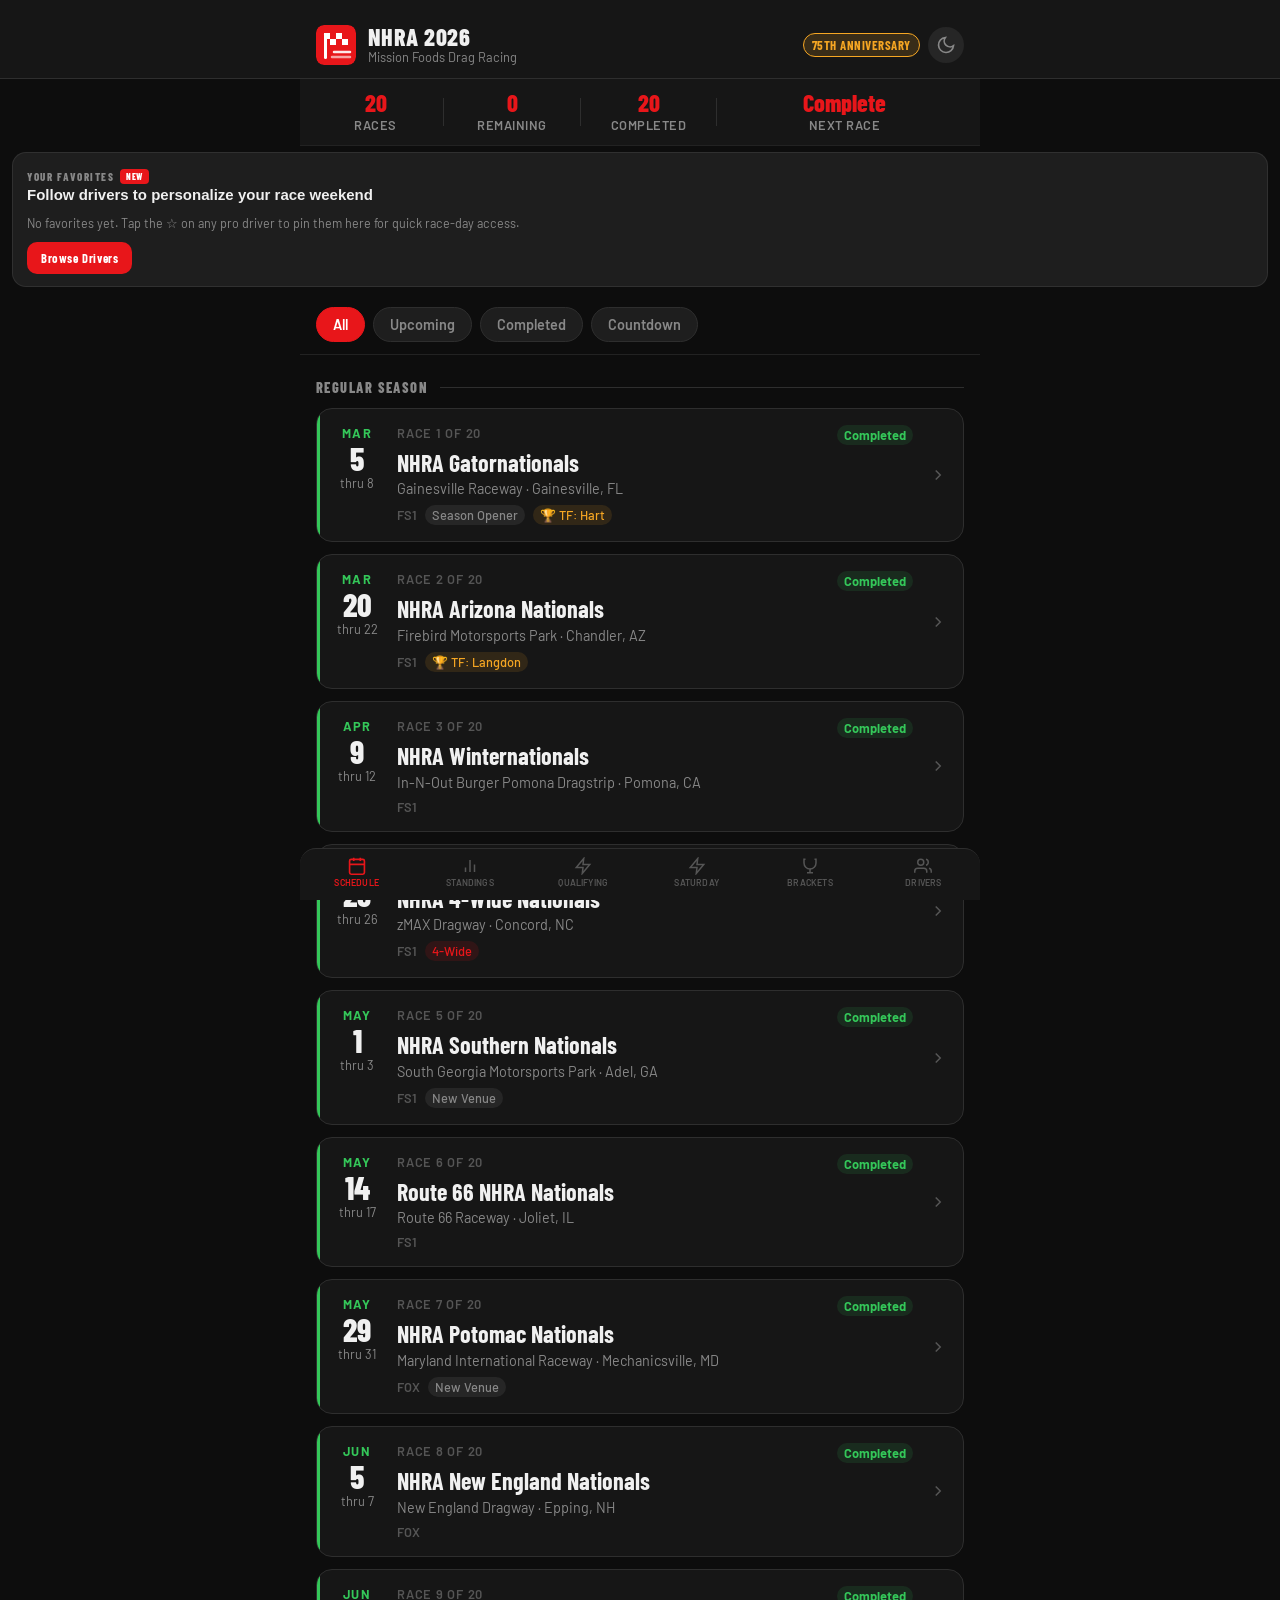
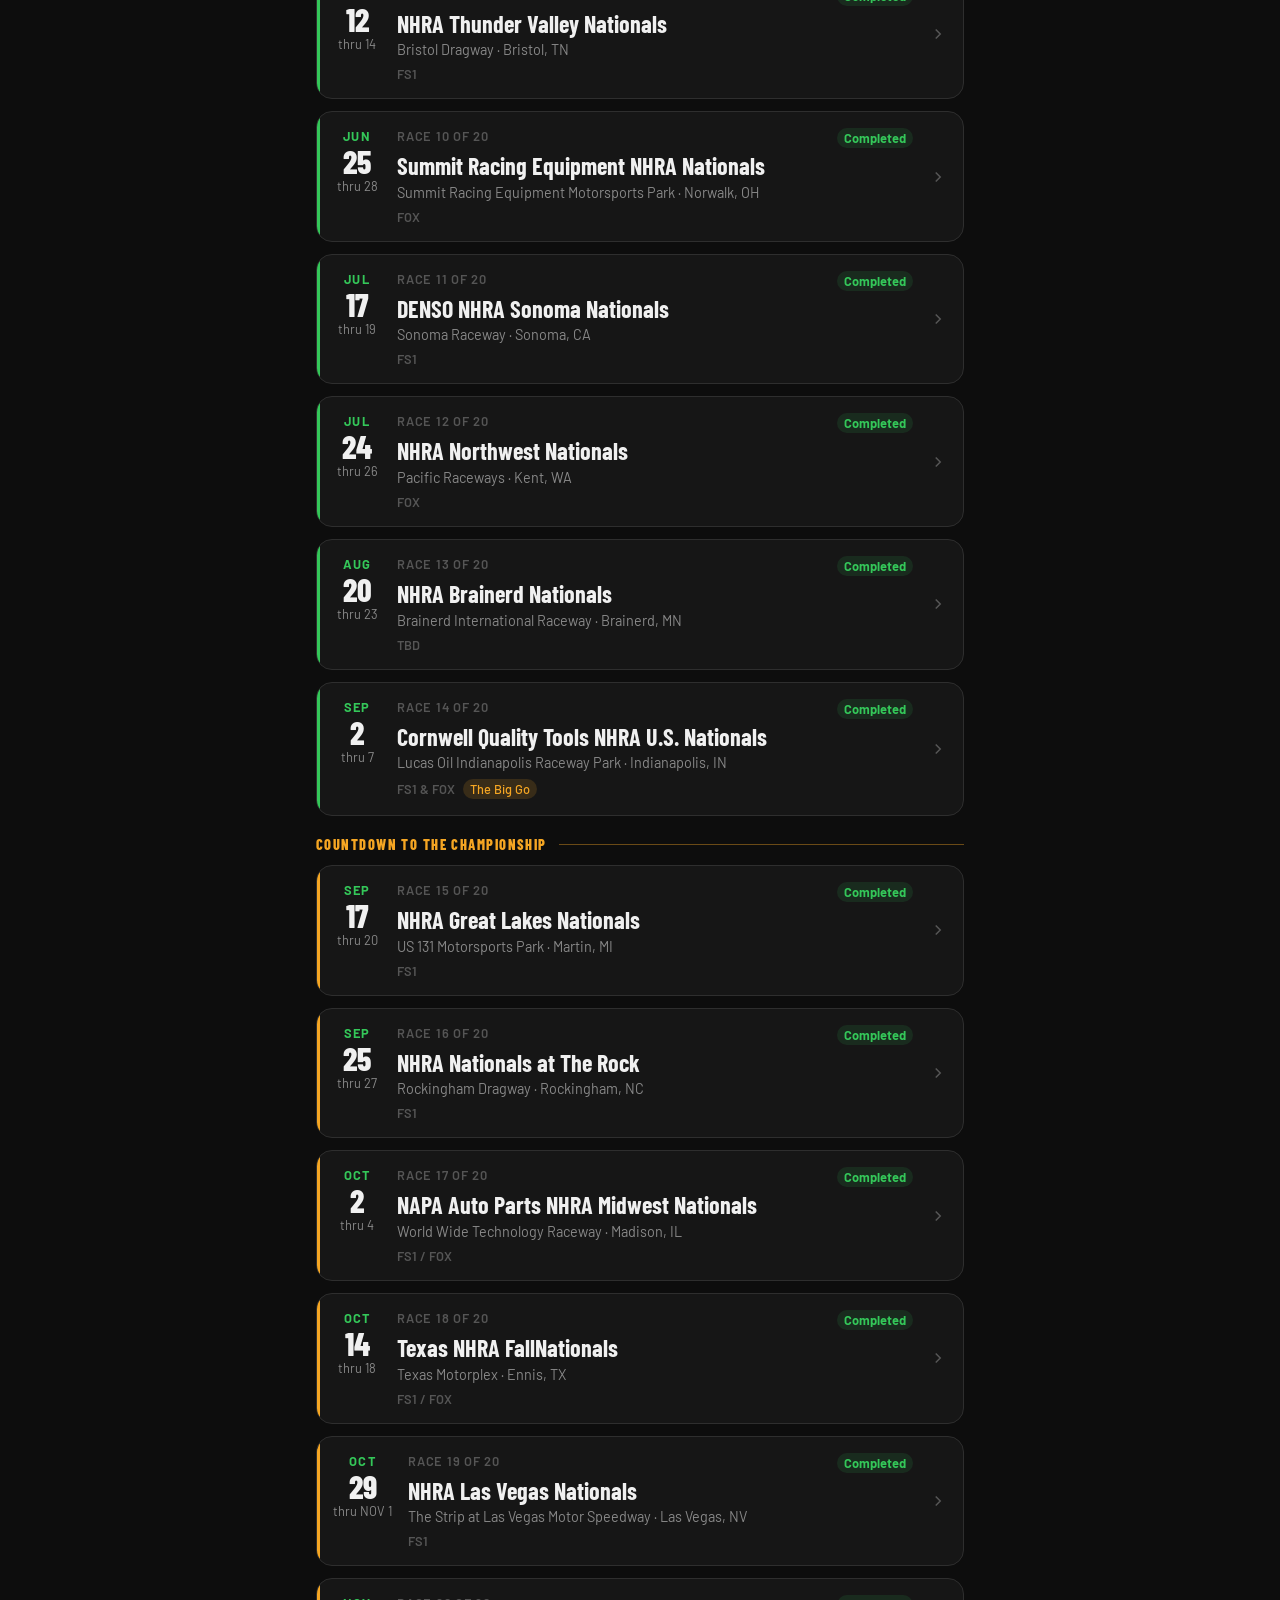
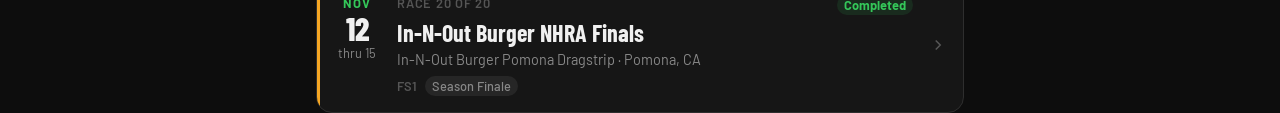
==== commit 5a117eed: "feat: redesign Brackets tab with visual elimination tree + champion hero - Replace vertical W-lost-t" ====
--- a/index.html
+++ b/index.html
@@ -231,22 +231,29 @@
   <!-- ══ BRACKETS VIEW ══ -->
   <div id="view-brackets" class="view" hidden>
     <div class="view-header">
-      <h2 class="view-title">🏁 Race Day Brackets</h2>
-      <p class="view-sub">Round-by-round elimination results</p>
-    </div>
-    <div class="bracket-race-select-wrap">
-      <select class="qual-race-select" id="bracket-race-select">
-        <option value="">Select a Race...</option>
-      </select>
-    </div>
-    <div class="bracket-class-tabs" id="bracket-class-tabs" hidden>
+      <h2 class="view-title">🏁 Race Day Brackets <span class="update-badge">REDESIGNED</span></h2>
+      <p class="view-sub">Visual elimination tree · Round-by-round results from each completed event</p>
+    </div>
+
+    <!-- Race pill selector (replaces dropdown) -->
+    <div class="bk-race-row" id="bk-race-row" role="tablist" aria-label="Select race"></div>
+    <select class="qual-race-select bk-race-select-fallback" id="bracket-race-select" aria-hidden="true" hidden>
+      <option value="">Select a Race...</option>
+    </select>
+
+    <!-- Class tabs -->
+    <div class="bracket-class-tabs bk-class-tabs" id="bracket-class-tabs" hidden>
       <button class="qual-tab active" data-bclass="tf">Top Fuel</button>
       <button class="qual-tab" data-bclass="fc">Funny Car</button>
       <button class="qual-tab" data-bclass="ps">Pro Stock</button>
       <button class="qual-tab" data-bclass="psm">Pro Stock Moto</button>
       <button class="qual-tab" data-bclass="pm">Pro Mod</button>
     </div>
-    <div class="bracket-wrap" id="bracket-list"></div>
+
+    <!-- Bracket render target -->
+    <div class="bracket-wrap bk-wrap" id="bracket-list"></div>
+
+    <!-- Empty state -->
     <div class="qual-no-race" id="bracket-no-race">
       <svg width="48" height="48" viewBox="0 0 24 24" fill="none" stroke="currentColor" stroke-width="1.5" opacity="0.3"><path d="M8 21h8M12 17v4M6 3H4v5a8 8 0 0 0 16 0V3h-2"/></svg>
       <p>Select a completed race above</p>
--- a/style.css
+++ b/style.css
@@ -3281,3 +3281,425 @@
 
 /* ─── Make sure new sections don't overlap bottom nav on small screens ─── */
 .race-mode + .fav-panel{ margin-top:6px; }
+
+/* Reconciliation verify link in Race Mode footnote */
+.rm-verify-link{
+  color:#fff;
+  text-decoration:underline;
+  text-decoration-color: rgba(232,22,26,0.6);
+  text-underline-offset: 2px;
+  font-weight:600;
+  white-space:nowrap;
+}
+.rm-verify-link:hover{ color:#FF6B6F; text-decoration-color:#FF6B6F; }
+
+/* ════════════════════════════════════════════════════════════════════════
+   BRACKETS TAB — REDESIGN
+   Champion hero + true bracket tree (QF / SF / Final) + stat strip
+   ════════════════════════════════════════════════════════════════════════ */
+
+/* ── Race pill selector (replaces dropdown) ───────────────────────────── */
+.bk-race-row{
+  display:flex;
+  gap:8px;
+  overflow-x:auto;
+  -webkit-overflow-scrolling:touch;
+  padding:4px 4px 10px;
+  margin:0 -4px 12px;
+  scrollbar-width:none;
+}
+.bk-race-row::-webkit-scrollbar{ display:none; }
+.bk-race-row:empty{ display:none; }
+
+.bk-race-pill{
+  flex:0 0 auto;
+  display:inline-flex;
+  align-items:center;
+  gap:6px;
+  padding:8px 14px;
+  background:rgba(255,255,255,0.04);
+  border:1px solid rgba(255,255,255,0.10);
+  border-radius:999px;
+  color:#cfd5e0;
+  font-size:13px;
+  font-weight:600;
+  letter-spacing:0.01em;
+  cursor:pointer;
+  white-space:nowrap;
+  transition:background .15s, border-color .15s, color .15s, transform .15s;
+}
+.bk-race-pill:hover{
+  background:rgba(255,255,255,0.07);
+  border-color:rgba(255,255,255,0.18);
+  color:#fff;
+}
+.bk-race-pill.is-active{
+  background:linear-gradient(135deg, #FF2E33 0%, #C8161A 100%);
+  border-color:#FF6B6F;
+  color:#fff;
+  box-shadow:0 4px 12px rgba(255,46,51,0.30);
+}
+.bk-race-pill-num{
+  font-size:11px;
+  opacity:0.7;
+  font-weight:700;
+}
+.bk-race-pill.is-active .bk-race-pill-num{ opacity:0.85; }
+.bk-race-pill-name{ font-size:13px; }
+
+/* ── Class tabs (already styled by .qual-tab; just give the row breathing
+       room when it sits under the new pill selector) ───────────────────── */
+.bk-class-tabs{ margin-top:4px; }
+
+/* ── Wrap for the rendered bracket ────────────────────────────────────── */
+.bk-wrap{ margin-top:8px; }
+
+/* ── Champion hero ─────────────────────────────────────────────────────── */
+.bk-champion{
+  position:relative;
+  display:flex;
+  align-items:stretch;
+  gap:16px;
+  padding:18px 18px 18px 14px;
+  margin:6px 0 16px;
+  background:
+    radial-gradient(120% 140% at 0% 0%, rgba(0,200,90,0.18) 0%, transparent 55%),
+    linear-gradient(135deg, rgba(255,205,30,0.10) 0%, rgba(255,46,51,0.06) 100%),
+    rgba(20,22,28,0.85);
+  border:1px solid rgba(255,205,30,0.32);
+  border-radius:16px;
+  box-shadow:
+    0 0 0 1px rgba(0,0,0,0.20) inset,
+    0 10px 30px rgba(0,0,0,0.35);
+  overflow:hidden;
+}
+.bk-champion::before{
+  content:"";
+  position:absolute;
+  inset:0;
+  background:
+    radial-gradient(60% 80% at 100% 0%, rgba(255,205,30,0.10) 0%, transparent 60%);
+  pointer-events:none;
+}
+.bk-champion-lights{
+  display:flex;
+  flex-direction:column;
+  gap:6px;
+  padding:6px 6px;
+  background:rgba(0,0,0,0.45);
+  border:1px solid rgba(255,255,255,0.08);
+  border-radius:10px;
+  align-self:center;
+}
+.bk-light{
+  display:block;
+  width:14px;
+  height:14px;
+  border-radius:50%;
+  background:rgba(255,255,255,0.06);
+  border:1px solid rgba(255,255,255,0.08);
+}
+.bk-light-amber{ background:radial-gradient(circle at 35% 30%, #6b4a08 0%, #3a2802 70%); }
+.bk-light-green { background:radial-gradient(circle at 35% 30%, #0a3f1b 0%, #062710 70%); }
+.bk-light.is-on.bk-light-green{
+  background:radial-gradient(circle at 35% 30%, #46ff8a 0%, #0aa83f 60%, #044e1c 100%);
+  box-shadow:0 0 12px rgba(70,255,138,0.65), 0 0 22px rgba(70,255,138,0.35);
+  border-color:rgba(70,255,138,0.55);
+}
+.bk-champion-body{
+  flex:1 1 auto;
+  min-width:0;
+}
+.bk-champion-eyebrow{
+  font-size:11px;
+  font-weight:700;
+  letter-spacing:0.10em;
+  text-transform:uppercase;
+  color:#FFD93D;
+  margin-bottom:4px;
+}
+.bk-champion-name{
+  font-size:24px;
+  font-weight:800;
+  letter-spacing:-0.01em;
+  color:#fff;
+  line-height:1.1;
+  margin-bottom:6px;
+  text-shadow:0 1px 0 rgba(0,0,0,0.40);
+  word-break:break-word;
+}
+.bk-champion-meta{
+  display:flex;
+  flex-wrap:wrap;
+  align-items:center;
+  gap:6px;
+  font-size:13px;
+  color:#cfd5e0;
+}
+.bk-champion-race{ font-weight:600; color:#e6ebf2; }
+.bk-champion-dot{ opacity:0.5; }
+.bk-champion-run{
+  font-variant-numeric:tabular-nums;
+  color:#9bf5b6;
+  font-weight:600;
+}
+.bk-champion-runnerup{
+  margin-top:6px;
+  font-size:12px;
+  color:#9ba3b1;
+}
+@media (max-width:520px){
+  .bk-champion-name{ font-size:20px; }
+  .bk-champion{ padding:14px 14px 14px 12px; gap:12px; }
+}
+
+/* ── Bracket tree ──────────────────────────────────────────────────────── */
+.bk-tree-scroll{
+  overflow-x:auto;
+  -webkit-overflow-scrolling:touch;
+  padding-bottom:8px;
+  margin:0 -4px;
+}
+.bk-tree-scroll::-webkit-scrollbar{ height:6px; }
+.bk-tree-scroll::-webkit-scrollbar-thumb{ background:rgba(255,255,255,0.15); border-radius:3px; }
+
+.bk-tree{
+  display:grid;
+  grid-template-columns:repeat(var(--bk-cols, 3), minmax(220px, 1fr));
+  gap:16px;
+  min-width:680px;
+  padding:4px;
+}
+.bk-tree[data-cols="2"]{ --bk-cols:2; min-width:460px; }
+.bk-tree[data-cols="3"]{ --bk-cols:3; min-width:680px; }
+.bk-tree[data-cols="4"]{ --bk-cols:4; min-width:900px; }
+
+.bk-column{
+  display:flex;
+  flex-direction:column;
+  gap:14px;
+}
+.bk-column-hdr{
+  font-size:11px;
+  font-weight:700;
+  letter-spacing:0.10em;
+  text-transform:uppercase;
+  color:#9ba3b1;
+  padding:6px 10px;
+  background:rgba(255,255,255,0.03);
+  border:1px solid rgba(255,255,255,0.06);
+  border-radius:8px;
+  text-align:center;
+  margin-bottom:4px;
+}
+.bk-column.is-final-col .bk-column-hdr{
+  color:#1a1a1a;
+  background:linear-gradient(135deg, #FFD93D 0%, #FFB81F 100%);
+  border-color:#FFB81F;
+  box-shadow:0 4px 12px rgba(255,184,31,0.25);
+}
+.bk-column-body{
+  display:flex;
+  flex-direction:column;
+  justify-content:space-around;
+  flex:1 1 auto;
+  gap:14px;
+}
+
+/* ── Match card ────────────────────────────────────────────────────────── */
+.bk-match{
+  position:relative;
+  background:rgba(20,22,28,0.85);
+  border:1px solid rgba(255,255,255,0.08);
+  border-radius:12px;
+  padding:10px 12px 8px;
+  cursor:pointer;
+  transition:border-color .15s, transform .15s, box-shadow .15s;
+}
+.bk-match:hover{
+  border-color:rgba(255,255,255,0.18);
+  transform:translateY(-1px);
+  box-shadow:0 6px 16px rgba(0,0,0,0.35);
+}
+.bk-match:focus-visible{
+  outline:2px solid #FF6B6F;
+  outline-offset:2px;
+}
+.bk-match.is-final{
+  border-color:rgba(255,205,30,0.45);
+  background:
+    linear-gradient(135deg, rgba(255,205,30,0.10) 0%, rgba(255,184,31,0.04) 100%),
+    rgba(20,22,28,0.92);
+  box-shadow:0 6px 18px rgba(255,184,31,0.18);
+}
+
+.bk-runner{
+  display:grid;
+  grid-template-columns:auto 1fr auto;
+  align-items:center;
+  gap:8px;
+  padding:6px 4px;
+  border-radius:8px;
+  font-size:13px;
+}
+.bk-runner + .bk-runner{ margin-top:2px; }
+
+.bk-runner-badge{
+  display:inline-flex;
+  align-items:center;
+  justify-content:center;
+  width:20px;
+  height:20px;
+  border-radius:50%;
+  font-size:10px;
+  font-weight:800;
+  letter-spacing:0;
+  color:#fff;
+}
+.bk-runner-name{
+  font-weight:600;
+  color:#e6ebf2;
+  white-space:nowrap;
+  overflow:hidden;
+  text-overflow:ellipsis;
+  min-width:0;
+}
+.bk-runner-run{
+  font-variant-numeric:tabular-nums;
+  font-size:11px;
+  color:#9ba3b1;
+  white-space:nowrap;
+  text-align:right;
+}
+.bk-runner-mph{
+  display:inline;
+  opacity:0.7;
+  margin-left:2px;
+}
+
+.bk-runner.is-win{
+  background:linear-gradient(90deg, rgba(70,255,138,0.10) 0%, rgba(70,255,138,0.02) 100%);
+  border-left:3px solid #46ff8a;
+  padding-left:6px;
+}
+.bk-runner.is-win .bk-runner-badge{
+  background:linear-gradient(135deg, #46ff8a 0%, #0aa83f 100%);
+  color:#063819;
+  box-shadow:0 0 8px rgba(70,255,138,0.40);
+}
+.bk-runner.is-win .bk-runner-name{ color:#fff; }
+.bk-runner.is-win .bk-runner-run{ color:#9bf5b6; }
+
+.bk-runner.is-lose{
+  border-left:3px solid rgba(255,255,255,0.10);
+  padding-left:6px;
+  opacity:0.72;
+}
+.bk-runner.is-lose .bk-runner-badge{
+  background:rgba(255,255,255,0.10);
+  color:#9ba3b1;
+}
+
+.bk-match-foot{
+  display:flex;
+  align-items:center;
+  justify-content:space-between;
+  gap:8px;
+  margin-top:6px;
+  padding-top:6px;
+  border-top:1px dashed rgba(255,255,255,0.06);
+  font-size:11px;
+  color:#7a8190;
+  letter-spacing:0.02em;
+}
+.bk-match-cue{ font-weight:600; }
+.bk-match-cue-champ{
+  color:#FFD93D;
+  text-shadow:0 1px 0 rgba(0,0,0,0.40);
+  font-weight:700;
+}
+.bk-match-margin{
+  font-variant-numeric:tabular-nums;
+  color:#9ba3b1;
+  background:rgba(255,255,255,0.04);
+  padding:2px 6px;
+  border-radius:4px;
+}
+
+/* Open state — could be used later for inline detail tray */
+.bk-match.is-open{
+  border-color:#FF6B6F;
+  box-shadow:0 0 0 1px rgba(255,107,111,0.25), 0 8px 24px rgba(0,0,0,0.45);
+}
+
+/* ── Connector lines between columns ──────────────────────────────────── */
+.bk-connector{
+  position:absolute;
+  top:50%;
+  right:-16px;
+  width:16px;
+  height:2px;
+  background:linear-gradient(90deg, rgba(255,255,255,0.18) 0%, rgba(255,255,255,0.04) 100%);
+  pointer-events:none;
+}
+.bk-connector::after{
+  content:"";
+  position:absolute;
+  right:-2px;
+  top:-3px;
+  width:8px;
+  height:8px;
+  border-radius:50%;
+  background:rgba(255,255,255,0.16);
+}
+@media (max-width:520px){
+  .bk-connector{ display:none; }
+}
+
+/* ── Stat strip ────────────────────────────────────────────────────────── */
+.bk-stat-strip{
+  display:grid;
+  grid-template-columns:repeat(3, 1fr);
+  gap:10px;
+  margin:16px 0 8px;
+  padding:14px;
+  background:rgba(20,22,28,0.85);
+  border:1px solid rgba(255,255,255,0.08);
+  border-radius:14px;
+}
+.bk-stat{
+  display:flex;
+  flex-direction:column;
+  align-items:center;
+  text-align:center;
+  gap:4px;
+  padding:8px 6px;
+  border-radius:10px;
+  background:rgba(255,255,255,0.02);
+}
+.bk-stat-label{
+  font-size:10px;
+  font-weight:700;
+  letter-spacing:0.10em;
+  text-transform:uppercase;
+  color:#7a8190;
+}
+.bk-stat-value{
+  font-size:20px;
+  font-weight:800;
+  font-variant-numeric:tabular-nums;
+  color:#fff;
+  letter-spacing:-0.01em;
+}
+.bk-stat-meta{
+  font-size:11px;
+  color:#9ba3b1;
+  line-height:1.2;
+  max-width:100%;
+  word-break:break-word;
+}
+@media (max-width:520px){
+  .bk-stat-strip{ padding:12px 10px; gap:6px; }
+  .bk-stat-value{ font-size:17px; }
+  .bk-stat-label{ font-size:9px; }
+}
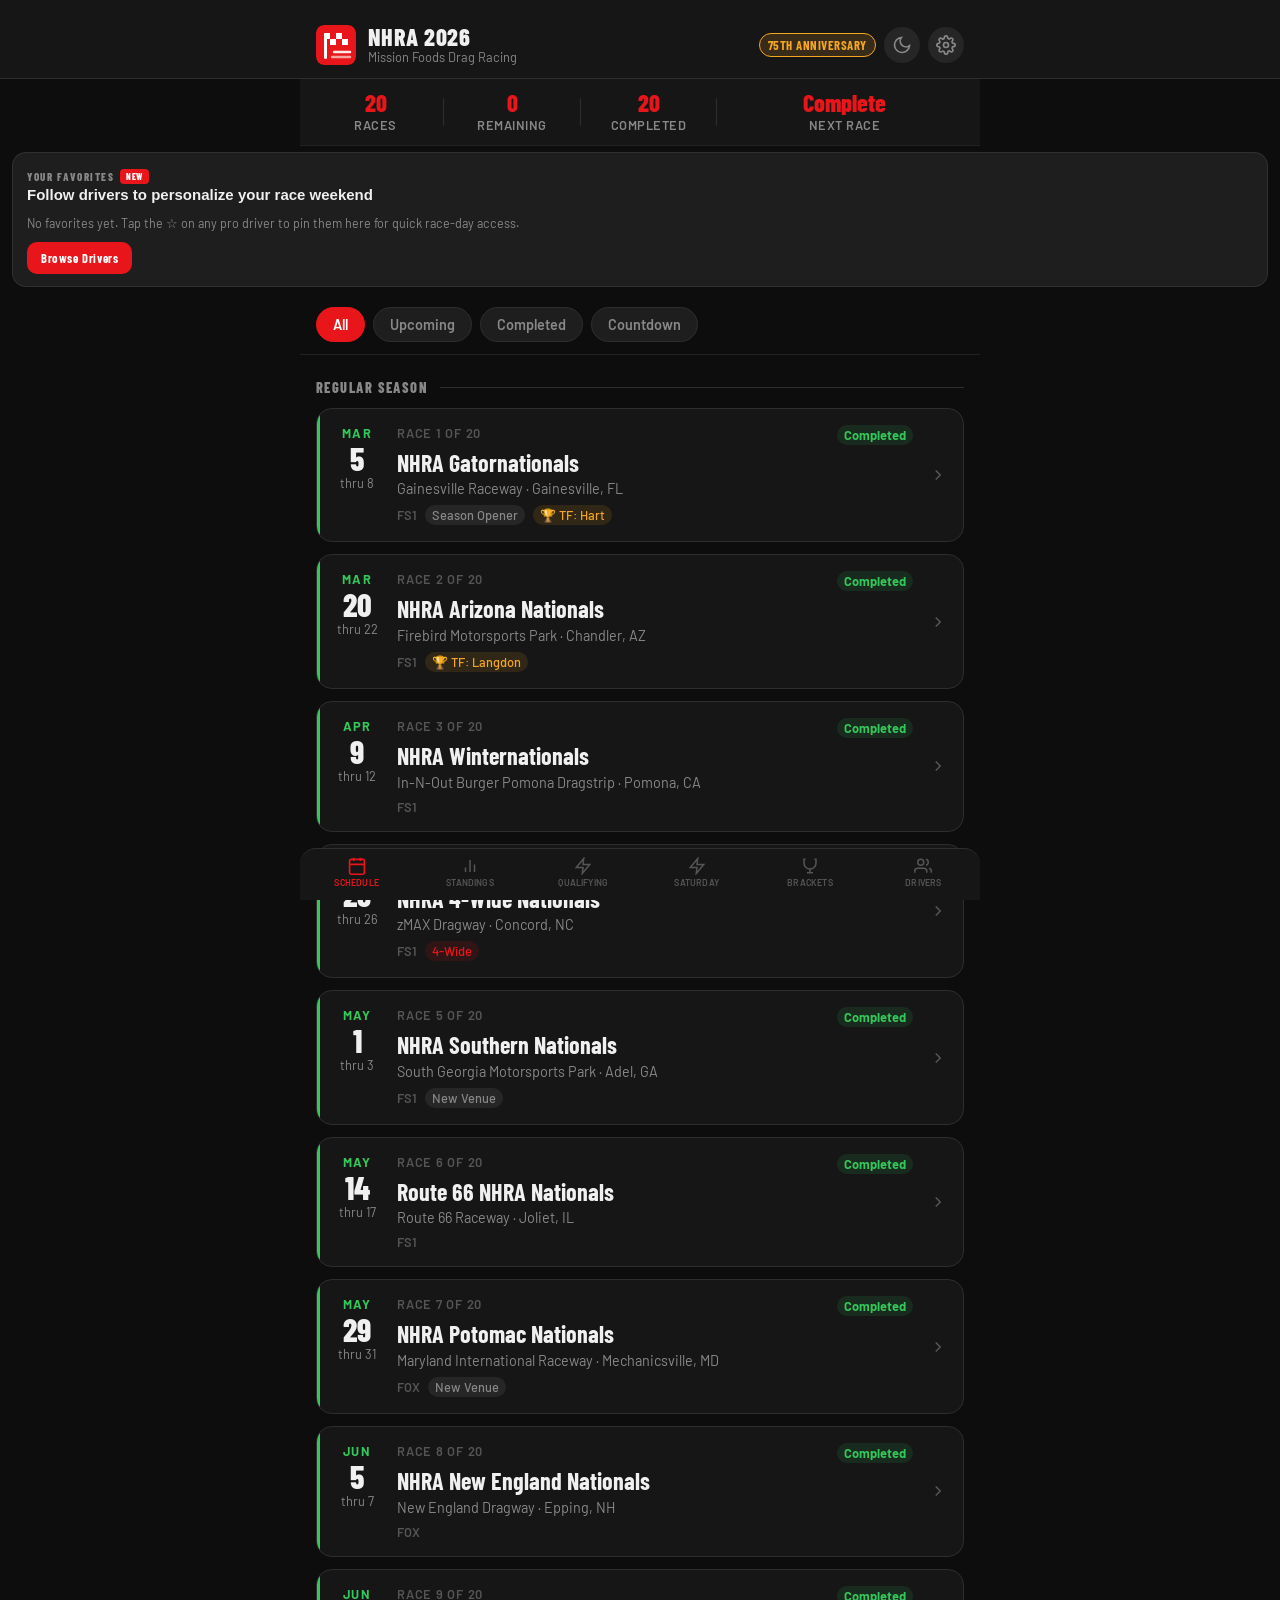
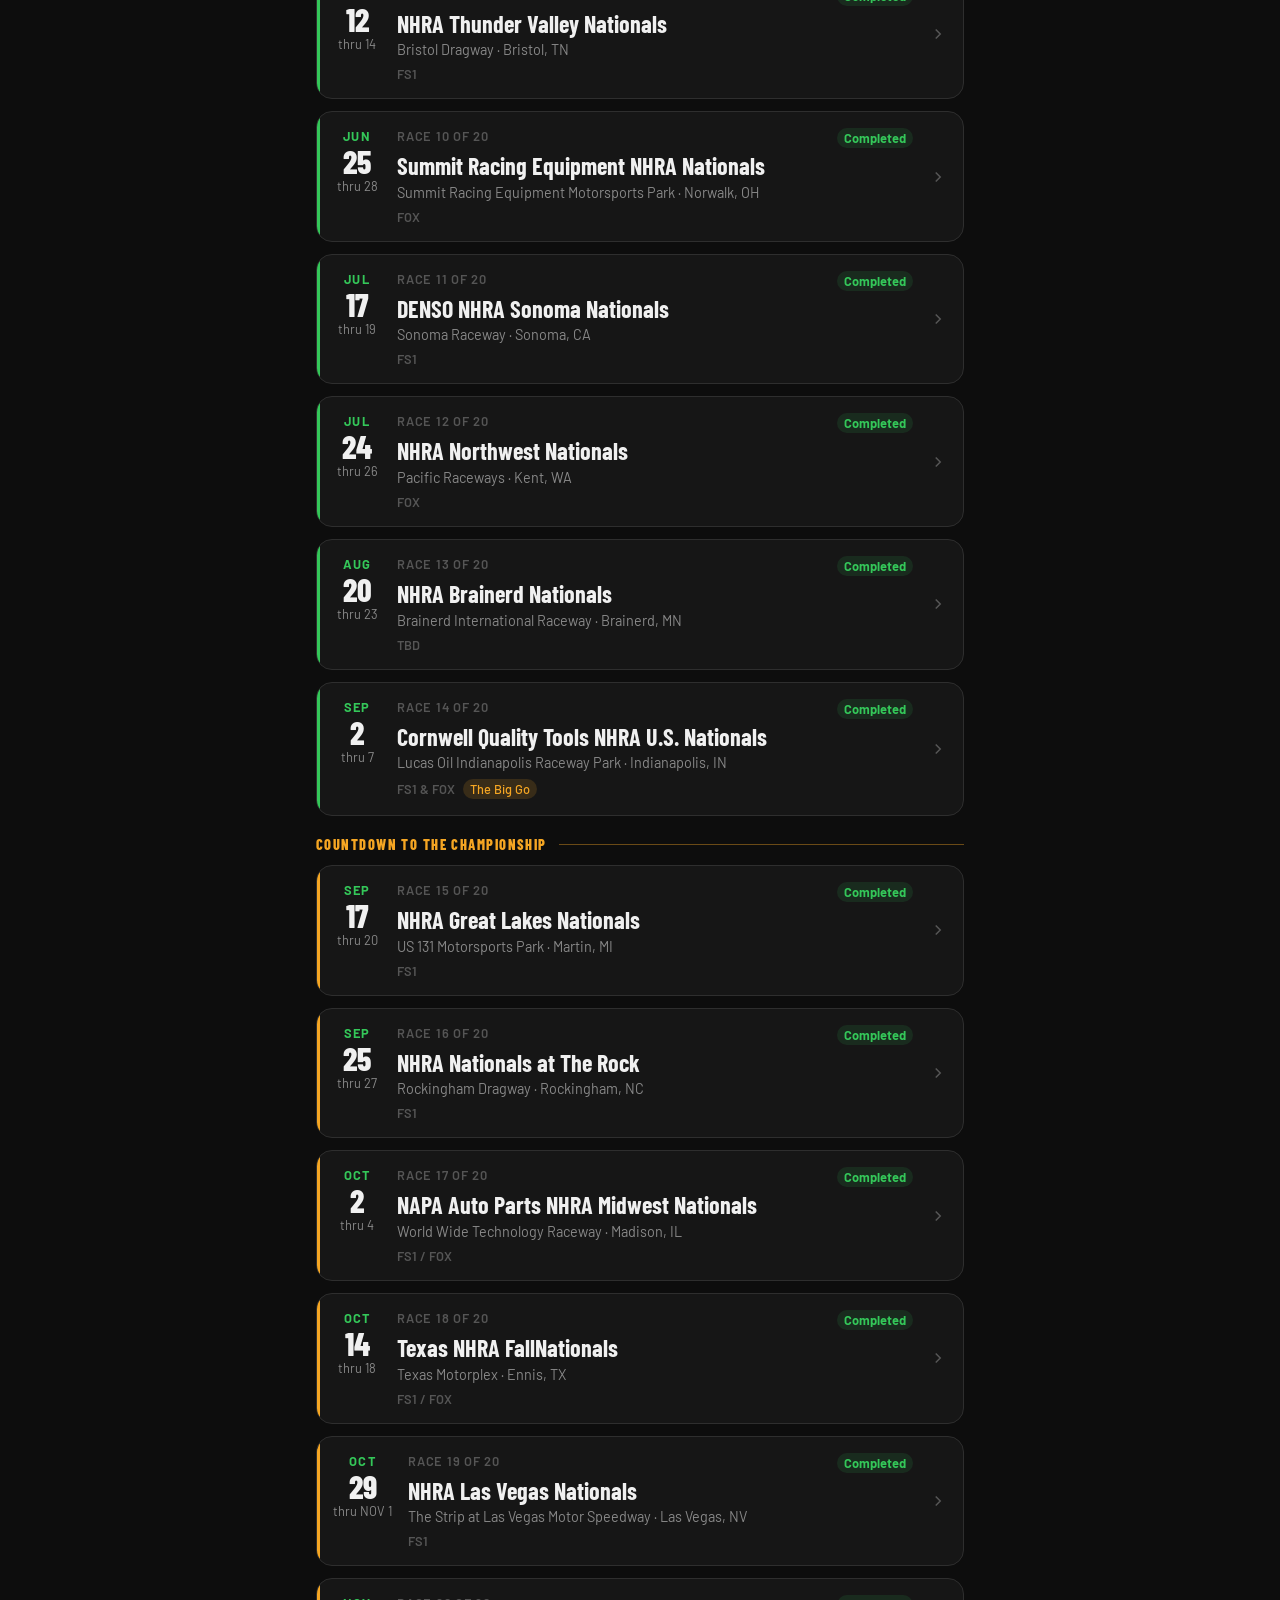
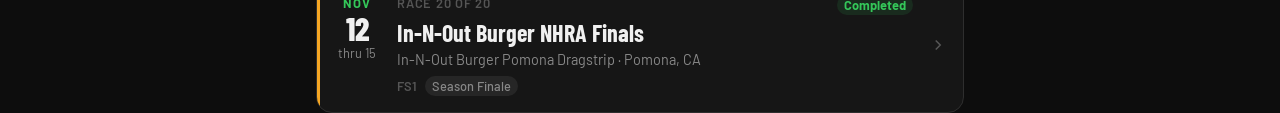
==== commit 58f40029: "feat: settings modal with refresh data + data-status indicators - Gear icon in header (next to theme" ====
--- a/index.html
+++ b/index.html
@@ -51,6 +51,12 @@
             <path d="M21 12.79A9 9 0 1 1 11.21 3 7 7 0 0 0 21 12.79z"/>
           </svg>
         </button>
+        <button class="btn-icon" id="open-settings" aria-label="Settings" title="Settings">
+          <svg width="20" height="20" viewBox="0 0 24 24" fill="none" stroke="currentColor" stroke-width="2" stroke-linecap="round" stroke-linejoin="round" aria-hidden="true">
+            <circle cx="12" cy="12" r="3"/>
+            <path d="M19.4 15a1.65 1.65 0 0 0 .33 1.82l.06.06a2 2 0 0 1 0 2.83 2 2 0 0 1-2.83 0l-.06-.06a1.65 1.65 0 0 0-1.82-.33 1.65 1.65 0 0 0-1 1.51V21a2 2 0 0 1-4 0v-.09A1.65 1.65 0 0 0 9 19.4a1.65 1.65 0 0 0-1.82.33l-.06.06a2 2 0 0 1-2.83 0 2 2 0 0 1 0-2.83l.06-.06a1.65 1.65 0 0 0 .33-1.82 1.65 1.65 0 0 0-1.51-1H3a2 2 0 0 1 0-4h.09A1.65 1.65 0 0 0 4.6 9a1.65 1.65 0 0 0-.33-1.82l-.06-.06a2 2 0 0 1 0-2.83 2 2 0 0 1 2.83 0l.06.06a1.65 1.65 0 0 0 1.82.33H9a1.65 1.65 0 0 0 1-1.51V3a2 2 0 0 1 4 0v.09a1.65 1.65 0 0 0 1 1.51 1.65 1.65 0 0 0 1.82-.33l.06-.06a2 2 0 0 1 2.83 0 2 2 0 0 1 0 2.83l-.06.06a1.65 1.65 0 0 0-.33 1.82V9a1.65 1.65 0 0 0 1.51 1H21a2 2 0 0 1 0 4h-.09a1.65 1.65 0 0 0-1.51 1z"/>
+          </svg>
+        </button>
       </div>
     </div>
   </header>
@@ -325,6 +331,65 @@
     <div class="entry-wrap" id="entry-list"></div>
     <div class="data-note" id="entry-source-note">
       Data sourced from <a href="https://www.nhra.com/drivers" target="_blank" rel="noopener">NHRA.com</a> · Refreshes on open
+    </div>
+  </div>
+
+  <!-- SETTINGS MODAL -->
+  <div class="settings-overlay" id="settings-overlay" hidden role="dialog" aria-modal="true" aria-labelledby="settings-title">
+    <div class="settings-panel" role="document">
+      <div class="settings-head">
+        <h2 class="settings-title" id="settings-title">Settings</h2>
+        <button class="settings-close" id="close-settings" aria-label="Close settings">
+          <svg width="22" height="22" viewBox="0 0 24 24" fill="none" stroke="currentColor" stroke-width="2" stroke-linecap="round" aria-hidden="true"><path d="M18 6L6 18M6 6l12 12"/></svg>
+        </button>
+      </div>
+
+      <div class="settings-section">
+        <div class="settings-section-label">Data</div>
+
+        <div class="settings-row">
+          <div class="settings-row-text">
+            <div class="settings-row-title">Refresh data</div>
+            <div class="settings-row-sub">Reload the latest schedule, drivers, and results. Last updated: <span id="settings-last-updated">checking…</span></div>
+          </div>
+          <button class="settings-action" id="settings-refresh" type="button">
+            <svg width="16" height="16" viewBox="0 0 24 24" fill="none" stroke="currentColor" stroke-width="2.2" stroke-linecap="round" stroke-linejoin="round" aria-hidden="true">
+              <path d="M3 12a9 9 0 0 1 15.5-6.3L21 8"/><path d="M21 3v5h-5"/>
+              <path d="M21 12a9 9 0 0 1-15.5 6.3L3 16"/><path d="M3 21v-5h5"/>
+            </svg>
+            <span>Refresh</span>
+          </button>
+        </div>
+
+        <div class="settings-meta">
+          <div class="settings-meta-row">
+            <span>Bracket results through</span>
+            <span id="settings-bracket-thru">—</span>
+          </div>
+          <div class="settings-meta-row">
+            <span>Races completed</span>
+            <span id="settings-races-done">—</span>
+          </div>
+          <div class="settings-meta-row">
+            <span>App version</span>
+            <span id="settings-version">2026.6.5</span>
+          </div>
+        </div>
+
+        <p class="settings-note">Refresh pulls the freshest schedule and entry-list data and reloads the app. More 2026 bracket results are added with each release.</p>
+      </div>
+
+      <div class="settings-section">
+        <div class="settings-section-label">App</div>
+
+        <div class="settings-row">
+          <div class="settings-row-text">
+            <div class="settings-row-title">Clear local data</div>
+            <div class="settings-row-sub">Reset favorites, race-mode toggle, and cached preferences.</div>
+          </div>
+          <button class="settings-action settings-action-ghost" id="settings-clear-local" type="button">Clear</button>
+        </div>
+      </div>
     </div>
   </div>
 
--- a/style.css
+++ b/style.css
@@ -3703,3 +3703,188 @@
   .bk-stat-value{ font-size:17px; }
   .bk-stat-label{ font-size:9px; }
 }
+
+/* Disabled race pill (race that has no bracket data yet) */
+.bk-race-pill.is-disabled{
+  background:rgba(255,255,255,0.02);
+  border-color:rgba(255,255,255,0.06);
+  color:#5a6271;
+  cursor:not-allowed;
+  opacity:0.65;
+}
+.bk-race-pill.is-disabled:hover{
+  background:rgba(255,255,255,0.02);
+  border-color:rgba(255,255,255,0.06);
+  color:#5a6271;
+  transform:none;
+}
+.bk-race-pill.is-disabled .bk-race-pill-num{ opacity:0.55; }
+
+/* ════════════════════════════════════════════════════════════════════════
+   SETTINGS MODAL
+   ════════════════════════════════════════════════════════════════════════ */
+body.settings-open{ overflow:hidden; }
+
+.settings-overlay{
+  position:fixed;
+  inset:0;
+  z-index:9999;
+  background:rgba(8,10,14,0.72);
+  backdrop-filter:blur(6px);
+  -webkit-backdrop-filter:blur(6px);
+  display:flex;
+  align-items:flex-end;
+  justify-content:center;
+  padding:0;
+  animation:settingsFadeIn .18s ease-out;
+}
+@keyframes settingsFadeIn{ from { opacity:0; } to { opacity:1; } }
+
+.settings-panel{
+  width:100%;
+  max-width:520px;
+  background:#16181f;
+  border:1px solid rgba(255,255,255,0.10);
+  border-bottom:0;
+  border-radius:18px 18px 0 0;
+  max-height:90vh;
+  overflow-y:auto;
+  -webkit-overflow-scrolling:touch;
+  box-shadow:0 -20px 60px rgba(0,0,0,0.55);
+  animation:settingsSlideUp .22s cubic-bezier(.2,.7,.2,1);
+}
+@keyframes settingsSlideUp{ from { transform:translateY(24px); opacity:0; } to { transform:translateY(0); opacity:1; } }
+
+@media (min-width:640px){
+  .settings-overlay{ align-items:center; padding:24px; }
+  .settings-panel{ border-radius:18px; border-bottom:1px solid rgba(255,255,255,0.10); }
+}
+
+.settings-head{
+  position:sticky;
+  top:0;
+  display:flex;
+  align-items:center;
+  justify-content:space-between;
+  padding:16px 18px;
+  background:#16181f;
+  border-bottom:1px solid rgba(255,255,255,0.08);
+  z-index:1;
+}
+.settings-title{
+  margin:0;
+  font-size:18px;
+  font-weight:800;
+  letter-spacing:-0.01em;
+  color:#fff;
+}
+.settings-close{
+  width:36px; height:36px;
+  display:inline-flex; align-items:center; justify-content:center;
+  background:rgba(255,255,255,0.04);
+  border:1px solid rgba(255,255,255,0.08);
+  border-radius:50%;
+  color:#cfd5e0;
+  cursor:pointer;
+  transition:background .15s, border-color .15s, color .15s;
+}
+.settings-close:hover{ background:rgba(255,255,255,0.10); border-color:rgba(255,255,255,0.18); color:#fff; }
+
+.settings-section{ padding:14px 18px 18px; }
+.settings-section + .settings-section{ border-top:1px solid rgba(255,255,255,0.06); }
+.settings-section-label{
+  font-size:10px;
+  font-weight:700;
+  letter-spacing:0.12em;
+  text-transform:uppercase;
+  color:#7a8190;
+  margin-bottom:10px;
+}
+
+.settings-row{
+  display:flex;
+  align-items:center;
+  justify-content:space-between;
+  gap:12px;
+  padding:12px 0;
+}
+.settings-row + .settings-row{ border-top:1px dashed rgba(255,255,255,0.06); }
+.settings-row-text{ min-width:0; flex:1 1 auto; }
+.settings-row-title{
+  font-size:14px;
+  font-weight:700;
+  color:#fff;
+  margin-bottom:2px;
+}
+.settings-row-sub{
+  font-size:12px;
+  color:#9ba3b1;
+  line-height:1.4;
+}
+
+.settings-action{
+  flex:0 0 auto;
+  display:inline-flex;
+  align-items:center;
+  gap:6px;
+  padding:9px 14px;
+  background:linear-gradient(135deg, #FF2E33 0%, #C8161A 100%);
+  border:1px solid #FF6B6F;
+  border-radius:10px;
+  color:#fff;
+  font-size:13px;
+  font-weight:700;
+  letter-spacing:0.01em;
+  cursor:pointer;
+  white-space:nowrap;
+  transition:transform .12s, box-shadow .15s, opacity .15s;
+  box-shadow:0 4px 12px rgba(255,46,51,0.25);
+}
+.settings-action:hover{ transform:translateY(-1px); box-shadow:0 6px 16px rgba(255,46,51,0.35); }
+.settings-action:active{ transform:translateY(0); }
+.settings-action.is-loading{ opacity:0.85; cursor:wait; }
+.settings-action.is-loading svg{ animation:settingsSpin 0.85s linear infinite; }
+@keyframes settingsSpin{ to { transform:rotate(360deg); } }
+
+.settings-action-ghost{
+  background:transparent;
+  border-color:rgba(255,255,255,0.18);
+  color:#e6ebf2;
+  box-shadow:none;
+}
+.settings-action-ghost:hover{
+  background:rgba(255,255,255,0.06);
+  border-color:rgba(255,255,255,0.30);
+  box-shadow:none;
+}
+
+.settings-meta{
+  margin-top:8px;
+  padding:12px 14px;
+  background:rgba(255,255,255,0.03);
+  border:1px solid rgba(255,255,255,0.06);
+  border-radius:10px;
+}
+.settings-meta-row{
+  display:flex;
+  justify-content:space-between;
+  align-items:center;
+  font-size:12px;
+  padding:5px 0;
+}
+.settings-meta-row span:first-child{ color:#9ba3b1; }
+.settings-meta-row span:last-child{
+  color:#e6ebf2;
+  font-weight:600;
+  font-variant-numeric:tabular-nums;
+  text-align:right;
+  max-width:65%;
+  word-break:break-word;
+}
+
+.settings-note{
+  margin:10px 0 0;
+  font-size:11px;
+  line-height:1.5;
+  color:#7a8190;
+}
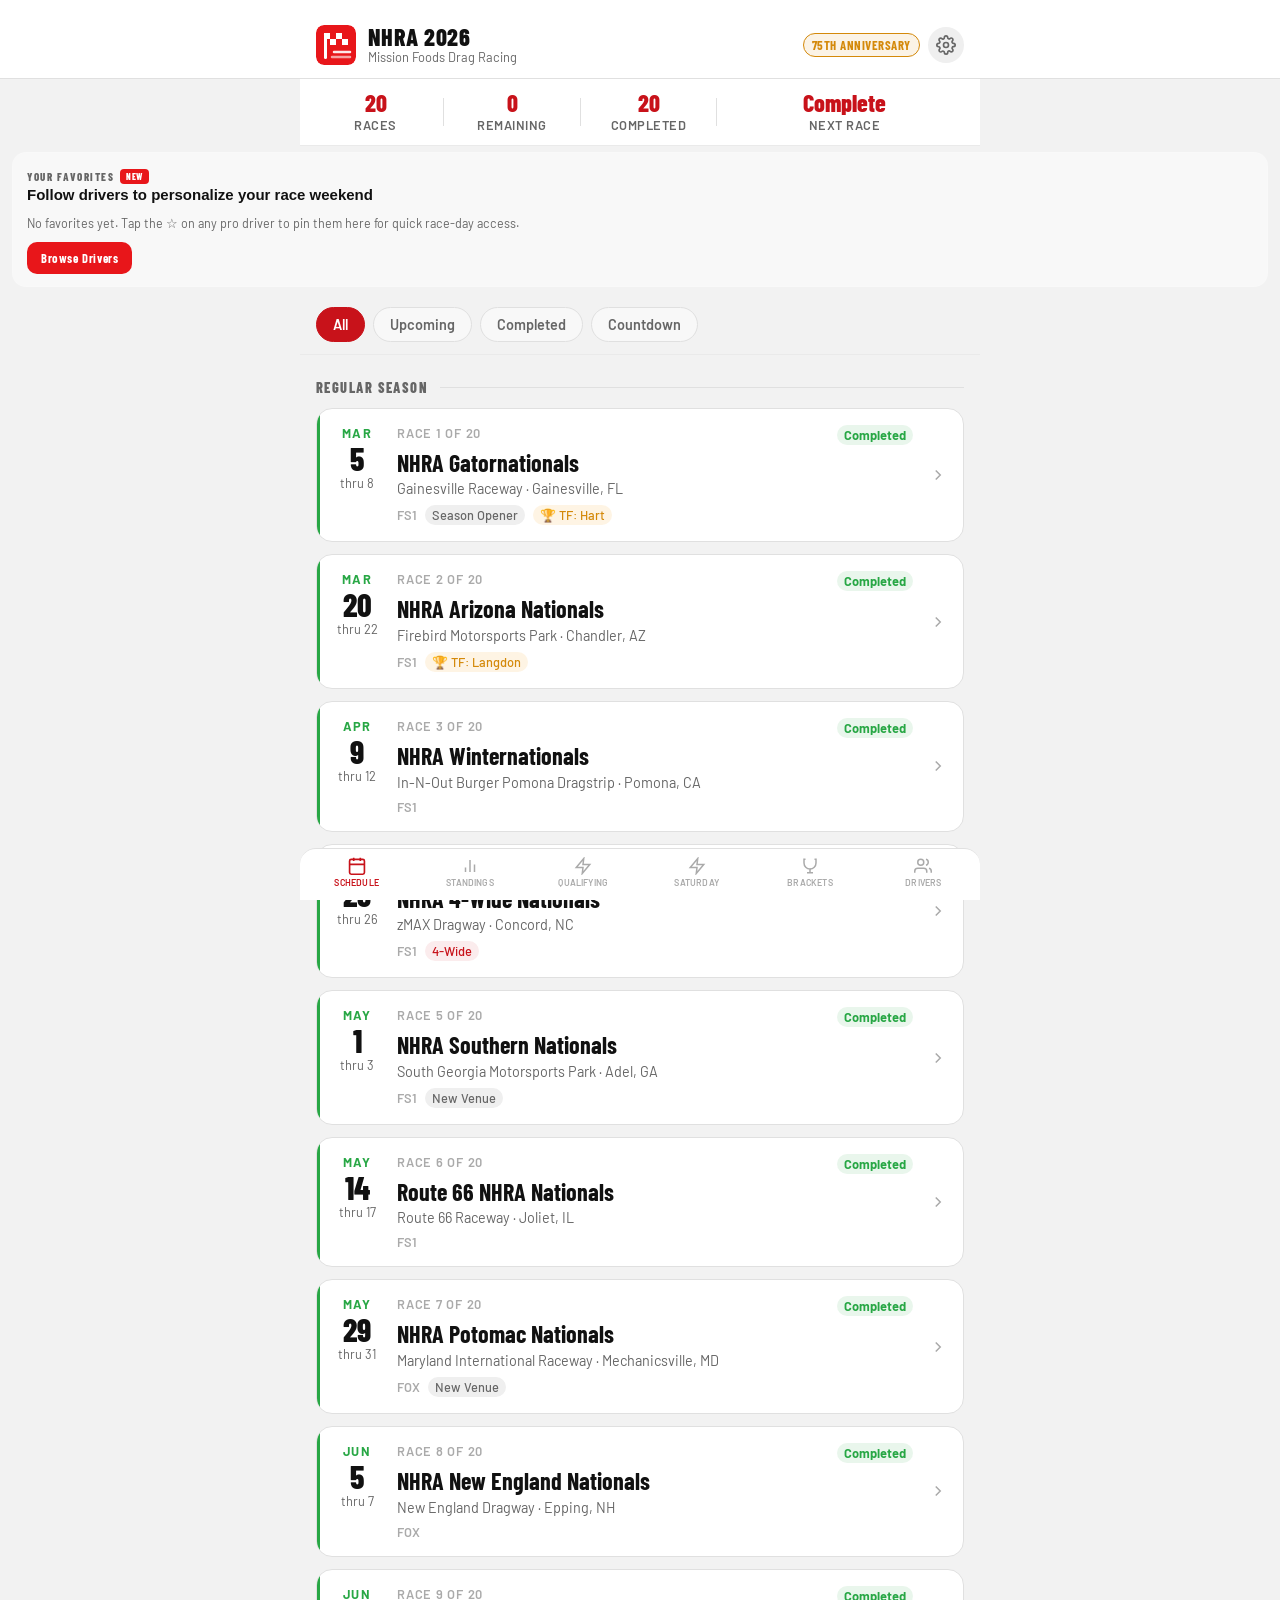
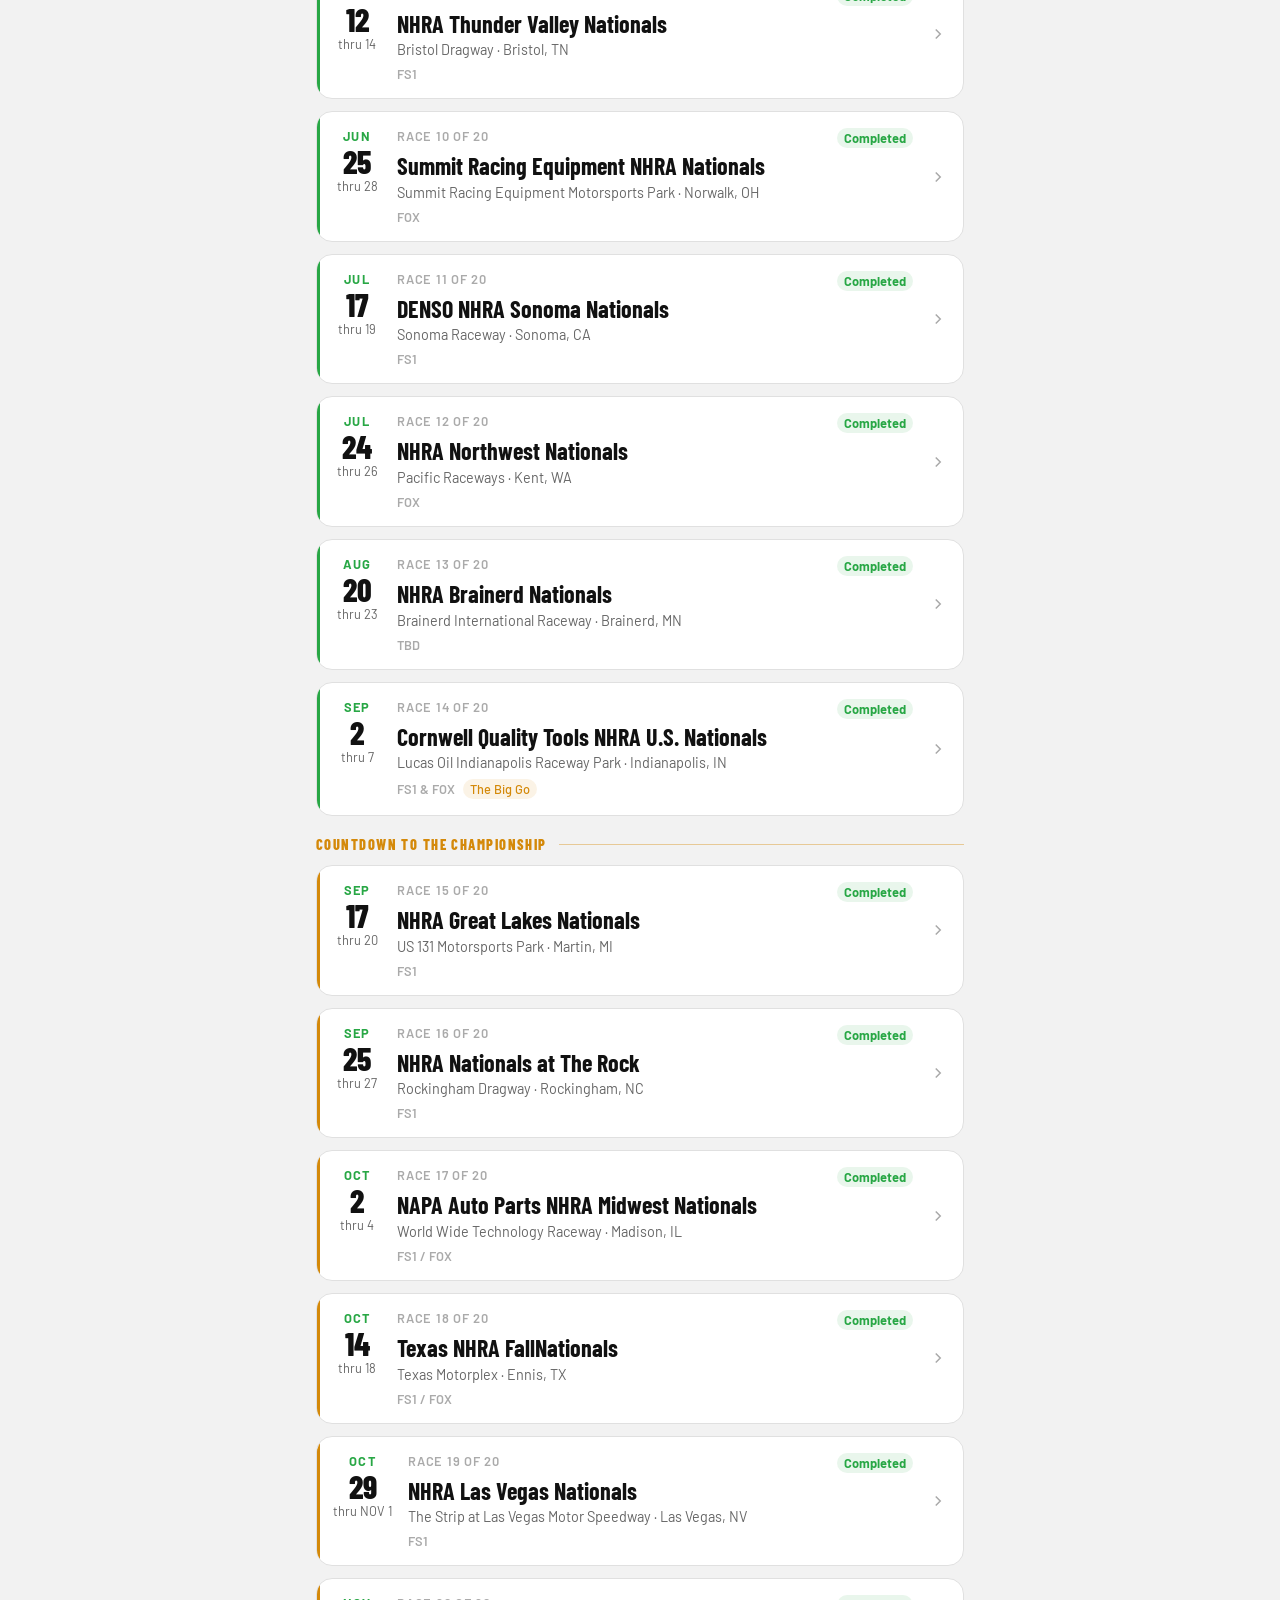
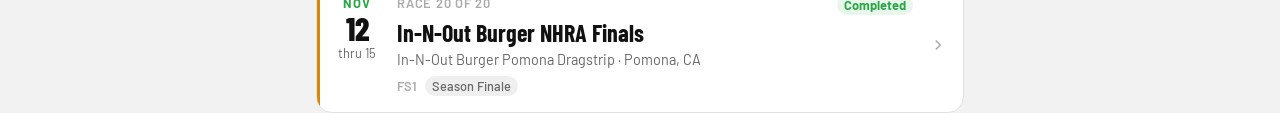
==== commit fb2d733e: "feat: move theme toggle into settings modal as Light/Dark/System segmented control - Remove standalo" ====
--- a/index.html
+++ b/index.html
@@ -46,11 +46,6 @@
       </div>
       <div class="header-right">
         <span class="badge-anni">75th Anniversary</span>
-        <button class="btn-icon" data-theme-toggle aria-label="Toggle theme">
-          <svg id="theme-icon" width="20" height="20" viewBox="0 0 24 24" fill="none" stroke="currentColor" stroke-width="2">
-            <path d="M21 12.79A9 9 0 1 1 11.21 3 7 7 0 0 0 21 12.79z"/>
-          </svg>
-        </button>
         <button class="btn-icon" id="open-settings" aria-label="Settings" title="Settings">
           <svg width="20" height="20" viewBox="0 0 24 24" fill="none" stroke="currentColor" stroke-width="2" stroke-linecap="round" stroke-linejoin="round" aria-hidden="true">
             <circle cx="12" cy="12" r="3"/>
@@ -342,6 +337,31 @@
         <button class="settings-close" id="close-settings" aria-label="Close settings">
           <svg width="22" height="22" viewBox="0 0 24 24" fill="none" stroke="currentColor" stroke-width="2" stroke-linecap="round" aria-hidden="true"><path d="M18 6L6 18M6 6l12 12"/></svg>
         </button>
+      </div>
+
+      <div class="settings-section">
+        <div class="settings-section-label">Appearance</div>
+
+        <div class="settings-row">
+          <div class="settings-row-text">
+            <div class="settings-row-title">Theme</div>
+            <div class="settings-row-sub">Choose Light, Dark, or follow your device.</div>
+          </div>
+          <div class="settings-seg" id="settings-theme-seg" role="radiogroup" aria-label="Theme">
+            <button type="button" class="settings-seg-btn" data-theme-set="light"  role="radio" aria-checked="false">
+              <svg width="14" height="14" viewBox="0 0 24 24" fill="none" stroke="currentColor" stroke-width="2" stroke-linecap="round" aria-hidden="true"><circle cx="12" cy="12" r="4"/><path d="M12 2v2M12 20v2M4.93 4.93l1.41 1.41M17.66 17.66l1.41 1.41M2 12h2M20 12h2M4.93 19.07l1.41-1.41M17.66 6.34l1.41-1.41"/></svg>
+              <span>Light</span>
+            </button>
+            <button type="button" class="settings-seg-btn" data-theme-set="dark"   role="radio" aria-checked="false">
+              <svg width="14" height="14" viewBox="0 0 24 24" fill="none" stroke="currentColor" stroke-width="2" stroke-linecap="round" aria-hidden="true"><path d="M21 12.79A9 9 0 1 1 11.21 3 7 7 0 0 0 21 12.79z"/></svg>
+              <span>Dark</span>
+            </button>
+            <button type="button" class="settings-seg-btn" data-theme-set="system" role="radio" aria-checked="false">
+              <svg width="14" height="14" viewBox="0 0 24 24" fill="none" stroke="currentColor" stroke-width="2" stroke-linecap="round" aria-hidden="true"><rect x="3" y="4" width="18" height="13" rx="2"/><path d="M8 21h8M12 17v4"/></svg>
+              <span>System</span>
+            </button>
+          </div>
+        </div>
       </div>
 
       <div class="settings-section">
--- a/style.css
+++ b/style.css
@@ -3888,3 +3888,74 @@
   line-height:1.5;
   color:#7a8190;
 }
+
+/* Settings — segmented theme control */
+.settings-seg{
+  flex:0 0 auto;
+  display:inline-flex;
+  background:rgba(0,0,0,0.30);
+  border:1px solid rgba(255,255,255,0.08);
+  border-radius:10px;
+  padding:3px;
+  gap:2px;
+}
+.settings-seg-btn{
+  display:inline-flex;
+  align-items:center;
+  gap:4px;
+  padding:7px 10px;
+  background:transparent;
+  border:0;
+  border-radius:8px;
+  color:#9ba3b1;
+  font-size:12px;
+  font-weight:600;
+  cursor:pointer;
+  white-space:nowrap;
+  transition:background .15s, color .15s, transform .12s;
+}
+.settings-seg-btn:hover{ color:#fff; background:rgba(255,255,255,0.04); }
+.settings-seg-btn.is-active{
+  background:linear-gradient(135deg, #FF2E33 0%, #C8161A 100%);
+  color:#fff;
+  box-shadow:0 2px 6px rgba(255,46,51,0.30);
+}
+.settings-seg-btn.is-active svg{ stroke:#fff; }
+.settings-seg-btn span{ line-height:1; }
+.settings-seg-btn svg{ flex:0 0 auto; }
+
+@media (max-width:380px){
+  .settings-seg-btn span{ display:none; }
+  .settings-seg-btn{ padding:8px 10px; }
+}
+
+/* Light theme overrides for settings modal */
+[data-theme="light"] .settings-panel{ background:#fff; border-color:rgba(0,0,0,0.10); }
+[data-theme="light"] .settings-head{ background:#fff; border-bottom-color:rgba(0,0,0,0.08); }
+[data-theme="light"] .settings-title{ color:#16181f; }
+[data-theme="light"] .settings-close{ background:rgba(0,0,0,0.04); border-color:rgba(0,0,0,0.08); color:#3a4150; }
+[data-theme="light"] .settings-section + .settings-section{ border-top-color:rgba(0,0,0,0.06); }
+[data-theme="light"] .settings-section-label{ color:#6a7184; }
+[data-theme="light"] .settings-row-title{ color:#16181f; }
+[data-theme="light"] .settings-row-sub{ color:#6a7184; }
+[data-theme="light"] .settings-row + .settings-row{ border-top-color:rgba(0,0,0,0.06); }
+[data-theme="light"] .settings-meta{ background:rgba(0,0,0,0.03); border-color:rgba(0,0,0,0.06); }
+[data-theme="light"] .settings-meta-row span:first-child{ color:#6a7184; }
+[data-theme="light"] .settings-meta-row span:last-child{ color:#16181f; }
+[data-theme="light"] .settings-note{ color:#6a7184; }
+[data-theme="light"] .settings-action-ghost{ color:#16181f; border-color:rgba(0,0,0,0.18); }
+[data-theme="light"] .settings-action-ghost:hover{ background:rgba(0,0,0,0.04); border-color:rgba(0,0,0,0.30); }
+[data-theme="light"] .settings-seg{ background:rgba(0,0,0,0.04); border-color:rgba(0,0,0,0.08); }
+[data-theme="light"] .settings-seg-btn{ color:#6a7184; }
+[data-theme="light"] .settings-seg-btn:hover{ color:#16181f; background:rgba(0,0,0,0.04); }
+
+/* Light theme: keep the active segment fully filled red */
+[data-theme="light"] .settings-seg-btn.is-active{
+  background:linear-gradient(135deg, #FF2E33 0%, #C8161A 100%);
+  color:#fff;
+  box-shadow:0 2px 6px rgba(255,46,51,0.30);
+}
+[data-theme="light"] .settings-seg-btn.is-active:hover{
+  background:linear-gradient(135deg, #FF2E33 0%, #C8161A 100%);
+  color:#fff;
+}
